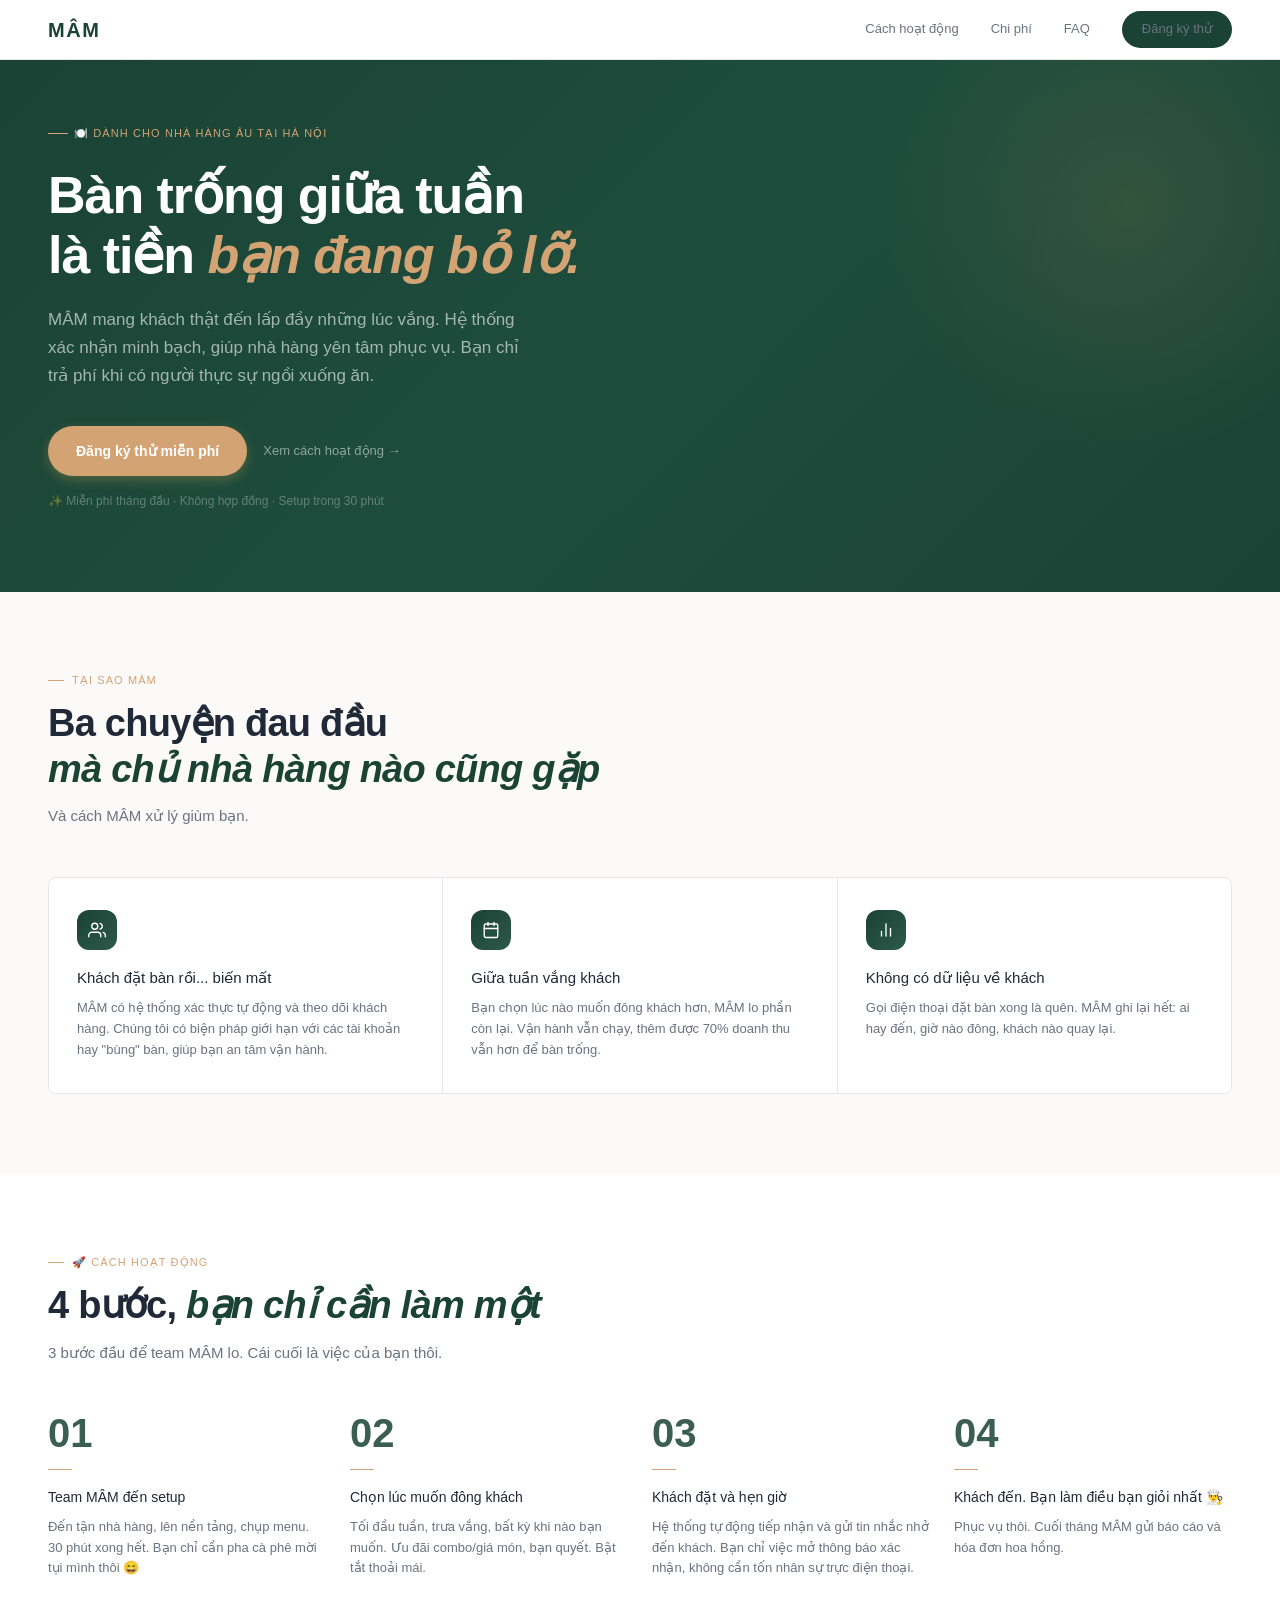
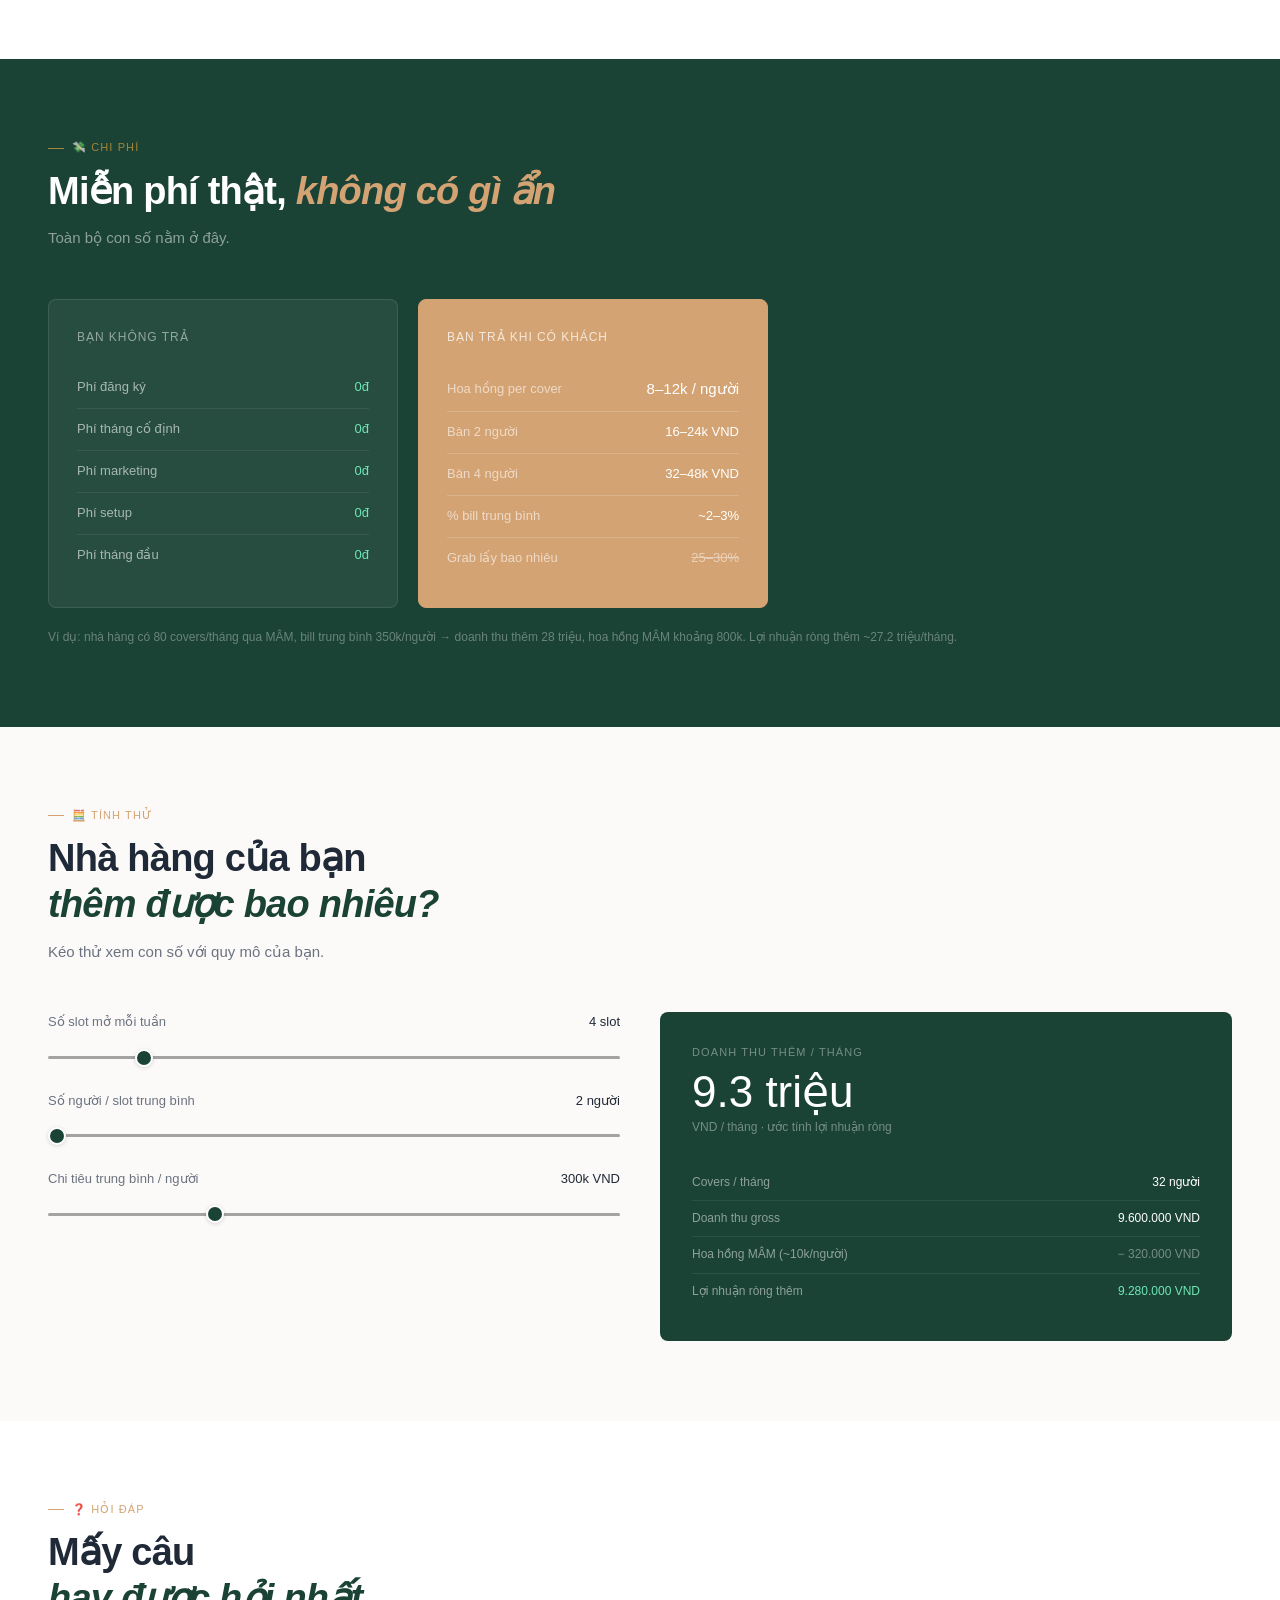
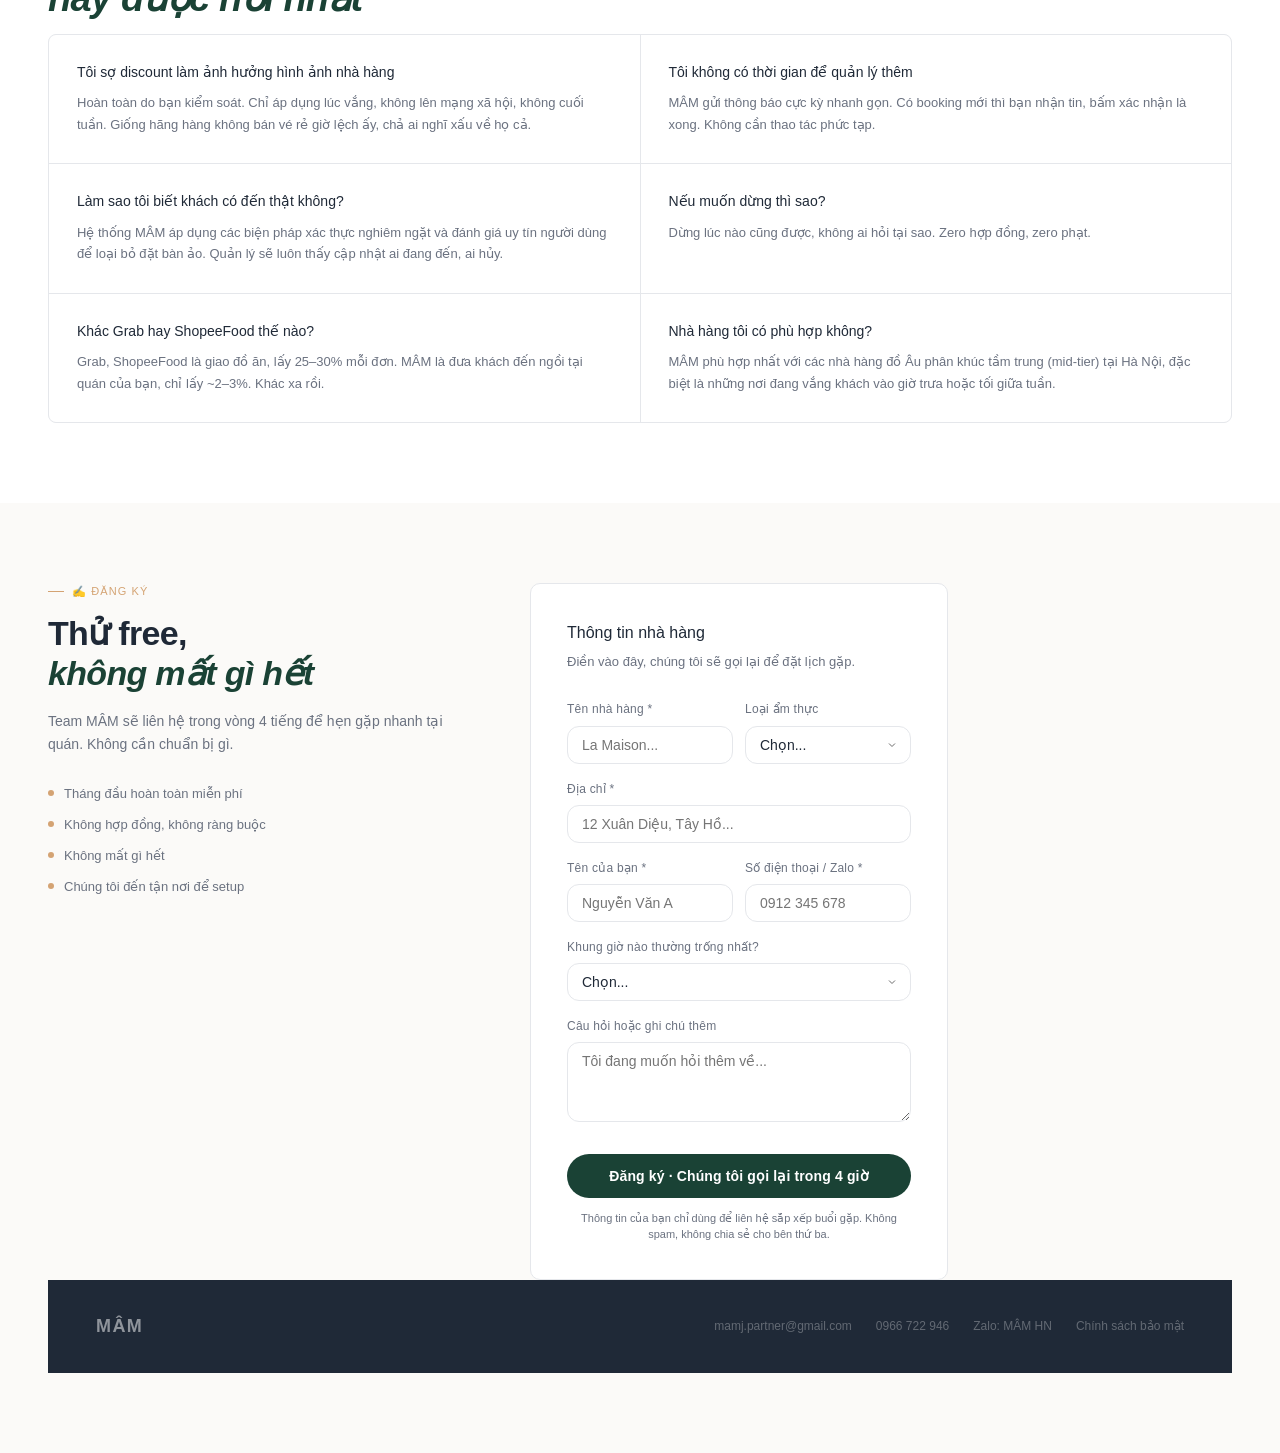
==== index.html @ 06247304 "Typo Fixed" ====
<!DOCTYPE html>
<html lang="vi">

<head>
    <meta charset="UTF-8">
    <meta name="viewport" content="width=device-width, initial-scale=1.0">
    <title>MÂM · Nền tảng đặt bàn cho nhà hàng Hà Nội</title>
    <meta name="description"
        content="MÂM giúp nhà hàng lấp đầy bàn trống giờ thấp điểm. Không phí cố định. Chỉ trả khi có khách thật đến.">
    <link rel="stylesheet" href="style.css">
</head>

<body>

    <!-- NAV -->
    <nav>
        <a href="#" class="nav-logo">MÂM</a>
        <div class="nav-links">
            <a href="#how">Cách hoạt động</a>
            <a href="#pricing">Chi phí</a>
            <a href="#faq">FAQ</a>
            <a href="#register" class="btn-nav">Đăng ký thử</a>
        </div>
    </nav>

    <!-- HERO -->
    <section class="hero">
        <div class="hero-inner">
            <div class="hero-tag">🍽️ Dành cho nhà hàng Âu tại Hà Nội</div>
            <h1>Bàn trống giữa tuần<br>là tiền <em>bạn đang bỏ lỡ.</em></h1>
            <p class="hero-sub">MÂM mang khách thật đến lấp đầy những lúc vắng. Hệ thống xác nhận minh bạch, giúp nhà
                hàng yên tâm phục vụ. Bạn chỉ trả phí khi có người thực sự ngồi xuống ăn.</p>
            <div class="hero-ctas">
                <a href="#register" class="btn-primary">Đăng ký thử miễn phí</a>
                <a href="#how" class="btn-ghost">Xem cách hoạt động →</a>
            </div>
            <p class="hero-note">✨ Miễn phí tháng đầu · Không hợp đồng · Setup trong 30 phút</p>
        </div>
    </section>

    <!-- VALUE PROPS -->
    <section class="value-bg fade-up">
        <div class="section-tag"> Tại sao MÂM</div>
        <h2>Ba chuyện đau đầu<br><em>mà chủ nhà hàng nào cũng gặp</em></h2>
        <p class="section-sub">Và cách MÂM xử lý giùm bạn.</p>

        <div class="value-grid">
            <div class="value-card">
                <div class="value-icon">
                    <svg viewBox="0 0 24 24">
                        <path d="M17 21v-2a4 4 0 0 0-4-4H5a4 4 0 0 0-4 4v2" />
                        <circle cx="9" cy="7" r="4" />
                        <path d="M23 21v-2a4 4 0 0 0-3-3.87" />
                        <path d="M16 3.13a4 4 0 0 1 0 7.75" />
                    </svg>
                </div>
                <h3>Khách đặt bàn rồi... biến mất</h3>
                <p>MÂM có hệ thống xác thực tự động và theo dõi khách hàng. Chúng tôi có biện pháp giới hạn với các tài khoản hay "bùng" bàn, giúp bạn an tâm vận hành.</p>
            </div>
            <div class="value-card">
                <div class="value-icon">
                    <svg viewBox="0 0 24 24">
                        <rect x="3" y="4" width="18" height="18" rx="2" ry="2" />
                        <line x1="16" y1="2" x2="16" y2="6" />
                        <line x1="8" y1="2" x2="8" y2="6" />
                        <line x1="3" y1="10" x2="21" y2="10" />
                    </svg>
                </div>
                <h3>Giữa tuần vắng khách</h3>
                <p>Bạn chọn lúc nào muốn đông khách hơn, MÂM lo phần còn lại. Vận hành vẫn chạy, thêm được 70% doanh thu vẫn hơn để bàn trống.</p>
            </div>
            <div class="value-card">
                <div class="value-icon">
                    <svg viewBox="0 0 24 24">
                        <line x1="18" y1="20" x2="18" y2="10" />
                        <line x1="12" y1="20" x2="12" y2="4" />
                        <line x1="6" y1="20" x2="6" y2="14" />
                    </svg>
                </div>
                <h3>Không có dữ liệu về khách</h3>
                <p>Gọi điện thoại đặt bàn xong là quên. MÂM ghi lại hết: ai hay đến, giờ nào đông, khách nào quay lại.</p>
            </div>
        </div>
    </section>



    <!-- HOW IT WORKS -->
    <section id="how" class="fade-up">
        <div class="section-tag">🚀 Cách hoạt động</div>
        <h2>4 bước, <em>bạn chỉ cần làm một</em></h2>
        <p class="section-sub">3 bước đầu để team MÂM lo. Cái cuối là việc của bạn thôi.</p>

        <div class="how-grid">
            <div class="how-item">
                <div class="how-n">01</div>
                <div class="how-divider"></div>
                <h3>Team MÂM đến setup</h3>
                <p>Đến tận nhà hàng, lên nền tảng, chụp menu. 30 phút xong hết. Bạn chỉ cần pha cà phê mời tụi mình thôi
                    😄</p>
            </div>
            <div class="how-item">
                <div class="how-n">02</div>
                <div class="how-divider"></div>
                <h3>Chọn lúc muốn đông khách</h3>
                <p>Tối đầu tuần, trưa vắng, bất kỳ khi nào bạn muốn. Ưu đãi combo/giá món, bạn quyết. Bật tắt thoải mái.
                </p>
            </div>
            <div class="how-item">
                <div class="how-n">03</div>
                <div class="how-divider"></div>
                <h3>Khách đặt và hẹn giờ</h3>
                <p>Hệ thống tự động tiếp nhận và gửi tin nhắc nhở đến khách. Bạn chỉ việc mở thông báo xác nhận, không
                    cần tốn nhân sự trực điện thoại.</p>
            </div>
            <div class="how-item">
                <div class="how-n">04</div>
                <div class="how-divider"></div>
                <h3>Khách đến. Bạn làm điều bạn giỏi nhất 👨‍🍳</h3>
                <p>Phục vụ thôi. Cuối tháng MÂM gửi báo cáo và hóa đơn hoa hồng.</p>
            </div>
        </div>
    </section>

    <!-- PRICING -->
    <section id="pricing" class="pricing-bg fade-up">
        <div class="section-tag">💸 Chi phí</div>
        <h2>Miễn phí thật, <em>không có gì ẩn</em></h2>
        <p class="section-sub">Toàn bộ con số nằm ở đây.</p>

        <div class="pricing-wrap">
            <div class="pricing-card">
                <h3>Bạn không trả</h3>
                <div class="price-rows">
                    <div class="price-row">
                        <span class="price-lbl">Phí đăng ký</span>
                        <span class="price-val free">0đ</span>
                    </div>
                    <div class="price-row">
                        <span class="price-lbl">Phí tháng cố định</span>
                        <span class="price-val free">0đ</span>
                    </div>
                    <div class="price-row">
                        <span class="price-lbl">Phí marketing</span>
                        <span class="price-val free">0đ</span>
                    </div>
                    <div class="price-row">
                        <span class="price-lbl">Phí setup</span>
                        <span class="price-val free">0đ</span>
                    </div>
                    <div class="price-row">
                        <span class="price-lbl">Phí tháng đầu</span>
                        <span class="price-val free">0đ</span>
                    </div>
                </div>
            </div>

            <div class="pricing-card highlight">
                <h3>Bạn trả khi có khách</h3>
                <div class="price-rows">
                    <div class="price-row">
                        <span class="price-lbl">Hoa hồng per cover</span>
                        <span class="price-val highlight-val">8–12k / người</span>
                    </div>
                    <div class="price-row">
                        <span class="price-lbl">Bàn 2 người</span>
                        <span class="price-val">16–24k VND</span>
                    </div>
                    <div class="price-row">
                        <span class="price-lbl">Bàn 4 người</span>
                        <span class="price-val">32–48k VND</span>
                    </div>
                    <div class="price-row">
                        <span class="price-lbl">% bill trung bình</span>
                        <span class="price-val">~2–3%</span>
                    </div>
                    <div class="price-row">
                        <span class="price-lbl">Grab lấy bao nhiêu</span>
                        <span class="price-val" style="text-decoration: line-through; opacity: 0.5;">25–30%</span>
                    </div>
                </div>
            </div>
        </div>

        <p class="vs-note">Ví dụ: nhà hàng có 80 covers/tháng qua MÂM, bill trung bình 350k/người → doanh thu thêm 28
            triệu, hoa hồng MÂM khoảng 800k. Lợi nhuận ròng thêm ~27.2 triệu/tháng.</p>
    </section>

    <!-- ROI CALCULATOR -->
    <section class="roi-section fade-up">
        <div class="section-tag">🧮 Tính thử</div>
        <h2>Nhà hàng của bạn<br><em>thêm được bao nhiêu?</em></h2>
        <p class="section-sub">Kéo thử xem con số với quy mô của bạn.</p>

        <div class="roi-wrap">
            <div class="roi-controls">
                <div class="slider-group">
                    <div class="slider-label">
                        <span>Số slot mở mỗi tuần</span>
                        <span class="slider-val" id="slots-val">4 slot</span>
                    </div>
                    <input type="range" min="1" max="20" value="4" step="1" id="slots">
                </div>
                <div class="slider-group">
                    <div class="slider-label">
                        <span>Số người / slot trung bình</span>
                        <span class="slider-val" id="pax-val">2 người</span>
                    </div>
                    <input type="range" min="2" max="8" value="2" step="1" id="pax">
                </div>
                <div class="slider-group">
                    <div class="slider-label">
                        <span>Chi tiêu trung bình / người</span>
                        <span class="slider-val" id="spend-val">300k VND</span>
                    </div>
                    <input type="range" min="100" max="800" value="300" step="50" id="spend">
                </div>
            </div>

            <div class="roi-result">
                <div class="roi-result-label">Doanh thu thêm / tháng</div>
                <div class="roi-result-num" id="roi-total">0</div>
                <div class="roi-result-sub" id="roi-sub">VND · ước tính</div>
                <div class="roi-breakdown">
                    <div class="roi-line">
                        <span class="roi-line-lbl">Covers / tháng</span>
                        <span class="roi-line-val" id="roi-covers">0 người</span>
                    </div>
                    <div class="roi-line">
                        <span class="roi-line-lbl">Doanh thu gross</span>
                        <span class="roi-line-val" id="roi-gross">0</span>
                    </div>
                    <div class="roi-line">
                        <span class="roi-line-lbl">Hoa hồng MÂM (~10k/người)</span>
                        <span class="roi-line-val deduct" id="roi-fee">− 0</span>
                    </div>
                    <div class="roi-line">
                        <span class="roi-line-lbl">Lợi nhuận ròng thêm</span>
                        <span class="roi-line-val" id="roi-net" style="color: #6ee7b7;">0</span>
                    </div>
                </div>
            </div>
        </div>
    </section>

    <!-- FAQ -->
    <section id="faq" class="fade-up">
        <div class="section-tag">❓ Hỏi đáp</div>
        <h2>Mấy câu<br><em>hay được hỏi nhất</em></h2>

        <div class="faq-grid">
            <div class="faq-item">
                <div class="faq-q">Tôi sợ discount làm ảnh hưởng hình ảnh nhà hàng</div>
                <div class="faq-a">Hoàn toàn do bạn kiểm soát. Chỉ áp dụng lúc vắng, không lên mạng xã hội, không cuối
                    tuần. Giống hãng hàng không bán vé rẻ giờ lệch ấy, chả ai nghĩ xấu về họ cả.</div>
            </div>
            <div class="faq-item">
                <div class="faq-q">Tôi không có thời gian để quản lý thêm</div>
                <div class="faq-a">MÂM gửi thông báo cực kỳ nhanh gọn. Có booking mới thì bạn nhận tin, bấm xác nhận là
                    xong. Không cần thao tác phức tạp.</div>
            </div>
            <div class="faq-item">
                <div class="faq-q">Làm sao tôi biết khách có đến thật không?</div>
                <div class="faq-a">Hệ thống MÂM áp dụng các biện pháp xác thực nghiêm ngặt và đánh giá uy tín người dùng
                    để loại bỏ đặt bàn ảo. Quản lý sẽ luôn thấy cập nhật ai đang đến, ai hủy.</div>
            </div>
            <div class="faq-item">
                <div class="faq-q">Nếu muốn dừng thì sao?</div>
                <div class="faq-a">Dừng lúc nào cũng được, không ai hỏi tại sao. Zero hợp đồng, zero phạt. </div>
            </div>
            <div class="faq-item">
                <div class="faq-q">Khác Grab hay ShopeeFood thế nào?</div>
                <div class="faq-a">Grab, ShopeeFood là giao đồ ăn, lấy 25–30% mỗi đơn. MÂM là đưa khách đến ngồi tại
                    quán của bạn, chỉ lấy ~2–3%. Khác xa rồi.</div>
            </div>
            <div class="faq-item">
                <div class="faq-q">Nhà hàng tôi có phù hợp không?</div>
                <div class="faq-a">MÂM phù hợp nhất với các nhà hàng đồ Âu phân khúc tầm trung (mid-tier) tại Hà Nội, đặc biệt là những nơi đang vắng khách vào giờ trưa hoặc tối giữa tuần.</div>
            </div>
        </div>
    </section>

    <!-- REGISTER FORM -->
    <div class="form-section" id="register">
        <div class="form-wrap">
            <div class="form-left">
                <div class="section-tag">✍️ Đăng ký</div>
                <h2>Thử free,<br><em>không mất gì hết</em></h2>
                <p>Team MÂM sẽ liên hệ trong vòng 4 tiếng để hẹn gặp nhanh tại quán. Không cần chuẩn bị gì.</p>
                <div class="form-guarantees">
                    <div class="guarantee">
                        <div class="guarantee-dot"></div>
                        <span>Tháng đầu hoàn toàn miễn phí</span>
                    </div>
                    <div class="guarantee">
                        <div class="guarantee-dot"></div>
                        <span>Không hợp đồng, không ràng buộc</span>
                    </div>
                    <div class="guarantee">
                        <div class="guarantee-dot"></div>
                        <span>Không mất gì hết</span>
                    </div>
                    <div class="guarantee">
                        <div class="guarantee-dot"></div>
                        <span>Chúng tôi đến tận nơi để setup</span>
                    </div>
                </div>
            </div>

            <div class="form-card">
                <div id="form-content">
                    <h3>Thông tin nhà hàng</h3>
                    <p class="form-sub">Điền vào đây, chúng tôi sẽ gọi lại để đặt lịch gặp.</p>

                    <div class="form-row">
                        <div class="form-field">
                            <label>Tên nhà hàng *</label>
                            <input type="text" id="f-name" placeholder="La Maison..." required>
                        </div>
                        <div class="form-field">
                            <label>Loại ẩm thực</label>
                            <select id="f-cuisine">
                                <option value="">Chọn...</option>
                                <option>Pháp / French</option>
                                <option>Ý / Italian</option>
                                <option>Âu khác / Western</option>
                                <option>Á / Asian</option>
                                <option>Fusion</option>
                                <option>Khác</option>
                            </select>
                        </div>
                    </div>

                    <div class="form-field">
                        <label>Địa chỉ *</label>
                        <input type="text" id="f-address" placeholder="12 Xuân Diệu, Tây Hồ...">
                    </div>

                    <div class="form-row">
                        <div class="form-field">
                            <label>Tên của bạn *</label>
                            <input type="text" id="f-contact" placeholder="Nguyễn Văn A">
                        </div>
                        <div class="form-field">
                            <label>Số điện thoại / Zalo *</label>
                            <input type="tel" id="f-phone" placeholder="0912 345 678">
                        </div>
                    </div>

                    <div class="form-field">
                        <label>Khung giờ nào thường trống nhất?</label>
                        <select id="f-slot">
                            <option value="">Chọn...</option>
                            <option>Thứ 2–3 tối</option>
                            <option>Thứ 3–4 tối</option>
                            <option>Thứ 4–5 tối</option>
                            <option>Buổi trưa các ngày thường</option>
                            <option>Nhiều khung giờ</option>
                        </select>
                    </div>

                    <div class="form-field">
                        <label>Câu hỏi hoặc ghi chú thêm</label>
                        <textarea id="f-note" placeholder="Tôi đang muốn hỏi thêm về..."></textarea>
                    </div>

                    <button class="btn-submit" onclick="submitForm()">Đăng ký · Chúng tôi gọi lại trong 4 giờ</button>
                    <p class="form-legal">Thông tin của bạn chỉ dùng để liên hệ sắp xếp buổi gặp. Không spam, không chia
                        sẻ cho bên thứ ba.</p>
                </div>

                <div class="form-success" id="form-success">
                    <div class="success-icon">
                        <svg viewBox="0 0 24 24">
                            <polyline points="20 6 9 17 4 12" />
                        </svg>
                    </div>
                    <h3>Đã nhận thông tin rồi!</h3>
                    <p>Chúng tôi sẽ gọi lại trong vòng 4 giờ để sắp xếp buổi gặp tại nhà hàng của bạn.<br><br>Trong lúc
                        đó nếu cần gì, nhắn Zalo: <strong>MÂM HN</strong></p>
                </div>
            </div>
        </div>

    <!-- FOOTER -->
    <footer>
        <span class="footer-logo">MÂM</span>
        <div class="footer-links">
            <a href="mailto:mamj.partner@gmail.com">mamj.partner@gmail.com</a>
            <a href="tel:0966722946">0966 722 946</a>
            <a href="#">Zalo: MÂM HN</a>
            <a href="#">Chính sách bảo mật</a>
        </div>
    </footer>

    <script src="script.js"></script>

</body>

</html>
---- style.css ----
*,
*::before,
*::after {
    box-sizing: border-box;
    margin: 0;
    padding: 0;
}

:root {
    --green: #1a4235;
    --green2: #25614f;
    --gold: #d4a373;
    --rust: #e07a5f;
    --cream: #fbfaf8;
    --stone: #a4a2a2;
    --white: #ffffff;
    --ink: #1f2937;
    --muted: #6b7280;
    --light: #f3f4f6;
    --border: #e5e7eb;
    --radius: 12px;
    --font-sans: 'Helvetica Neue', Helvetica, Arial, 'Liberation Sans', sans-serif;
}

html {
    scroll-behavior: smooth;
}

body {
    font-family: var(--font-sans);
    background: var(--white);
    color: var(--ink);
    font-size: 16px;
    line-height: 1.6;
    -webkit-font-smoothing: antialiased;
}

/* NAV */
nav {
    position: sticky;
    top: 0;
    z-index: 100;
    background: var(--white);
    border-bottom: 1px solid var(--border);
    padding: 0 48px;
    height: 60px;
    display: flex;
    align-items: center;
    justify-content: space-between;
}

.nav-logo {
    font-family: var(--font-sans);
    font-size: 20px;
    font-weight: 700;
    color: var(--green);
    letter-spacing: 0.08em;
    text-decoration: none;
    text-transform: uppercase;
}

.nav-links {
    display: flex;
    align-items: center;
    gap: 32px;
}

.nav-links a {
    font-size: 13px;
    color: var(--muted);
    text-decoration: none;
    font-weight: 400;
    transition: color 0.15s;
}

.nav-links a:hover {
    color: var(--ink);
}

.btn-nav {
    background: var(--green);
    color: var(--white);
    font-family: var(--font-sans);
    font-size: 13px;
    font-weight: 500;
    padding: 8px 20px;
    border: none;
    border-radius: 100px;
    cursor: pointer;
    text-decoration: none;
    transition: all 0.2s;
}

.btn-nav:hover {
    background: var(--green2);
    transform: translateY(-1px);
}

/* HERO */
.hero {
    background: linear-gradient(135deg, var(--green) 0%, #1e4d3d 50%, var(--green) 100%);
    padding: 56px 48px 80px;
    position: relative;
    overflow: hidden;
}

.hero::after {
    content: '';
    position: absolute;
    right: -100px;
    top: -100px;
    width: 500px;
    height: 500px;
    border-radius: 50%;
    background: radial-gradient(circle, rgba(212, 162, 78, 0.12) 0%, transparent 70%);
    pointer-events: none;
}

.hero-inner {
    max-width: 680px;
    position: relative;
    z-index: 1;
}

.hero-tag {
    display: inline-flex;
    align-items: center;
    gap: 6px;
    font-size: 11px;
    font-weight: 500;
    color: var(--gold);
    letter-spacing: 0.1em;
    text-transform: uppercase;
    margin-bottom: 24px;
}

.hero-tag::before {
    content: '';
    display: block;
    width: 20px;
    height: 1px;
    background: var(--gold);
}

.hero h1 {
    font-family: var(--font-sans);
    font-size: clamp(36px, 5vw, 52px);
    font-weight: 600;
    color: var(--white);
    line-height: 1.15;
    margin-bottom: 20px;
    letter-spacing: -0.02em;
}

.hero h1 em {
    font-style: italic;
    color: var(--gold);
}

.hero-sub {
    font-size: 17px;
    color: rgba(255, 255, 255, 0.6);
    line-height: 1.65;
    max-width: 480px;
    margin-bottom: 36px;
    font-weight: 300;
}

.hero-ctas {
    display: flex;
    align-items: center;
    gap: 16px;
    flex-wrap: wrap;
}

.btn-primary {
    background: var(--gold);
    color: var(--white);
    font-family: var(--font-sans);
    font-size: 14px;
    font-weight: 600;
    padding: 14px 28px;
    border: none;
    border-radius: 100px;
    cursor: pointer;
    text-decoration: none;
    display: inline-block;
    transition: all 0.2s;
    box-shadow: 0 4px 12px rgba(212, 162, 78, 0.3);
}

.btn-primary:hover {
    transform: translateY(-2px) scale(1.03);
    box-shadow: 0 6px 20px rgba(212, 162, 78, 0.4);
}

.btn-ghost {
    font-size: 13px;
    color: rgba(255, 255, 255, 0.5);
    text-decoration: none;
    display: flex;
    align-items: center;
    gap: 6px;
    transition: color 0.15s;
}

.btn-ghost:hover {
    color: rgba(255, 255, 255, 0.8);
}

.hero-note {
    margin-top: 16px;
    font-size: 12px;
    color: rgba(255, 255, 255, 0.3);
}

/* TICKER */
.ticker {
    background: var(--gold);
    padding: 10px 0;
    overflow: hidden;
    white-space: nowrap;
}

.ticker-inner {
    display: inline-flex;
    gap: 48px;
    animation: scroll 22s linear infinite;
    font-size: 12px;
    font-weight: 500;
    color: var(--white);
    letter-spacing: 0.06em;
}

.ticker-item {
    flex-shrink: 0;
}

@keyframes scroll {
    from {
        transform: translateX(0);
    }

    to {
        transform: translateX(-50%);
    }
}

/* STATS */
.stats {
    display: grid;
    grid-template-columns: repeat(4, 1fr);
    border-bottom: 1px solid var(--border);
    background: var(--white);
}

.stat {
    padding: 32px 32px;
    border-right: 1px solid var(--border);
}

.stat:last-child {
    border-right: none;
}

.stat-num {
    font-family: var(--font-sans);
    font-size: 36px;
    color: var(--green);
    line-height: 1;
    margin-bottom: 6px;
}

.stat-lbl {
    font-size: 12px;
    color: var(--muted);
    line-height: 1.5;
}

/* SECTION */
section {
    padding: 80px 48px;
}

.section-tag {
    font-size: 11px;
    font-weight: 500;
    color: var(--gold);
    letter-spacing: 0.1em;
    text-transform: uppercase;
    margin-bottom: 12px;
    display: flex;
    align-items: center;
    gap: 8px;
}

.section-tag::before {
    content: '';
    display: block;
    width: 16px;
    height: 1px;
    background: var(--gold);
}

section h2 {
    font-family: var(--font-sans);
    font-size: clamp(28px, 3.5vw, 38px);
    font-weight: 600;
    color: var(--ink);
    line-height: 1.2;
    margin-bottom: 12px;
    letter-spacing: -0.02em;
    max-width: 560px;
}

section h2 em {
    font-style: italic;
    color: var(--green);
}

.section-sub {
    font-size: 15px;
    color: var(--muted);
    line-height: 1.65;
    max-width: 480px;
    margin-bottom: 48px;
}

/* VALUE PROPS */
.value-bg {
    background: var(--cream);
}

.value-grid {
    display: grid;
    grid-template-columns: repeat(3, 1fr);
    gap: 1px;
    background: var(--border);
    border: 1px solid var(--border);
    border-radius: 8px;
    overflow: hidden;
}

.value-card {
    background: var(--white);
    padding: 32px 28px;
    transition: all 0.3s ease;
}

.value-card:hover {
    background: #fafaf8;
    transform: translateY(-4px);
    box-shadow: 0 12px 24px rgba(0, 0, 0, 0.06);
}

.value-card:hover .value-icon {
    transform: scale(1.05) rotate(-3deg);
}

.value-icon {
    width: 40px;
    height: 40px;
    background: linear-gradient(135deg, var(--green) 0%, #2D5A4A 100%);
    border-radius: 12px;
    display: flex;
    align-items: center;
    justify-content: center;
    margin-bottom: 16px;
    transition: transform 0.4s cubic-bezier(0.175, 0.885, 0.32, 1.275);
}

.value-icon svg {
    width: 18px;
    height: 18px;
    stroke: var(--white);
    fill: none;
    stroke-width: 1.8;
    stroke-linecap: round;
    stroke-linejoin: round;
}

.value-card h3 {
    font-size: 15px;
    font-weight: 500;
    color: var(--ink);
    margin-bottom: 8px;
}

.value-card p {
    font-size: 13px;
    color: var(--muted);
    line-height: 1.6;
}

/* HOW IT WORKS */
.how-grid {
    display: grid;
    grid-template-columns: repeat(4, 1fr);
    gap: 24px;
    counter-reset: steps;
}

.how-item {
    counter-increment: steps;
    transition: transform 0.3s ease;
}

.how-item:hover {
    transform: translateY(-4px);
}

.how-n {
    font-family: var(--font-sans);
    font-size: 40px;
    font-weight: 700;
    color: var(--green);
    line-height: 1;
    margin-bottom: 16px;
    opacity: 0.85;
}

.how-item h3 {
    font-size: 14px;
    font-weight: 500;
    color: var(--ink);
    margin-bottom: 8px;
}

.how-item p {
    font-size: 13px;
    color: var(--muted);
    line-height: 1.6;
}

.how-divider {
    width: 24px;
    height: 1px;
    background: var(--gold);
    margin-bottom: 16px;
}

/* PRICING */
.pricing-bg {
    background: var(--green);
}

.pricing-bg .section-sub {
    color: rgba(255, 255, 255, 0.5);
}

.pricing-bg h2 {
    color: var(--white);
}

.pricing-bg h2 em {
    color: var(--gold);
}

.pricing-bg .section-tag {
    color: rgba(201, 150, 58, 0.8);
}

.pricing-bg .section-tag::before {
    background: rgba(201, 150, 58, 0.8);
}

.pricing-wrap {
    display: grid;
    grid-template-columns: 1fr 1fr;
    gap: 20px;
    max-width: 720px;
}

.pricing-card {
    background: rgba(255, 255, 255, 0.06);
    border: 1px solid rgba(255, 255, 255, 0.1);
    border-radius: 8px;
    padding: 28px;
}

.pricing-card.highlight {
    background: var(--gold);
    border-color: var(--gold);
}

.pricing-card h3 {
    font-size: 12px;
    font-weight: 500;
    color: rgba(255, 255, 255, 0.5);
    letter-spacing: 0.08em;
    text-transform: uppercase;
    margin-bottom: 20px;
}

.pricing-card.highlight h3 {
    color: rgba(255, 255, 255, 0.75);
}

.price-rows {}

.price-row {
    display: flex;
    justify-content: space-between;
    align-items: center;
    padding: 10px 0;
    border-bottom: 1px solid rgba(255, 255, 255, 0.08);
    font-size: 13px;
}

.price-row:last-child {
    border-bottom: none;
}

.pricing-card.highlight .price-row {
    border-bottom-color: rgba(255, 255, 255, 0.15);
}

.price-lbl {
    color: rgba(255, 255, 255, 0.6);
}

.price-val {
    color: var(--white);
    font-weight: 500;
}

.price-val.free {
    color: #6ee7b7;
}

.price-val.highlight-val {
    color: var(--white);
    font-size: 15px;
}

.vs-note {
    margin-top: 20px;
    font-size: 12px;
    color: rgba(255, 255, 255, 0.35);
    line-height: 1.6;
}

/* ROI CALC */
.roi-section {
    background: var(--cream);
}

.roi-wrap {
    display: grid;
    grid-template-columns: 1fr 1fr;
    gap: 40px;
    align-items: start;
}

.roi-controls {}

.slider-group {
    margin-bottom: 24px;
}

.slider-label {
    display: flex;
    justify-content: space-between;
    font-size: 13px;
    color: var(--muted);
    margin-bottom: 8px;
}

.slider-val {
    font-weight: 500;
    color: var(--ink);
}

input[type=range] {
    width: 100%;
    height: 3px;
    -webkit-appearance: none;
    appearance: none;
    background: var(--stone);
    border-radius: 2px;
    outline: none;
    cursor: pointer;
}

input[type=range]::-webkit-slider-thumb {
    -webkit-appearance: none;
    appearance: none;
    width: 18px;
    height: 18px;
    border-radius: 50%;
    background: var(--green);
    cursor: pointer;
    border: 2px solid var(--white);
    box-shadow: 0 1px 4px rgba(0, 0, 0, 0.15);
}

.roi-result {
    background: var(--green);
    border-radius: 8px;
    padding: 32px;
}

.roi-result-label {
    font-size: 11px;
    font-weight: 500;
    color: rgba(255, 255, 255, 0.4);
    letter-spacing: 0.1em;
    text-transform: uppercase;
    margin-bottom: 8px;
}

.roi-result-num {
    font-family: var(--font-sans);
    font-size: 44px;
    color: var(--white);
    line-height: 1;
    margin-bottom: 4px;
}

.roi-result-sub {
    font-size: 12px;
    color: rgba(255, 255, 255, 0.4);
    margin-bottom: 28px;
}

.roi-breakdown {}

.roi-line {
    display: flex;
    justify-content: space-between;
    font-size: 12px;
    padding: 8px 0;
    border-bottom: 1px solid rgba(255, 255, 255, 0.08);
}

.roi-line:last-child {
    border-bottom: none;
}

.roi-line-lbl {
    color: rgba(255, 255, 255, 0.5);
}

.roi-line-val {
    color: var(--white);
    font-weight: 500;
}

.roi-line-val.deduct {
    color: rgba(255, 255, 255, 0.4);
}

/* FAQ */
.faq-grid {
    display: grid;
    grid-template-columns: 1fr 1fr;
    gap: 1px;
    background: var(--border);
    border: 1px solid var(--border);
    border-radius: 8px;
    overflow: hidden;
}

.faq-item {
    background: var(--white);
    padding: 28px;
}

.faq-q {
    font-size: 14px;
    font-weight: 500;
    color: var(--ink);
    margin-bottom: 10px;
    line-height: 1.4;
}

.faq-a {
    font-size: 13px;
    color: var(--muted);
    line-height: 1.65;
}

/* FORM SECTION */
.form-section {
    background: var(--cream);
    padding: 80px 48px;
}

.form-wrap {
    display: grid;
    grid-template-columns: 1fr 1fr;
    gap: 64px;
    align-items: start;
    max-width: 900px;
}

.form-left h2 {
    font-family: var(--font-sans);
    font-size: 34px;
    font-weight: 600;
    color: var(--ink);
    line-height: 1.2;
    margin-bottom: 16px;
    letter-spacing: -0.02em;
}

.form-left h2 em {
    font-style: italic;
    color: var(--green);
}

.form-left p {
    font-size: 14px;
    color: var(--muted);
    line-height: 1.65;
    margin-bottom: 28px;
}

.form-guarantees {
    display: flex;
    flex-direction: column;
    gap: 10px;
}

.guarantee {
    display: flex;
    align-items: flex-start;
    gap: 10px;
    font-size: 13px;
    color: var(--muted);
}

.guarantee-dot {
    width: 6px;
    height: 6px;
    border-radius: 50%;
    background: var(--gold);
    margin-top: 6px;
    flex-shrink: 0;
}

.form-card {
    background: var(--white);
    border: 1px solid var(--border);
    border-radius: 10px;
    padding: 36px;
}

.form-card h3 {
    font-size: 16px;
    font-weight: 500;
    color: var(--ink);
    margin-bottom: 6px;
}

.form-card .form-sub {
    font-size: 13px;
    color: var(--muted);
    margin-bottom: 28px;
}

.form-field {
    margin-bottom: 16px;
}

.form-field label {
    display: block;
    font-size: 12px;
    font-weight: 500;
    color: var(--muted);
    margin-bottom: 6px;
    letter-spacing: 0.02em;
}

.form-field input,
.form-field select,
.form-field textarea {
    width: 100%;
    font-family: var(--font-sans);
    font-size: 14px;
    color: var(--ink);
    background: var(--white);
    border: 1px solid var(--border);
    border-radius: var(--radius);
    padding: 10px 14px;
    outline: none;
    transition: border-color 0.15s;
    -webkit-appearance: none;
    appearance: none;
}

.form-field input:focus,
.form-field select:focus,
.form-field textarea:focus {
    border-color: var(--green);
}

.form-field textarea {
    resize: vertical;
    min-height: 80px;
}

.form-field select {
    background-image: url("data:image/svg+xml,%3Csvg xmlns='http://www.w3.org/2000/svg' width='12' height='12' viewBox='0 0 24 24' fill='none' stroke='%236B6B6B' stroke-width='2'%3E%3Cpath d='M6 9l6 6 6-6'/%3E%3C/svg%3E");
    background-repeat: no-repeat;
    background-position: right 12px center;
    padding-right: 36px;
}

.form-row {
    display: grid;
    grid-template-columns: 1fr 1fr;
    gap: 12px;
}

.btn-submit {
    width: 100%;
    background: var(--green);
    color: var(--white);
    font-family: var(--font-sans);
    font-size: 14px;
    font-weight: 600;
    padding: 14px;
    border: none;
    border-radius: 100px;
    cursor: pointer;
    margin-top: 8px;
    transition: all 0.2s;
    letter-spacing: 0.01em;
}

.btn-submit:hover {
    background: var(--green2);
    transform: translateY(-1px);
    box-shadow: 0 4px 12px rgba(26, 60, 52, 0.3);
}

.form-legal {
    font-size: 11px;
    color: var(--muted);
    text-align: center;
    margin-top: 12px;
    line-height: 1.5;
}

/* SUCCESS STATE */
.form-success {
    display: none;
    text-align: center;
    padding: 32px 0;
}

.success-icon {
    width: 48px;
    height: 48px;
    background: #d1fae5;
    border-radius: 50%;
    display: flex;
    align-items: center;
    justify-content: center;
    margin: 0 auto 16px;
}

.success-icon svg {
    width: 22px;
    height: 22px;
    stroke: #065f46;
    fill: none;
    stroke-width: 2;
    stroke-linecap: round;
    stroke-linejoin: round;
}

.form-success h3 {
    font-size: 16px;
    font-weight: 500;
    color: var(--ink);
    margin-bottom: 8px;
}

.form-success p {
    font-size: 13px;
    color: var(--muted);
}

/* FOOTER */
footer {
    background: var(--ink);
    padding: 32px 48px;
    display: flex;
    justify-content: space-between;
    align-items: center;
    flex-wrap: wrap;
    gap: 16px;
}

.footer-logo {
    font-family: var(--font-sans);
    font-size: 18px;
    font-weight: 700;
    color: rgba(255, 255, 255, 0.5);
    letter-spacing: 0.08em;
    text-transform: uppercase;
}

.footer-links {
    display: flex;
    gap: 24px;
    flex-wrap: wrap;
}

.footer-links a {
    font-size: 12px;
    color: rgba(255, 255, 255, 0.3);
    text-decoration: none;
}

.footer-links a:hover {
    color: rgba(255, 255, 255, 0.6);
}

/* ANIMATIONS */
.fade-up {
    opacity: 0;
    transform: translateY(20px);
    transition: opacity 0.5s ease, transform 0.5s ease;
}

.fade-up.visible {
    opacity: 1;
    transform: translateY(0);
}


@media (max-width: 768px) {
    nav {
        padding: 0 20px;
    }

    .hero,
    section,
    .form-section {
        padding: 56px 20px;
    }



    .stats {
        grid-template-columns: repeat(2, 1fr);
    }

    .stat {
        border-right: none;
        border-bottom: 1px solid var(--border);
    }

    .value-grid,
    .how-grid,
    .pricing-wrap,
    .roi-wrap,
    .faq-grid,
    .form-wrap {
        grid-template-columns: 1fr;
    }

    .form-row {
        grid-template-columns: 1fr;
    }
}
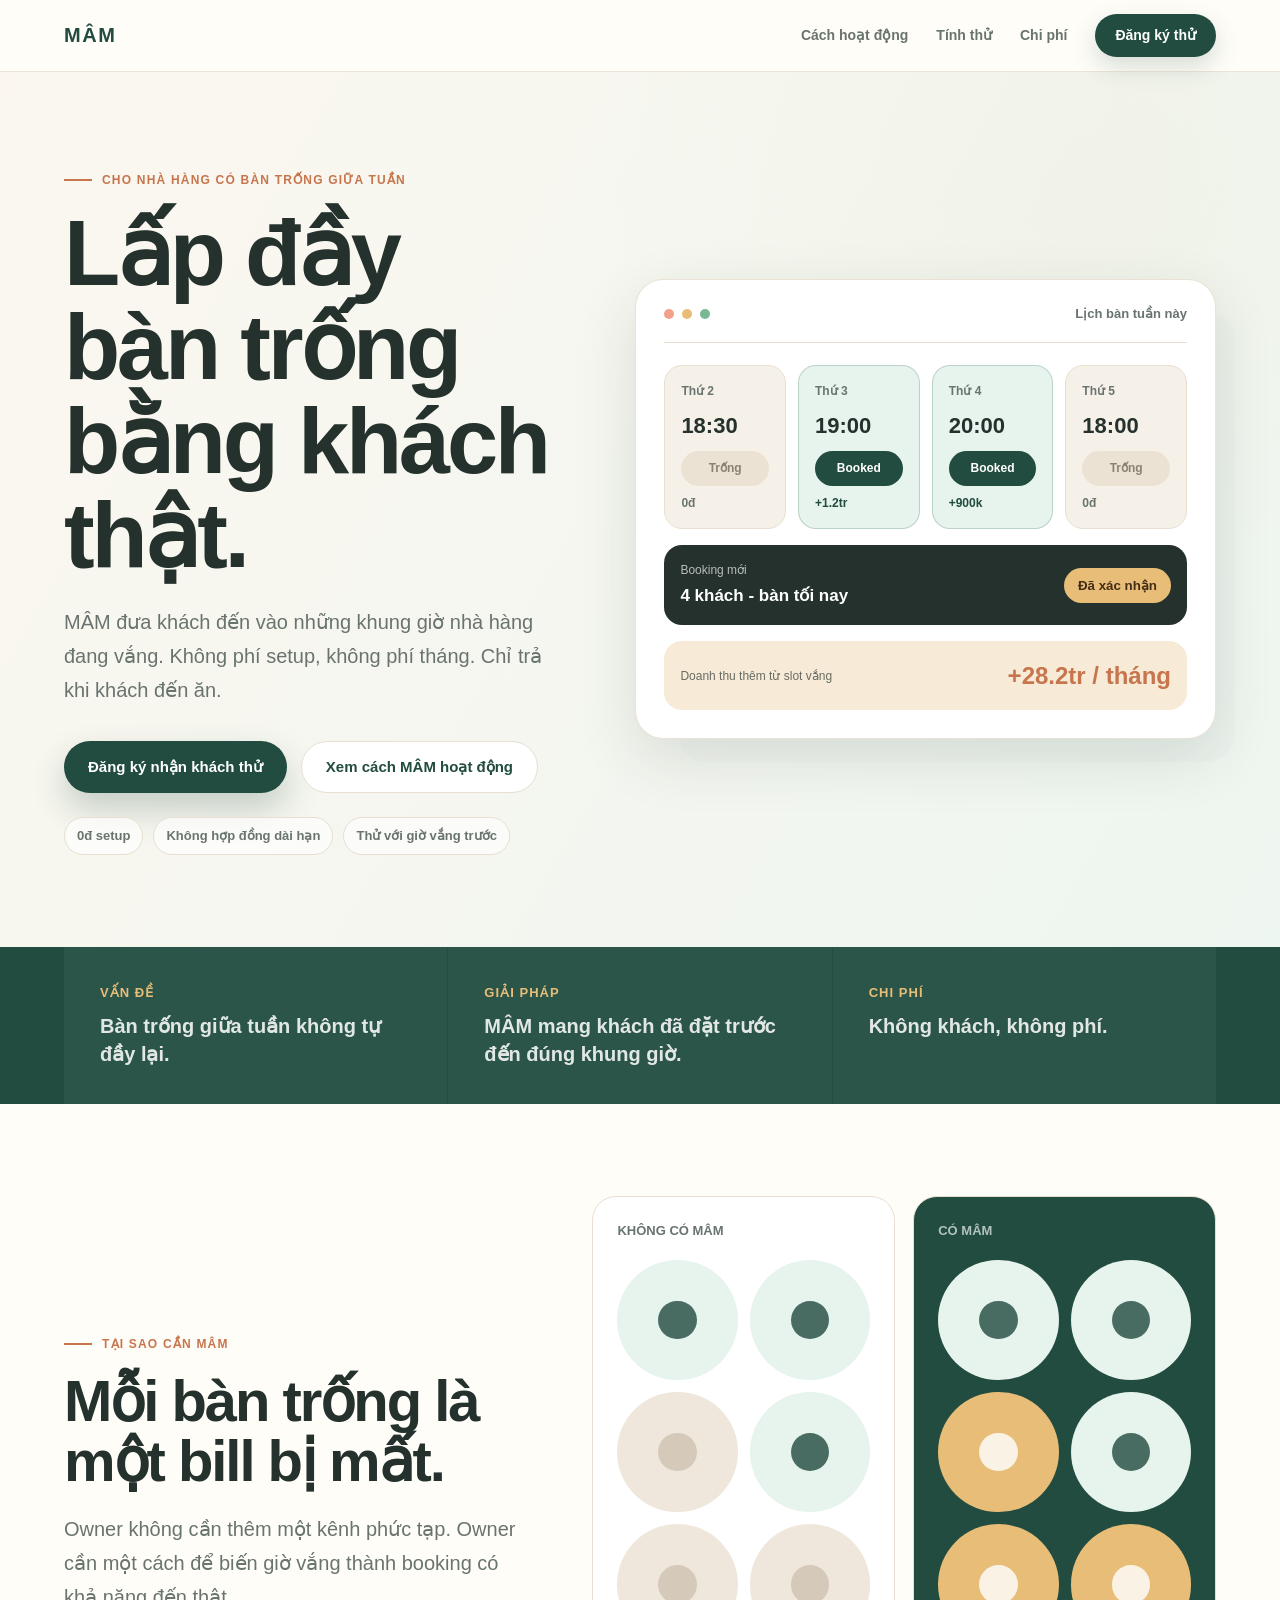
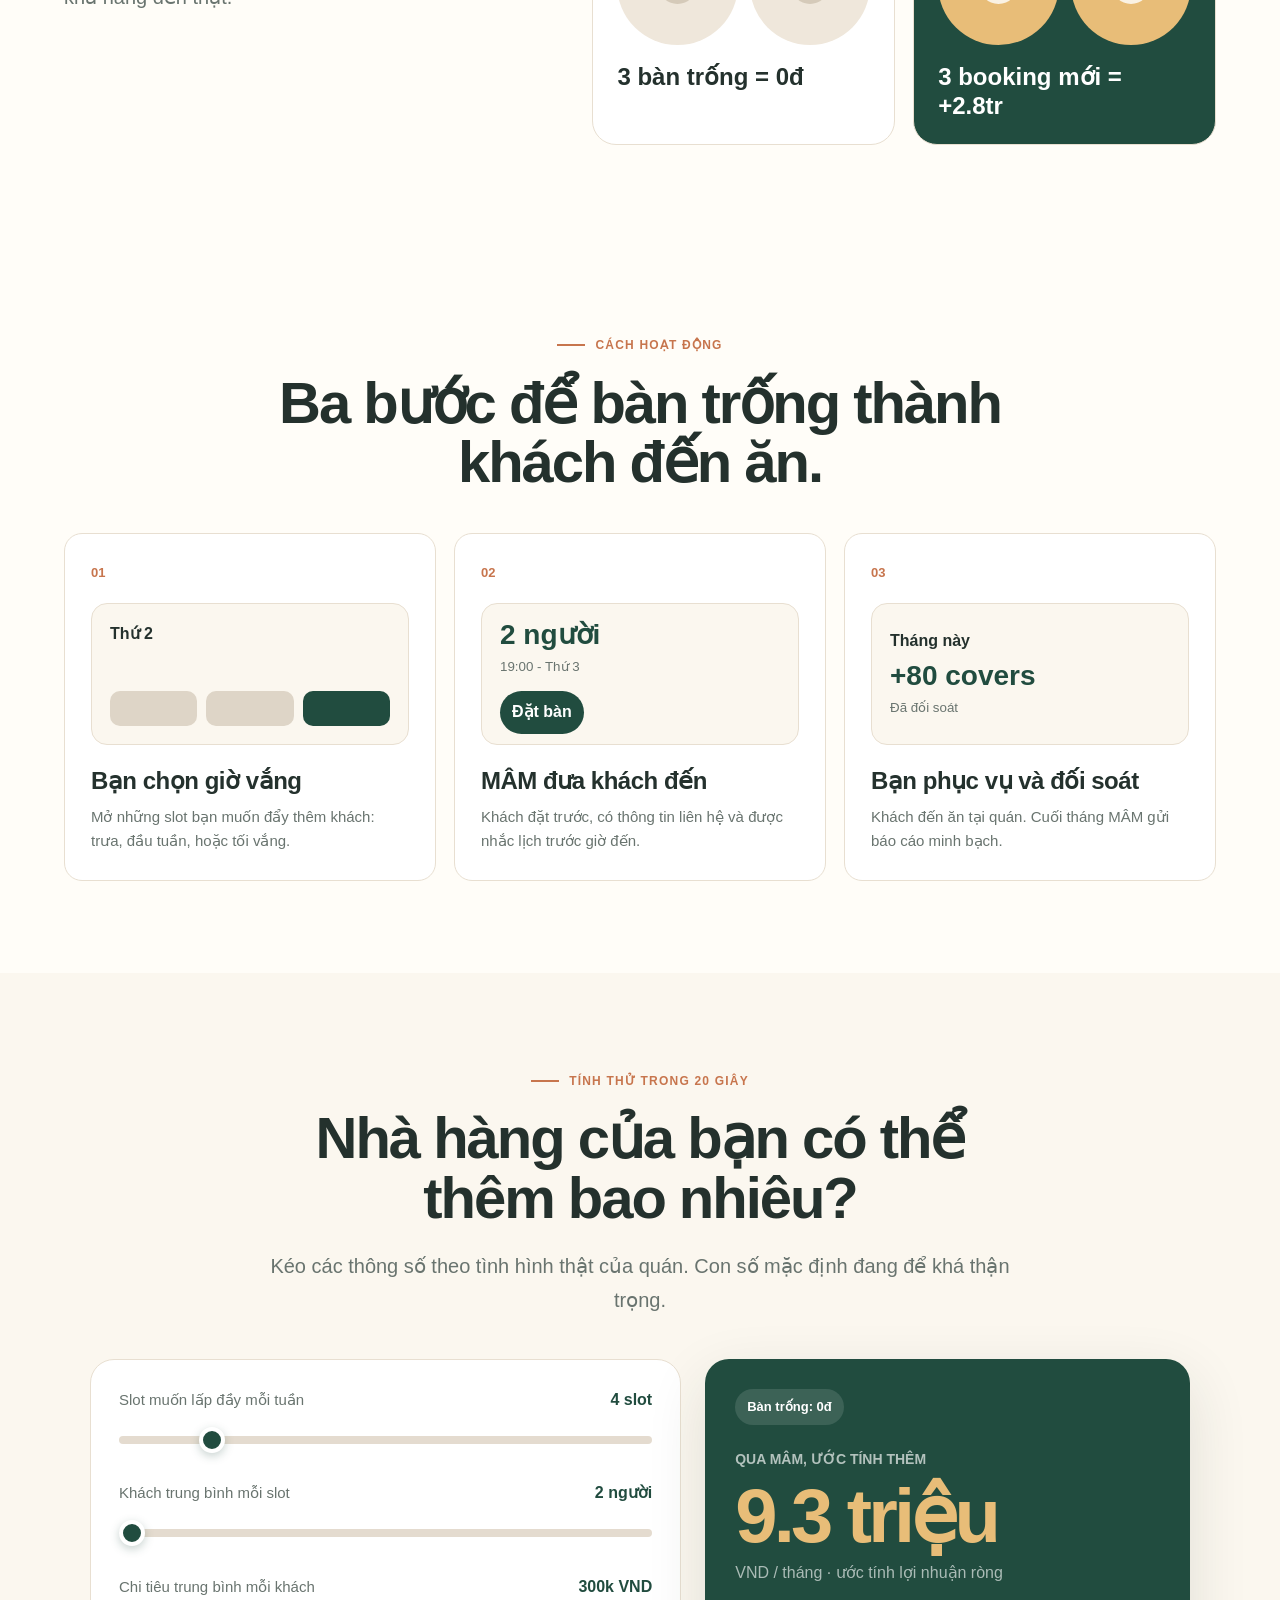
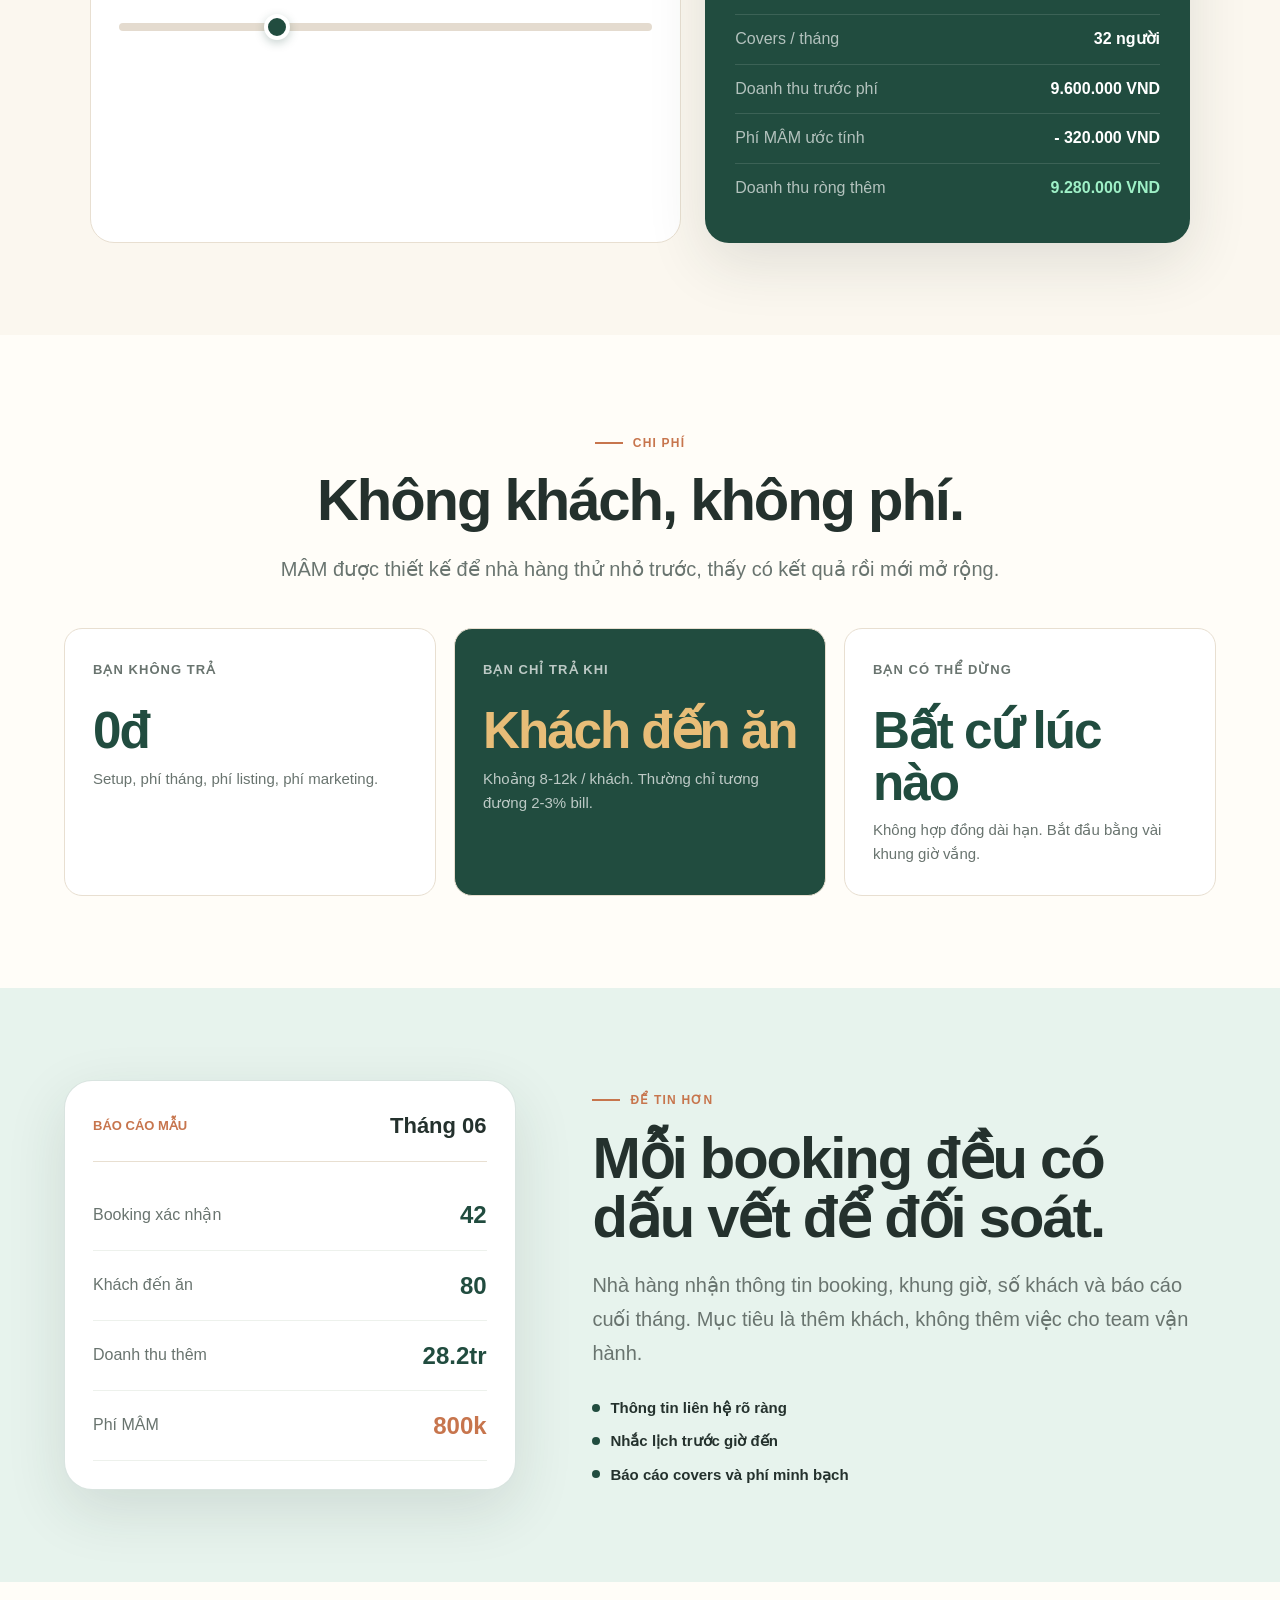
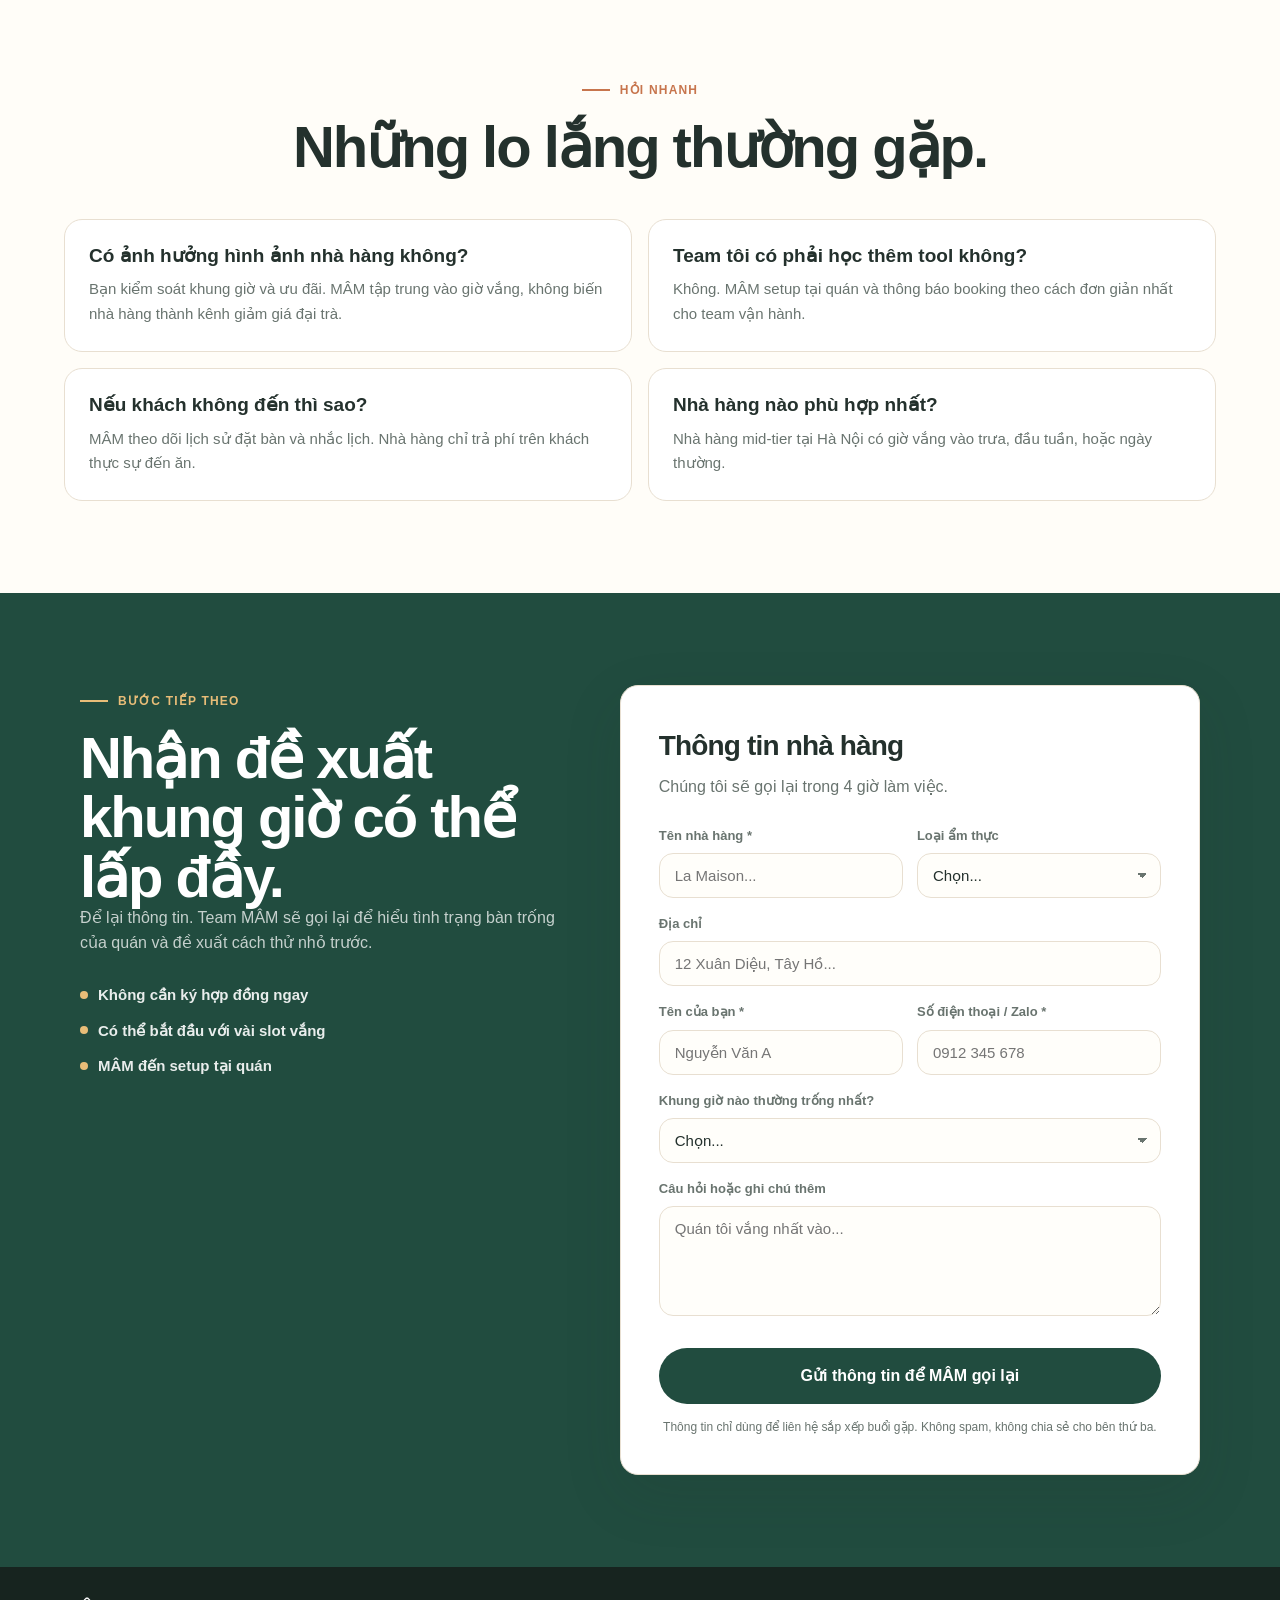
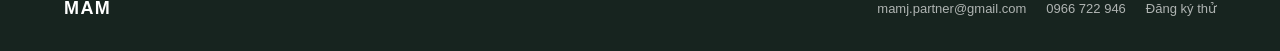
==== commit ebe2b6c1: "Redesign partner landing page for conversion" ====
--- a/index.html
+++ b/index.html
@@ -4,397 +4,396 @@
 <head>
     <meta charset="UTF-8">
     <meta name="viewport" content="width=device-width, initial-scale=1.0">
-    <title>MÂM · Nền tảng đặt bàn cho nhà hàng Hà Nội</title>
+    <title>MÂM - Lấp đầy bàn trống cho nhà hàng Hà Nội</title>
     <meta name="description"
-        content="MÂM giúp nhà hàng lấp đầy bàn trống giờ thấp điểm. Không phí cố định. Chỉ trả khi có khách thật đến.">
+        content="MÂM giúp nhà hàng lấp đầy bàn trống giờ thấp điểm. Không phí cố định. Chỉ trả khi có khách thật đến ăn.">
     <link rel="stylesheet" href="style.css">
 </head>
 
 <body>
-
-    <!-- NAV -->
     <nav>
         <a href="#" class="nav-logo">MÂM</a>
         <div class="nav-links">
             <a href="#how">Cách hoạt động</a>
+            <a href="#roi">Tính thử</a>
             <a href="#pricing">Chi phí</a>
-            <a href="#faq">FAQ</a>
-            <a href="#register" class="btn-nav">Đăng ký thử</a>
+            <a href="#register" class="btn-nav" data-track="nav_cta_click">Đăng ký thử</a>
         </div>
     </nav>
 
-    <!-- HERO -->
-    <section class="hero">
-        <div class="hero-inner">
-            <div class="hero-tag">🍽️ Dành cho nhà hàng Âu tại Hà Nội</div>
-            <h1>Bàn trống giữa tuần<br>là tiền <em>bạn đang bỏ lỡ.</em></h1>
-            <p class="hero-sub">MÂM mang khách thật đến lấp đầy những lúc vắng. Hệ thống xác nhận minh bạch, giúp nhà
-                hàng yên tâm phục vụ. Bạn chỉ trả phí khi có người thực sự ngồi xuống ăn.</p>
-            <div class="hero-ctas">
-                <a href="#register" class="btn-primary">Đăng ký thử miễn phí</a>
-                <a href="#how" class="btn-ghost">Xem cách hoạt động →</a>
-            </div>
-            <p class="hero-note">✨ Miễn phí tháng đầu · Không hợp đồng · Setup trong 30 phút</p>
-        </div>
-    </section>
-
-    <!-- VALUE PROPS -->
-    <section class="value-bg fade-up">
-        <div class="section-tag"> Tại sao MÂM</div>
-        <h2>Ba chuyện đau đầu<br><em>mà chủ nhà hàng nào cũng gặp</em></h2>
-        <p class="section-sub">Và cách MÂM xử lý giùm bạn.</p>
-
-        <div class="value-grid">
-            <div class="value-card">
-                <div class="value-icon">
-                    <svg viewBox="0 0 24 24">
-                        <path d="M17 21v-2a4 4 0 0 0-4-4H5a4 4 0 0 0-4 4v2" />
-                        <circle cx="9" cy="7" r="4" />
-                        <path d="M23 21v-2a4 4 0 0 0-3-3.87" />
-                        <path d="M16 3.13a4 4 0 0 1 0 7.75" />
-                    </svg>
-                </div>
-                <h3>Khách đặt bàn rồi... biến mất</h3>
-                <p>MÂM có hệ thống xác thực tự động và theo dõi khách hàng. Chúng tôi có biện pháp giới hạn với các tài khoản hay "bùng" bàn, giúp bạn an tâm vận hành.</p>
-            </div>
-            <div class="value-card">
-                <div class="value-icon">
-                    <svg viewBox="0 0 24 24">
-                        <rect x="3" y="4" width="18" height="18" rx="2" ry="2" />
-                        <line x1="16" y1="2" x2="16" y2="6" />
-                        <line x1="8" y1="2" x2="8" y2="6" />
-                        <line x1="3" y1="10" x2="21" y2="10" />
-                    </svg>
-                </div>
-                <h3>Giữa tuần vắng khách</h3>
-                <p>Bạn chọn lúc nào muốn đông khách hơn, MÂM lo phần còn lại. Vận hành vẫn chạy, thêm được 70% doanh thu vẫn hơn để bàn trống.</p>
-            </div>
-            <div class="value-card">
-                <div class="value-icon">
-                    <svg viewBox="0 0 24 24">
-                        <line x1="18" y1="20" x2="18" y2="10" />
-                        <line x1="12" y1="20" x2="12" y2="4" />
-                        <line x1="6" y1="20" x2="6" y2="14" />
-                    </svg>
-                </div>
-                <h3>Không có dữ liệu về khách</h3>
-                <p>Gọi điện thoại đặt bàn xong là quên. MÂM ghi lại hết: ai hay đến, giờ nào đông, khách nào quay lại.</p>
-            </div>
-        </div>
-    </section>
-
-
-
-    <!-- HOW IT WORKS -->
-    <section id="how" class="fade-up">
-        <div class="section-tag">🚀 Cách hoạt động</div>
-        <h2>4 bước, <em>bạn chỉ cần làm một</em></h2>
-        <p class="section-sub">3 bước đầu để team MÂM lo. Cái cuối là việc của bạn thôi.</p>
-
-        <div class="how-grid">
-            <div class="how-item">
-                <div class="how-n">01</div>
-                <div class="how-divider"></div>
-                <h3>Team MÂM đến setup</h3>
-                <p>Đến tận nhà hàng, lên nền tảng, chụp menu. 30 phút xong hết. Bạn chỉ cần pha cà phê mời tụi mình thôi
-                    😄</p>
-            </div>
-            <div class="how-item">
-                <div class="how-n">02</div>
-                <div class="how-divider"></div>
-                <h3>Chọn lúc muốn đông khách</h3>
-                <p>Tối đầu tuần, trưa vắng, bất kỳ khi nào bạn muốn. Ưu đãi combo/giá món, bạn quyết. Bật tắt thoải mái.
-                </p>
-            </div>
-            <div class="how-item">
-                <div class="how-n">03</div>
-                <div class="how-divider"></div>
-                <h3>Khách đặt và hẹn giờ</h3>
-                <p>Hệ thống tự động tiếp nhận và gửi tin nhắc nhở đến khách. Bạn chỉ việc mở thông báo xác nhận, không
-                    cần tốn nhân sự trực điện thoại.</p>
-            </div>
-            <div class="how-item">
-                <div class="how-n">04</div>
-                <div class="how-divider"></div>
-                <h3>Khách đến. Bạn làm điều bạn giỏi nhất 👨‍🍳</h3>
-                <p>Phục vụ thôi. Cuối tháng MÂM gửi báo cáo và hóa đơn hoa hồng.</p>
-            </div>
-        </div>
-    </section>
-
-    <!-- PRICING -->
-    <section id="pricing" class="pricing-bg fade-up">
-        <div class="section-tag">💸 Chi phí</div>
-        <h2>Miễn phí thật, <em>không có gì ẩn</em></h2>
-        <p class="section-sub">Toàn bộ con số nằm ở đây.</p>
-
-        <div class="pricing-wrap">
-            <div class="pricing-card">
-                <h3>Bạn không trả</h3>
-                <div class="price-rows">
-                    <div class="price-row">
-                        <span class="price-lbl">Phí đăng ký</span>
-                        <span class="price-val free">0đ</span>
-                    </div>
-                    <div class="price-row">
-                        <span class="price-lbl">Phí tháng cố định</span>
-                        <span class="price-val free">0đ</span>
-                    </div>
-                    <div class="price-row">
-                        <span class="price-lbl">Phí marketing</span>
-                        <span class="price-val free">0đ</span>
-                    </div>
-                    <div class="price-row">
-                        <span class="price-lbl">Phí setup</span>
-                        <span class="price-val free">0đ</span>
-                    </div>
-                    <div class="price-row">
-                        <span class="price-lbl">Phí tháng đầu</span>
-                        <span class="price-val free">0đ</span>
-                    </div>
-                </div>
-            </div>
-
-            <div class="pricing-card highlight">
-                <h3>Bạn trả khi có khách</h3>
-                <div class="price-rows">
-                    <div class="price-row">
-                        <span class="price-lbl">Hoa hồng per cover</span>
-                        <span class="price-val highlight-val">8–12k / người</span>
-                    </div>
-                    <div class="price-row">
-                        <span class="price-lbl">Bàn 2 người</span>
-                        <span class="price-val">16–24k VND</span>
-                    </div>
-                    <div class="price-row">
-                        <span class="price-lbl">Bàn 4 người</span>
-                        <span class="price-val">32–48k VND</span>
-                    </div>
-                    <div class="price-row">
-                        <span class="price-lbl">% bill trung bình</span>
-                        <span class="price-val">~2–3%</span>
-                    </div>
-                    <div class="price-row">
-                        <span class="price-lbl">Grab lấy bao nhiêu</span>
-                        <span class="price-val" style="text-decoration: line-through; opacity: 0.5;">25–30%</span>
-                    </div>
-                </div>
-            </div>
-        </div>
-
-        <p class="vs-note">Ví dụ: nhà hàng có 80 covers/tháng qua MÂM, bill trung bình 350k/người → doanh thu thêm 28
-            triệu, hoa hồng MÂM khoảng 800k. Lợi nhuận ròng thêm ~27.2 triệu/tháng.</p>
-    </section>
-
-    <!-- ROI CALCULATOR -->
-    <section class="roi-section fade-up">
-        <div class="section-tag">🧮 Tính thử</div>
-        <h2>Nhà hàng của bạn<br><em>thêm được bao nhiêu?</em></h2>
-        <p class="section-sub">Kéo thử xem con số với quy mô của bạn.</p>
-
-        <div class="roi-wrap">
-            <div class="roi-controls">
-                <div class="slider-group">
-                    <div class="slider-label">
-                        <span>Số slot mở mỗi tuần</span>
-                        <span class="slider-val" id="slots-val">4 slot</span>
-                    </div>
-                    <input type="range" min="1" max="20" value="4" step="1" id="slots">
-                </div>
-                <div class="slider-group">
-                    <div class="slider-label">
-                        <span>Số người / slot trung bình</span>
-                        <span class="slider-val" id="pax-val">2 người</span>
-                    </div>
-                    <input type="range" min="2" max="8" value="2" step="1" id="pax">
-                </div>
-                <div class="slider-group">
-                    <div class="slider-label">
-                        <span>Chi tiêu trung bình / người</span>
-                        <span class="slider-val" id="spend-val">300k VND</span>
-                    </div>
-                    <input type="range" min="100" max="800" value="300" step="50" id="spend">
-                </div>
-            </div>
-
-            <div class="roi-result">
-                <div class="roi-result-label">Doanh thu thêm / tháng</div>
-                <div class="roi-result-num" id="roi-total">0</div>
-                <div class="roi-result-sub" id="roi-sub">VND · ước tính</div>
-                <div class="roi-breakdown">
-                    <div class="roi-line">
-                        <span class="roi-line-lbl">Covers / tháng</span>
-                        <span class="roi-line-val" id="roi-covers">0 người</span>
-                    </div>
-                    <div class="roi-line">
-                        <span class="roi-line-lbl">Doanh thu gross</span>
-                        <span class="roi-line-val" id="roi-gross">0</span>
-                    </div>
-                    <div class="roi-line">
-                        <span class="roi-line-lbl">Hoa hồng MÂM (~10k/người)</span>
-                        <span class="roi-line-val deduct" id="roi-fee">− 0</span>
-                    </div>
-                    <div class="roi-line">
-                        <span class="roi-line-lbl">Lợi nhuận ròng thêm</span>
-                        <span class="roi-line-val" id="roi-net" style="color: #6ee7b7;">0</span>
-                    </div>
-                </div>
-            </div>
-        </div>
-    </section>
-
-    <!-- FAQ -->
-    <section id="faq" class="fade-up">
-        <div class="section-tag">❓ Hỏi đáp</div>
-        <h2>Mấy câu<br><em>hay được hỏi nhất</em></h2>
-
-        <div class="faq-grid">
-            <div class="faq-item">
-                <div class="faq-q">Tôi sợ discount làm ảnh hưởng hình ảnh nhà hàng</div>
-                <div class="faq-a">Hoàn toàn do bạn kiểm soát. Chỉ áp dụng lúc vắng, không lên mạng xã hội, không cuối
-                    tuần. Giống hãng hàng không bán vé rẻ giờ lệch ấy, chả ai nghĩ xấu về họ cả.</div>
-            </div>
-            <div class="faq-item">
-                <div class="faq-q">Tôi không có thời gian để quản lý thêm</div>
-                <div class="faq-a">MÂM gửi thông báo cực kỳ nhanh gọn. Có booking mới thì bạn nhận tin, bấm xác nhận là
-                    xong. Không cần thao tác phức tạp.</div>
-            </div>
-            <div class="faq-item">
-                <div class="faq-q">Làm sao tôi biết khách có đến thật không?</div>
-                <div class="faq-a">Hệ thống MÂM áp dụng các biện pháp xác thực nghiêm ngặt và đánh giá uy tín người dùng
-                    để loại bỏ đặt bàn ảo. Quản lý sẽ luôn thấy cập nhật ai đang đến, ai hủy.</div>
-            </div>
-            <div class="faq-item">
-                <div class="faq-q">Nếu muốn dừng thì sao?</div>
-                <div class="faq-a">Dừng lúc nào cũng được, không ai hỏi tại sao. Zero hợp đồng, zero phạt. </div>
-            </div>
-            <div class="faq-item">
-                <div class="faq-q">Khác Grab hay ShopeeFood thế nào?</div>
-                <div class="faq-a">Grab, ShopeeFood là giao đồ ăn, lấy 25–30% mỗi đơn. MÂM là đưa khách đến ngồi tại
-                    quán của bạn, chỉ lấy ~2–3%. Khác xa rồi.</div>
-            </div>
-            <div class="faq-item">
-                <div class="faq-q">Nhà hàng tôi có phù hợp không?</div>
-                <div class="faq-a">MÂM phù hợp nhất với các nhà hàng đồ Âu phân khúc tầm trung (mid-tier) tại Hà Nội, đặc biệt là những nơi đang vắng khách vào giờ trưa hoặc tối giữa tuần.</div>
-            </div>
-        </div>
-    </section>
-
-    <!-- REGISTER FORM -->
-    <div class="form-section" id="register">
-        <div class="form-wrap">
-            <div class="form-left">
-                <div class="section-tag">✍️ Đăng ký</div>
-                <h2>Thử free,<br><em>không mất gì hết</em></h2>
-                <p>Team MÂM sẽ liên hệ trong vòng 4 tiếng để hẹn gặp nhanh tại quán. Không cần chuẩn bị gì.</p>
-                <div class="form-guarantees">
-                    <div class="guarantee">
-                        <div class="guarantee-dot"></div>
-                        <span>Tháng đầu hoàn toàn miễn phí</span>
-                    </div>
-                    <div class="guarantee">
-                        <div class="guarantee-dot"></div>
-                        <span>Không hợp đồng, không ràng buộc</span>
-                    </div>
-                    <div class="guarantee">
-                        <div class="guarantee-dot"></div>
-                        <span>Không mất gì hết</span>
-                    </div>
-                    <div class="guarantee">
-                        <div class="guarantee-dot"></div>
-                        <span>Chúng tôi đến tận nơi để setup</span>
-                    </div>
-                </div>
-            </div>
-
-            <div class="form-card">
-                <div id="form-content">
-                    <h3>Thông tin nhà hàng</h3>
-                    <p class="form-sub">Điền vào đây, chúng tôi sẽ gọi lại để đặt lịch gặp.</p>
-
-                    <div class="form-row">
+    <main>
+        <section class="hero">
+            <div class="hero-copy">
+                <div class="eyebrow">Cho nhà hàng có bàn trống giữa tuần</div>
+                <h1>Lấp đầy bàn trống bằng khách thật.</h1>
+                <p>MÂM đưa khách đến vào những khung giờ nhà hàng đang vắng. Không phí setup, không phí tháng. Chỉ trả khi khách đến ăn.</p>
+                <div class="hero-actions">
+                    <a href="#register" class="btn-primary" data-track="hero_cta_click">Đăng ký nhận khách thử</a>
+                    <a href="#how" class="btn-secondary">Xem cách MÂM hoạt động</a>
+                </div>
+                <div class="risk-row">
+                    <span>0đ setup</span>
+                    <span>Không hợp đồng dài hạn</span>
+                    <span>Thử với giờ vắng trước</span>
+                </div>
+            </div>
+
+            <div class="hero-visual" aria-label="Minh họa lịch đặt bàn MÂM">
+                <div class="mock-browser">
+                    <div class="browser-top">
+                        <span></span>
+                        <span></span>
+                        <span></span>
+                        <strong>Lịch bàn tuần này</strong>
+                    </div>
+                    <div class="schedule-grid">
+                        <div class="day muted">
+                            <span>Thứ 2</span>
+                            <strong>18:30</strong>
+                            <em>Trống</em>
+                            <small>0đ</small>
+                        </div>
+                        <div class="day active">
+                            <span>Thứ 3</span>
+                            <strong>19:00</strong>
+                            <em>Booked</em>
+                            <small>+1.2tr</small>
+                        </div>
+                        <div class="day active">
+                            <span>Thứ 4</span>
+                            <strong>20:00</strong>
+                            <em>Booked</em>
+                            <small>+900k</small>
+                        </div>
+                        <div class="day muted">
+                            <span>Thứ 5</span>
+                            <strong>18:00</strong>
+                            <em>Trống</em>
+                            <small>0đ</small>
+                        </div>
+                    </div>
+                    <div class="booking-card">
+                        <div>
+                            <span>Booking mới</span>
+                            <strong>4 khách - bàn tối nay</strong>
+                        </div>
+                        <button>Đã xác nhận</button>
+                    </div>
+                    <div class="revenue-bar">
+                        <span>Doanh thu thêm từ slot vắng</span>
+                        <strong>+28.2tr / tháng</strong>
+                    </div>
+                </div>
+            </div>
+        </section>
+
+        <section class="signal-strip fade-up">
+            <div>
+                <strong>Vấn đề</strong>
+                <span>Bàn trống giữa tuần không tự đầy lại.</span>
+            </div>
+            <div>
+                <strong>Giải pháp</strong>
+                <span>MÂM mang khách đã đặt trước đến đúng khung giờ.</span>
+            </div>
+            <div>
+                <strong>Chi phí</strong>
+                <span>Không khách, không phí.</span>
+            </div>
+        </section>
+
+        <section class="problem-section fade-up">
+            <div class="section-copy">
+                <div class="eyebrow">Tại sao cần MÂM</div>
+                <h2>Mỗi bàn trống là một bill bị mất.</h2>
+                <p>Owner không cần thêm một kênh phức tạp. Owner cần một cách để biến giờ vắng thành booking có khả năng đến thật.</p>
+            </div>
+            <div class="before-after">
+                <div class="capacity-column">
+                    <span>Không có MÂM</span>
+                    <div class="table-map">
+                        <i></i><i></i><i class="empty"></i><i></i><i class="empty"></i><i class="empty"></i>
+                    </div>
+                    <strong>3 bàn trống = 0đ</strong>
+                </div>
+                <div class="capacity-column filled">
+                    <span>Có MÂM</span>
+                    <div class="table-map">
+                        <i></i><i></i><i class="booked"></i><i></i><i class="booked"></i><i class="booked"></i>
+                    </div>
+                    <strong>3 booking mới = +2.8tr</strong>
+                </div>
+            </div>
+        </section>
+
+        <section id="how" class="how-section fade-up">
+            <div class="section-copy center">
+                <div class="eyebrow">Cách hoạt động</div>
+                <h2>Ba bước để bàn trống thành khách đến ăn.</h2>
+            </div>
+            <div class="flow-grid">
+                <div class="flow-step">
+                    <span>01</span>
+                    <div class="mini-screen slots">
+                        <b>Thứ 2</b><i></i><i></i><i class="on"></i>
+                    </div>
+                    <h3>Bạn chọn giờ vắng</h3>
+                    <p>Mở những slot bạn muốn đẩy thêm khách: trưa, đầu tuần, hoặc tối vắng.</p>
+                </div>
+                <div class="flow-step">
+                    <span>02</span>
+                    <div class="mini-screen guest">
+                        <b>2 người</b>
+                        <small>19:00 - Thứ 3</small>
+                        <em>Đặt bàn</em>
+                    </div>
+                    <h3>MÂM đưa khách đến</h3>
+                    <p>Khách đặt trước, có thông tin liên hệ và được nhắc lịch trước giờ đến.</p>
+                </div>
+                <div class="flow-step">
+                    <span>03</span>
+                    <div class="mini-screen report">
+                        <b>Tháng này</b>
+                        <strong>+80 covers</strong>
+                        <small>Đã đối soát</small>
+                    </div>
+                    <h3>Bạn phục vụ và đối soát</h3>
+                    <p>Khách đến ăn tại quán. Cuối tháng MÂM gửi báo cáo minh bạch.</p>
+                </div>
+            </div>
+        </section>
+
+        <section id="roi" class="roi-section fade-up">
+            <div class="roi-copy">
+                <div class="eyebrow">Tính thử trong 20 giây</div>
+                <h2>Nhà hàng của bạn có thể thêm bao nhiêu?</h2>
+                <p>Kéo các thông số theo tình hình thật của quán. Con số mặc định đang để khá thận trọng.</p>
+            </div>
+            <div class="roi-wrap">
+                <div class="roi-controls">
+                    <div class="slider-group">
+                        <div class="slider-label">
+                            <span>Slot muốn lấp đầy mỗi tuần</span>
+                            <strong id="slots-val">4 slot</strong>
+                        </div>
+                        <input type="range" min="1" max="20" value="4" step="1" id="slots">
+                    </div>
+                    <div class="slider-group">
+                        <div class="slider-label">
+                            <span>Khách trung bình mỗi slot</span>
+                            <strong id="pax-val">2 người</strong>
+                        </div>
+                        <input type="range" min="2" max="8" value="2" step="1" id="pax">
+                    </div>
+                    <div class="slider-group">
+                        <div class="slider-label">
+                            <span>Chi tiêu trung bình mỗi khách</span>
+                            <strong id="spend-val">300k VND</strong>
+                        </div>
+                        <input type="range" min="100" max="800" value="300" step="50" id="spend">
+                    </div>
+                </div>
+
+                <div class="roi-result">
+                    <span>Bàn trống: 0đ</span>
+                    <div class="roi-result-label">Qua MÂM, ước tính thêm</div>
+                    <div class="roi-result-num" id="roi-total">0</div>
+                    <div class="roi-result-sub" id="roi-sub">VND / tháng</div>
+                    <div class="roi-breakdown">
+                        <div class="roi-line">
+                            <span>Covers / tháng</span>
+                            <strong id="roi-covers">0 người</strong>
+                        </div>
+                        <div class="roi-line">
+                            <span>Doanh thu trước phí</span>
+                            <strong id="roi-gross">0</strong>
+                        </div>
+                        <div class="roi-line">
+                            <span>Phí MÂM ước tính</span>
+                            <strong id="roi-fee">- 0</strong>
+                        </div>
+                        <div class="roi-line highlight-line">
+                            <span>Doanh thu ròng thêm</span>
+                            <strong id="roi-net">0</strong>
+                        </div>
+                    </div>
+                </div>
+            </div>
+        </section>
+
+        <section id="pricing" class="pricing-section fade-up">
+            <div class="section-copy center">
+                <div class="eyebrow">Chi phí</div>
+                <h2>Không khách, không phí.</h2>
+                <p>MÂM được thiết kế để nhà hàng thử nhỏ trước, thấy có kết quả rồi mới mở rộng.</p>
+            </div>
+            <div class="pricing-grid">
+                <div class="price-panel quiet">
+                    <span>Bạn không trả</span>
+                    <strong>0đ</strong>
+                    <p>Setup, phí tháng, phí listing, phí marketing.</p>
+                </div>
+                <div class="price-panel active">
+                    <span>Bạn chỉ trả khi</span>
+                    <strong>Khách đến ăn</strong>
+                    <p>Khoảng 8-12k / khách. Thường chỉ tương đương 2-3% bill.</p>
+                </div>
+                <div class="price-panel quiet">
+                    <span>Bạn có thể dừng</span>
+                    <strong>Bất cứ lúc nào</strong>
+                    <p>Không hợp đồng dài hạn. Bắt đầu bằng vài khung giờ vắng.</p>
+                </div>
+            </div>
+        </section>
+
+        <section class="proof-section fade-up">
+            <div class="proof-visual">
+                <div class="report-card">
+                    <div class="report-head">
+                        <span>Báo cáo mẫu</span>
+                        <strong>Tháng 06</strong>
+                    </div>
+                    <div class="report-row"><span>Booking xác nhận</span><strong>42</strong></div>
+                    <div class="report-row"><span>Khách đến ăn</span><strong>80</strong></div>
+                    <div class="report-row"><span>Doanh thu thêm</span><strong>28.2tr</strong></div>
+                    <div class="report-row soft"><span>Phí MÂM</span><strong>800k</strong></div>
+                </div>
+            </div>
+            <div class="section-copy">
+                <div class="eyebrow">Để tin hơn</div>
+                <h2>Mỗi booking đều có dấu vết để đối soát.</h2>
+                <p>Nhà hàng nhận thông tin booking, khung giờ, số khách và báo cáo cuối tháng. Mục tiêu là thêm khách, không thêm việc cho team vận hành.</p>
+                <div class="proof-list">
+                    <span>Thông tin liên hệ rõ ràng</span>
+                    <span>Nhắc lịch trước giờ đến</span>
+                    <span>Báo cáo covers và phí minh bạch</span>
+                </div>
+            </div>
+        </section>
+
+        <section id="faq" class="faq-section fade-up">
+            <div class="section-copy center">
+                <div class="eyebrow">Hỏi nhanh</div>
+                <h2>Những lo lắng thường gặp.</h2>
+            </div>
+            <div class="faq-grid">
+                <div class="faq-item">
+                    <strong>Có ảnh hưởng hình ảnh nhà hàng không?</strong>
+                    <p>Bạn kiểm soát khung giờ và ưu đãi. MÂM tập trung vào giờ vắng, không biến nhà hàng thành kênh giảm giá đại trà.</p>
+                </div>
+                <div class="faq-item">
+                    <strong>Team tôi có phải học thêm tool không?</strong>
+                    <p>Không. MÂM setup tại quán và thông báo booking theo cách đơn giản nhất cho team vận hành.</p>
+                </div>
+                <div class="faq-item">
+                    <strong>Nếu khách không đến thì sao?</strong>
+                    <p>MÂM theo dõi lịch sử đặt bàn và nhắc lịch. Nhà hàng chỉ trả phí trên khách thực sự đến ăn.</p>
+                </div>
+                <div class="faq-item">
+                    <strong>Nhà hàng nào phù hợp nhất?</strong>
+                    <p>Nhà hàng mid-tier tại Hà Nội có giờ vắng vào trưa, đầu tuần, hoặc ngày thường.</p>
+                </div>
+            </div>
+        </section>
+
+        <section class="form-section" id="register">
+            <div class="form-wrap">
+                <div class="form-left">
+                    <div class="eyebrow">Bước tiếp theo</div>
+                    <h2>Nhận đề xuất khung giờ có thể lấp đầy.</h2>
+                    <p>Để lại thông tin. Team MÂM sẽ gọi lại để hiểu tình trạng bàn trống của quán và đề xuất cách thử nhỏ trước.</p>
+                    <div class="form-guarantees">
+                        <div class="guarantee"><span></span>Không cần ký hợp đồng ngay</div>
+                        <div class="guarantee"><span></span>Có thể bắt đầu với vài slot vắng</div>
+                        <div class="guarantee"><span></span>MÂM đến setup tại quán</div>
+                    </div>
+                </div>
+
+                <div class="form-card">
+                    <div id="form-content">
+                        <h3>Thông tin nhà hàng</h3>
+                        <p class="form-sub">Chúng tôi sẽ gọi lại trong 4 giờ làm việc.</p>
+
+                        <div class="form-row">
+                            <div class="form-field">
+                                <label>Tên nhà hàng *</label>
+                                <input type="text" id="f-name" placeholder="La Maison..." required>
+                            </div>
+                            <div class="form-field">
+                                <label>Loại ẩm thực</label>
+                                <select id="f-cuisine">
+                                    <option value="">Chọn...</option>
+                                    <option>Pháp / French</option>
+                                    <option>Ý / Italian</option>
+                                    <option>Âu khác / Western</option>
+                                    <option>Á / Asian</option>
+                                    <option>Fusion</option>
+                                    <option>Khác</option>
+                                </select>
+                            </div>
+                        </div>
+
                         <div class="form-field">
-                            <label>Tên nhà hàng *</label>
-                            <input type="text" id="f-name" placeholder="La Maison..." required>
-                        </div>
+                            <label>Địa chỉ</label>
+                            <input type="text" id="f-address" placeholder="12 Xuân Diệu, Tây Hồ...">
+                        </div>
+
+                        <div class="form-row">
+                            <div class="form-field">
+                                <label>Tên của bạn *</label>
+                                <input type="text" id="f-contact" placeholder="Nguyễn Văn A">
+                            </div>
+                            <div class="form-field">
+                                <label>Số điện thoại / Zalo *</label>
+                                <input type="tel" id="f-phone" placeholder="0912 345 678">
+                            </div>
+                        </div>
+
                         <div class="form-field">
-                            <label>Loại ẩm thực</label>
-                            <select id="f-cuisine">
+                            <label>Khung giờ nào thường trống nhất?</label>
+                            <select id="f-slot">
                                 <option value="">Chọn...</option>
-                                <option>Pháp / French</option>
-                                <option>Ý / Italian</option>
-                                <option>Âu khác / Western</option>
-                                <option>Á / Asian</option>
-                                <option>Fusion</option>
-                                <option>Khác</option>
+                                <option>Thứ 2-3 tối</option>
+                                <option>Thứ 3-4 tối</option>
+                                <option>Thứ 4-5 tối</option>
+                                <option>Buổi trưa các ngày thường</option>
+                                <option>Nhiều khung giờ</option>
                             </select>
                         </div>
-                    </div>
-
-                    <div class="form-field">
-                        <label>Địa chỉ *</label>
-                        <input type="text" id="f-address" placeholder="12 Xuân Diệu, Tây Hồ...">
-                    </div>
-
-                    <div class="form-row">
+
                         <div class="form-field">
-                            <label>Tên của bạn *</label>
-                            <input type="text" id="f-contact" placeholder="Nguyễn Văn A">
-                        </div>
-                        <div class="form-field">
-                            <label>Số điện thoại / Zalo *</label>
-                            <input type="tel" id="f-phone" placeholder="0912 345 678">
-                        </div>
-                    </div>
-
-                    <div class="form-field">
-                        <label>Khung giờ nào thường trống nhất?</label>
-                        <select id="f-slot">
-                            <option value="">Chọn...</option>
-                            <option>Thứ 2–3 tối</option>
-                            <option>Thứ 3–4 tối</option>
-                            <option>Thứ 4–5 tối</option>
-                            <option>Buổi trưa các ngày thường</option>
-                            <option>Nhiều khung giờ</option>
-                        </select>
-                    </div>
-
-                    <div class="form-field">
-                        <label>Câu hỏi hoặc ghi chú thêm</label>
-                        <textarea id="f-note" placeholder="Tôi đang muốn hỏi thêm về..."></textarea>
-                    </div>
-
-                    <button class="btn-submit" onclick="submitForm()">Đăng ký · Chúng tôi gọi lại trong 4 giờ</button>
-                    <p class="form-legal">Thông tin của bạn chỉ dùng để liên hệ sắp xếp buổi gặp. Không spam, không chia
-                        sẻ cho bên thứ ba.</p>
-                </div>
-
-                <div class="form-success" id="form-success">
-                    <div class="success-icon">
-                        <svg viewBox="0 0 24 24">
-                            <polyline points="20 6 9 17 4 12" />
-                        </svg>
-                    </div>
-                    <h3>Đã nhận thông tin rồi!</h3>
-                    <p>Chúng tôi sẽ gọi lại trong vòng 4 giờ để sắp xếp buổi gặp tại nhà hàng của bạn.<br><br>Trong lúc
-                        đó nếu cần gì, nhắn Zalo: <strong>MÂM HN</strong></p>
-                </div>
-            </div>
-        </div>
-
-    <!-- FOOTER -->
+                            <label>Câu hỏi hoặc ghi chú thêm</label>
+                            <textarea id="f-note" placeholder="Quán tôi vắng nhất vào..."></textarea>
+                        </div>
+
+                        <button class="btn-submit" onclick="submitForm()">Gửi thông tin để MÂM gọi lại</button>
+                        <p class="form-legal">Thông tin chỉ dùng để liên hệ sắp xếp buổi gặp. Không spam, không chia sẻ cho bên thứ ba.</p>
+                    </div>
+
+                    <div class="form-success" id="form-success">
+                        <div class="success-icon">
+                            <svg viewBox="0 0 24 24">
+                                <polyline points="20 6 9 17 4 12" />
+                            </svg>
+                        </div>
+                        <h3>Đã nhận thông tin.</h3>
+                        <p>Team MÂM sẽ gọi lại trong vòng 4 giờ để sắp xếp buổi gặp nhanh tại nhà hàng của bạn.</p>
+                    </div>
+                </div>
+            </div>
+        </section>
+    </main>
+
     <footer>
         <span class="footer-logo">MÂM</span>
         <div class="footer-links">
-            <a href="mailto:mamj.partner@gmail.com">mamj.partner@gmail.com</a>
-            <a href="tel:0966722946">0966 722 946</a>
-            <a href="#">Zalo: MÂM HN</a>
-            <a href="#">Chính sách bảo mật</a>
+            <a href="mailto:mamj.partner@gmail.com" data-track="email_click">mamj.partner@gmail.com</a>
+            <a href="tel:0966722946" data-track="phone_click">0966 722 946</a>
+            <a href="#register">Đăng ký thử</a>
         </div>
     </footer>
 
     <script src="script.js"></script>
-
 </body>
 
-</html>+</html>
--- a/style.css
+++ b/style.css
@@ -7,19 +7,21 @@
 }
 
 :root {
-    --green: #1a4235;
-    --green2: #25614f;
-    --gold: #d4a373;
-    --rust: #e07a5f;
-    --cream: #fbfaf8;
-    --stone: #a4a2a2;
+    --leaf: #214c3f;
+    --leaf-2: #2f6b57;
+    --mint: #e7f3ed;
+    --rice: #fbf7ef;
+    --linen: #fffdf8;
+    --terracotta: #c7754d;
+    --honey: #e8bd78;
+    --ink: #24312d;
+    --muted: #69746f;
+    --soft: #f4efe5;
+    --line: #e8dfd1;
     --white: #ffffff;
-    --ink: #1f2937;
-    --muted: #6b7280;
-    --light: #f3f4f6;
-    --border: #e5e7eb;
-    --radius: 12px;
-    --font-sans: 'Helvetica Neue', Helvetica, Arial, 'Liberation Sans', sans-serif;
+    --shadow: 0 20px 60px rgba(36, 49, 45, 0.12);
+    --radius: 18px;
+    --font-sans: -apple-system, BlinkMacSystemFont, "Segoe UI", "Helvetica Neue", Arial, sans-serif;
 }
 
 html {
@@ -28,735 +30,912 @@
 
 body {
     font-family: var(--font-sans);
-    background: var(--white);
+    background: var(--linen);
     color: var(--ink);
     font-size: 16px;
-    line-height: 1.6;
+    line-height: 1.55;
     -webkit-font-smoothing: antialiased;
 }
 
-/* NAV */
+a {
+    color: inherit;
+}
+
 nav {
     position: sticky;
     top: 0;
-    z-index: 100;
-    background: var(--white);
-    border-bottom: 1px solid var(--border);
-    padding: 0 48px;
-    height: 60px;
+    z-index: 20;
+    height: 72px;
+    padding: 0 clamp(20px, 5vw, 72px);
     display: flex;
     align-items: center;
     justify-content: space-between;
+    background: rgba(255, 253, 248, 0.9);
+    border-bottom: 1px solid rgba(232, 223, 209, 0.8);
+    backdrop-filter: blur(14px);
 }
 
 .nav-logo {
-    font-family: var(--font-sans);
+    color: var(--leaf);
     font-size: 20px;
-    font-weight: 700;
-    color: var(--green);
+    font-weight: 800;
     letter-spacing: 0.08em;
     text-decoration: none;
-    text-transform: uppercase;
 }
 
 .nav-links {
     display: flex;
     align-items: center;
-    gap: 32px;
+    gap: 28px;
 }
 
 .nav-links a {
-    font-size: 13px;
-    color: var(--muted);
+    color: var(--muted);
+    font-size: 14px;
+    font-weight: 600;
     text-decoration: none;
-    font-weight: 400;
-    transition: color 0.15s;
 }
 
 .nav-links a:hover {
-    color: var(--ink);
-}
-
+    color: var(--leaf);
+}
+
+.nav-links .btn-nav,
 .btn-nav {
-    background: var(--green);
+    background: var(--leaf);
+    border-radius: 999px;
     color: var(--white);
-    font-family: var(--font-sans);
-    font-size: 13px;
-    font-weight: 500;
-    padding: 8px 20px;
-    border: none;
-    border-radius: 100px;
-    cursor: pointer;
-    text-decoration: none;
-    transition: all 0.2s;
-}
-
-.btn-nav:hover {
-    background: var(--green2);
-    transform: translateY(-1px);
-}
-
-/* HERO */
+    padding: 11px 20px;
+    box-shadow: 0 10px 24px rgba(33, 76, 63, 0.18);
+}
+
+main {
+    overflow: hidden;
+}
+
+section,
+.signal-strip {
+    padding: 92px clamp(20px, 5vw, 72px);
+}
+
 .hero {
-    background: linear-gradient(135deg, var(--green) 0%, #1e4d3d 50%, var(--green) 100%);
-    padding: 56px 48px 80px;
-    position: relative;
-    overflow: hidden;
-}
-
-.hero::after {
-    content: '';
-    position: absolute;
-    right: -100px;
-    top: -100px;
-    width: 500px;
-    height: 500px;
-    border-radius: 50%;
-    background: radial-gradient(circle, rgba(212, 162, 78, 0.12) 0%, transparent 70%);
-    pointer-events: none;
-}
-
-.hero-inner {
-    max-width: 680px;
-    position: relative;
-    z-index: 1;
-}
-
-.hero-tag {
+    min-height: calc(100vh - 72px);
+    display: grid;
+    grid-template-columns: minmax(0, 0.92fr) minmax(420px, 1.08fr);
+    gap: clamp(36px, 6vw, 88px);
+    align-items: center;
+    background:
+        linear-gradient(120deg, rgba(251, 247, 239, 0.98), rgba(231, 243, 237, 0.72)),
+        radial-gradient(circle at 82% 12%, rgba(232, 189, 120, 0.32), transparent 34%);
+}
+
+.hero-copy {
+    max-width: 620px;
+}
+
+.eyebrow {
     display: inline-flex;
     align-items: center;
-    gap: 6px;
-    font-size: 11px;
-    font-weight: 500;
-    color: var(--gold);
+    gap: 10px;
+    color: var(--terracotta);
+    font-size: 12px;
+    font-weight: 800;
     letter-spacing: 0.1em;
+    margin-bottom: 18px;
     text-transform: uppercase;
+}
+
+.eyebrow::before {
+    background: currentColor;
+    content: "";
+    display: block;
+    height: 2px;
+    width: 28px;
+}
+
+h1,
+h2 {
+    color: var(--ink);
+    font-weight: 780;
+    letter-spacing: -0.035em;
+    line-height: 1.02;
+}
+
+h1 {
+    font-size: clamp(48px, 8vw, 92px);
+    max-width: 760px;
+}
+
+h2 {
+    font-size: clamp(34px, 5vw, 58px);
+}
+
+.hero-copy p,
+.section-copy p,
+.roi-copy p {
+    color: var(--muted);
+    font-size: clamp(17px, 2vw, 20px);
+    line-height: 1.7;
+    margin-top: 22px;
+}
+
+.hero-actions {
+    display: flex;
+    flex-wrap: wrap;
+    gap: 14px;
+    margin-top: 34px;
+}
+
+.btn-primary,
+.btn-secondary {
+    align-items: center;
+    border-radius: 999px;
+    display: inline-flex;
+    font-size: 15px;
+    font-weight: 750;
+    justify-content: center;
+    min-height: 52px;
+    padding: 0 24px;
+    text-decoration: none;
+    transition: transform 0.18s ease, box-shadow 0.18s ease, background 0.18s ease;
+}
+
+.btn-primary {
+    background: var(--leaf);
+    color: var(--white);
+    box-shadow: 0 16px 34px rgba(33, 76, 63, 0.24);
+}
+
+.btn-primary:hover,
+.btn-secondary:hover {
+    transform: translateY(-2px);
+}
+
+.btn-secondary {
+    background: var(--white);
+    border: 1px solid var(--line);
+    color: var(--leaf);
+}
+
+.risk-row {
+    display: flex;
+    flex-wrap: wrap;
+    gap: 10px;
+    margin-top: 24px;
+}
+
+.risk-row span {
+    background: rgba(255, 255, 255, 0.68);
+    border: 1px solid var(--line);
+    border-radius: 999px;
+    color: var(--muted);
+    font-size: 13px;
+    font-weight: 700;
+    padding: 8px 12px;
+}
+
+.hero-visual {
+    position: relative;
+}
+
+.mock-browser {
+    background: var(--white);
+    border: 1px solid rgba(232, 223, 209, 0.9);
+    border-radius: 28px;
+    box-shadow: var(--shadow);
+    padding: clamp(18px, 3vw, 28px);
+    position: relative;
+}
+
+.mock-browser::before {
+    background: var(--leaf);
+    border-radius: 28px;
+    content: "";
+    inset: 32px -20px -24px 42px;
+    opacity: 0.08;
+    position: absolute;
+    z-index: -1;
+}
+
+.browser-top {
+    align-items: center;
+    border-bottom: 1px solid var(--line);
+    display: flex;
+    gap: 8px;
+    margin: -4px 0 22px;
+    padding-bottom: 18px;
+}
+
+.browser-top span {
+    border-radius: 50%;
+    display: block;
+    height: 10px;
+    width: 10px;
+}
+
+.browser-top span:nth-child(1) {
+    background: #f2a08a;
+}
+
+.browser-top span:nth-child(2) {
+    background: #e8bd78;
+}
+
+.browser-top span:nth-child(3) {
+    background: #78b894;
+}
+
+.browser-top strong {
+    color: var(--muted);
+    font-size: 13px;
+    margin-left: auto;
+}
+
+.schedule-grid {
+    display: grid;
+    gap: 12px;
+    grid-template-columns: repeat(4, minmax(0, 1fr));
+}
+
+.day {
+    border: 1px solid var(--line);
+    border-radius: 18px;
+    display: grid;
+    gap: 8px;
+    min-height: 150px;
+    padding: 16px;
+}
+
+.day span,
+.day small {
+    color: var(--muted);
+    font-size: 12px;
+    font-weight: 700;
+}
+
+.day strong {
+    font-size: 22px;
+}
+
+.day em {
+    align-self: end;
+    border-radius: 999px;
+    font-size: 12px;
+    font-style: normal;
+    font-weight: 800;
+    padding: 8px 10px;
+    text-align: center;
+}
+
+.day.muted {
+    background: #f6f1e8;
+}
+
+.day.muted em {
+    background: #ebe2d4;
+    color: #8b8172;
+}
+
+.day.active {
+    background: var(--mint);
+    border-color: rgba(47, 107, 87, 0.24);
+}
+
+.day.active em {
+    background: var(--leaf);
+    color: var(--white);
+}
+
+.day.active small {
+    color: var(--leaf);
+}
+
+.booking-card,
+.revenue-bar {
+    align-items: center;
+    border-radius: 18px;
+    display: flex;
+    justify-content: space-between;
+    margin-top: 16px;
+    padding: 16px;
+}
+
+.booking-card {
+    background: var(--ink);
+    color: var(--white);
+}
+
+.booking-card span,
+.revenue-bar span {
+    display: block;
+    font-size: 12px;
+    opacity: 0.68;
+}
+
+.booking-card strong {
+    display: block;
+    font-size: 17px;
+    margin-top: 3px;
+}
+
+.booking-card button {
+    background: var(--honey);
+    border: 0;
+    border-radius: 999px;
+    color: #442d16;
+    font-weight: 800;
+    padding: 10px 14px;
+}
+
+.revenue-bar {
+    background: #f7ead6;
+}
+
+.revenue-bar strong {
+    color: var(--terracotta);
+    font-size: 24px;
+}
+
+.signal-strip {
+    background: var(--leaf);
+    display: grid;
+    gap: 1px;
+    grid-template-columns: repeat(3, 1fr);
+    padding-top: 0;
+    padding-bottom: 0;
+}
+
+.signal-strip div {
+    background: rgba(255, 255, 255, 0.05);
+    min-height: 148px;
+    padding: 36px;
+}
+
+.signal-strip strong {
+    color: var(--honey);
+    display: block;
+    font-size: 13px;
+    letter-spacing: 0.08em;
+    margin-bottom: 10px;
+    text-transform: uppercase;
+}
+
+.signal-strip span {
+    color: rgba(255, 255, 255, 0.86);
+    font-size: 20px;
+    font-weight: 720;
+    line-height: 1.3;
+}
+
+.problem-section,
+.proof-section {
+    align-items: center;
+    display: grid;
+    gap: clamp(32px, 6vw, 82px);
+    grid-template-columns: minmax(0, 0.84fr) minmax(420px, 1.16fr);
+}
+
+.section-copy {
+    max-width: 680px;
+}
+
+.section-copy.center,
+.roi-copy {
+    margin: 0 auto 42px;
+    max-width: 760px;
+    text-align: center;
+}
+
+.section-copy.center .eyebrow,
+.roi-copy .eyebrow {
+    justify-content: center;
+}
+
+.before-after {
+    display: grid;
+    gap: 18px;
+    grid-template-columns: repeat(2, 1fr);
+}
+
+.capacity-column {
+    background: var(--white);
+    border: 1px solid var(--line);
+    border-radius: 24px;
+    padding: 24px;
+}
+
+.capacity-column span {
+    color: var(--muted);
+    display: block;
+    font-size: 13px;
+    font-weight: 800;
+    margin-bottom: 18px;
+    text-transform: uppercase;
+}
+
+.capacity-column strong {
+    display: block;
+    font-size: 24px;
+    line-height: 1.2;
+    margin-top: 18px;
+}
+
+.capacity-column.filled {
+    background: var(--leaf);
+    color: var(--white);
+}
+
+.capacity-column.filled span {
+    color: rgba(255, 255, 255, 0.66);
+}
+
+.table-map {
+    display: grid;
+    gap: 12px;
+    grid-template-columns: repeat(2, 1fr);
+}
+
+.table-map i {
+    aspect-ratio: 1;
+    background: var(--mint);
+    border-radius: 999px;
+    display: block;
+    position: relative;
+}
+
+.table-map i::after {
+    background: var(--leaf);
+    border-radius: 999px;
+    content: "";
+    height: 32%;
+    left: 34%;
+    opacity: 0.8;
+    position: absolute;
+    top: 34%;
+    width: 32%;
+}
+
+.table-map .empty {
+    background: #efe7db;
+}
+
+.table-map .empty::after {
+    background: #cfc3b1;
+}
+
+.table-map .booked {
+    background: var(--honey);
+}
+
+.table-map .booked::after {
+    background: var(--white);
+}
+
+.flow-grid {
+    display: grid;
+    gap: 18px;
+    grid-template-columns: repeat(3, 1fr);
+}
+
+.flow-step,
+.faq-item,
+.form-card,
+.price-panel {
+    background: var(--white);
+    border: 1px solid var(--line);
+    border-radius: var(--radius);
+}
+
+.flow-step {
+    padding: 26px;
+}
+
+.flow-step > span {
+    color: var(--terracotta);
+    font-size: 13px;
+    font-weight: 850;
+}
+
+.flow-step h3 {
+    font-size: 24px;
+    letter-spacing: -0.02em;
+    line-height: 1.16;
+    margin-top: 22px;
+}
+
+.flow-step p,
+.faq-item p,
+.price-panel p {
+    color: var(--muted);
+    font-size: 15px;
+    line-height: 1.65;
+    margin-top: 10px;
+}
+
+.mini-screen {
+    background: var(--rice);
+    border: 1px solid var(--line);
+    border-radius: 16px;
+    height: 142px;
+    margin-top: 18px;
+    padding: 18px;
+}
+
+.mini-screen.slots {
+    display: grid;
+    gap: 9px;
+    grid-template-columns: repeat(3, 1fr);
+}
+
+.mini-screen.slots b {
+    grid-column: 1 / -1;
+}
+
+.mini-screen.slots i {
+    background: #ded5c7;
+    border-radius: 10px;
+}
+
+.mini-screen.slots i.on {
+    background: var(--leaf);
+}
+
+.mini-screen.guest,
+.mini-screen.report {
+    display: flex;
+    flex-direction: column;
+    justify-content: center;
+}
+
+.mini-screen.guest b,
+.mini-screen.report strong {
+    color: var(--leaf);
+    font-size: 28px;
+}
+
+.mini-screen.guest small,
+.mini-screen.report small {
+    color: var(--muted);
+}
+
+.mini-screen.guest em {
+    background: var(--leaf);
+    border-radius: 999px;
+    color: var(--white);
+    display: inline-flex;
+    font-style: normal;
+    font-weight: 800;
+    justify-content: center;
+    margin-top: 14px;
+    padding: 9px 12px;
+    width: max-content;
+}
+
+.roi-section {
+    background: var(--rice);
+}
+
+.roi-wrap {
+    display: grid;
+    gap: 24px;
+    grid-template-columns: minmax(0, 1fr) minmax(360px, 0.82fr);
+    margin: 0 auto;
+    max-width: 1100px;
+}
+
+.roi-controls {
+    background: var(--white);
+    border: 1px solid var(--line);
+    border-radius: 24px;
+    padding: 28px;
+}
+
+.slider-group + .slider-group {
+    margin-top: 30px;
+}
+
+.slider-label {
+    display: flex;
+    gap: 18px;
+    justify-content: space-between;
+    margin-bottom: 14px;
+}
+
+.slider-label span {
+    color: var(--muted);
+    font-size: 15px;
+}
+
+.slider-label strong {
+    color: var(--leaf);
+    font-size: 16px;
+}
+
+input[type=range] {
+    appearance: none;
+    background: #e4dbcf;
+    border-radius: 999px;
+    height: 8px;
+    outline: none;
+    width: 100%;
+}
+
+input[type=range]::-webkit-slider-thumb {
+    appearance: none;
+    background: var(--leaf);
+    border: 4px solid var(--white);
+    border-radius: 50%;
+    box-shadow: 0 3px 10px rgba(33, 76, 63, 0.25);
+    cursor: pointer;
+    height: 26px;
+    width: 26px;
+}
+
+.roi-result {
+    background: var(--leaf);
+    border-radius: 24px;
+    box-shadow: var(--shadow);
+    color: var(--white);
+    padding: 30px;
+}
+
+.roi-result > span {
+    background: rgba(255, 255, 255, 0.12);
+    border-radius: 999px;
+    display: inline-flex;
+    font-size: 13px;
+    font-weight: 800;
     margin-bottom: 24px;
-}
-
-.hero-tag::before {
-    content: '';
-    display: block;
-    width: 20px;
-    height: 1px;
-    background: var(--gold);
-}
-
-.hero h1 {
-    font-family: var(--font-sans);
-    font-size: clamp(36px, 5vw, 52px);
-    font-weight: 600;
-    color: var(--white);
-    line-height: 1.15;
-    margin-bottom: 20px;
-    letter-spacing: -0.02em;
-}
-
-.hero h1 em {
-    font-style: italic;
-    color: var(--gold);
-}
-
-.hero-sub {
-    font-size: 17px;
-    color: rgba(255, 255, 255, 0.6);
-    line-height: 1.65;
-    max-width: 480px;
-    margin-bottom: 36px;
-    font-weight: 300;
-}
-
-.hero-ctas {
-    display: flex;
-    align-items: center;
+    padding: 8px 12px;
+}
+
+.roi-result-label {
+    color: rgba(255, 255, 255, 0.66);
+    font-size: 14px;
+    font-weight: 800;
+    text-transform: uppercase;
+}
+
+.roi-result-num {
+    color: var(--honey);
+    font-size: clamp(46px, 7vw, 76px);
+    font-weight: 850;
+    letter-spacing: -0.05em;
+    line-height: 0.98;
+    margin-top: 8px;
+}
+
+.roi-result-sub {
+    color: rgba(255, 255, 255, 0.62);
+    margin-top: 8px;
+}
+
+.roi-breakdown {
+    margin-top: 28px;
+}
+
+.roi-line {
+    border-top: 1px solid rgba(255, 255, 255, 0.12);
+    display: flex;
     gap: 16px;
-    flex-wrap: wrap;
-}
-
-.btn-primary {
-    background: var(--gold);
-    color: var(--white);
-    font-family: var(--font-sans);
-    font-size: 14px;
-    font-weight: 600;
-    padding: 14px 28px;
-    border: none;
-    border-radius: 100px;
-    cursor: pointer;
-    text-decoration: none;
-    display: inline-block;
-    transition: all 0.2s;
-    box-shadow: 0 4px 12px rgba(212, 162, 78, 0.3);
-}
-
-.btn-primary:hover {
-    transform: translateY(-2px) scale(1.03);
-    box-shadow: 0 6px 20px rgba(212, 162, 78, 0.4);
-}
-
-.btn-ghost {
+    justify-content: space-between;
+    padding: 12px 0;
+}
+
+.roi-line span {
+    color: rgba(255, 255, 255, 0.66);
+}
+
+.roi-line strong {
+    text-align: right;
+}
+
+.highlight-line strong {
+    color: #9ff0c7;
+}
+
+.pricing-grid {
+    display: grid;
+    gap: 18px;
+    grid-template-columns: repeat(3, 1fr);
+}
+
+.price-panel {
+    min-height: 240px;
+    padding: 28px;
+}
+
+.price-panel span {
+    color: var(--muted);
     font-size: 13px;
-    color: rgba(255, 255, 255, 0.5);
-    text-decoration: none;
-    display: flex;
-    align-items: center;
-    gap: 6px;
-    transition: color 0.15s;
-}
-
-.btn-ghost:hover {
-    color: rgba(255, 255, 255, 0.8);
-}
-
-.hero-note {
-    margin-top: 16px;
-    font-size: 12px;
-    color: rgba(255, 255, 255, 0.3);
-}
-
-/* TICKER */
-.ticker {
-    background: var(--gold);
-    padding: 10px 0;
-    overflow: hidden;
-    white-space: nowrap;
-}
-
-.ticker-inner {
-    display: inline-flex;
-    gap: 48px;
-    animation: scroll 22s linear infinite;
-    font-size: 12px;
-    font-weight: 500;
-    color: var(--white);
-    letter-spacing: 0.06em;
-}
-
-.ticker-item {
-    flex-shrink: 0;
-}
-
-@keyframes scroll {
-    from {
-        transform: translateX(0);
-    }
-
-    to {
-        transform: translateX(-50%);
-    }
-}
-
-/* STATS */
-.stats {
-    display: grid;
-    grid-template-columns: repeat(4, 1fr);
-    border-bottom: 1px solid var(--border);
-    background: var(--white);
-}
-
-.stat {
-    padding: 32px 32px;
-    border-right: 1px solid var(--border);
-}
-
-.stat:last-child {
-    border-right: none;
-}
-
-.stat-num {
-    font-family: var(--font-sans);
-    font-size: 36px;
-    color: var(--green);
-    line-height: 1;
-    margin-bottom: 6px;
-}
-
-.stat-lbl {
-    font-size: 12px;
-    color: var(--muted);
-    line-height: 1.5;
-}
-
-/* SECTION */
-section {
-    padding: 80px 48px;
-}
-
-.section-tag {
-    font-size: 11px;
-    font-weight: 500;
-    color: var(--gold);
-    letter-spacing: 0.1em;
-    text-transform: uppercase;
-    margin-bottom: 12px;
-    display: flex;
-    align-items: center;
-    gap: 8px;
-}
-
-.section-tag::before {
-    content: '';
-    display: block;
-    width: 16px;
-    height: 1px;
-    background: var(--gold);
-}
-
-section h2 {
-    font-family: var(--font-sans);
-    font-size: clamp(28px, 3.5vw, 38px);
-    font-weight: 600;
-    color: var(--ink);
-    line-height: 1.2;
-    margin-bottom: 12px;
-    letter-spacing: -0.02em;
-    max-width: 560px;
-}
-
-section h2 em {
-    font-style: italic;
-    color: var(--green);
-}
-
-.section-sub {
-    font-size: 15px;
-    color: var(--muted);
-    line-height: 1.65;
-    max-width: 480px;
-    margin-bottom: 48px;
-}
-
-/* VALUE PROPS */
-.value-bg {
-    background: var(--cream);
-}
-
-.value-grid {
-    display: grid;
-    grid-template-columns: repeat(3, 1fr);
-    gap: 1px;
-    background: var(--border);
-    border: 1px solid var(--border);
-    border-radius: 8px;
-    overflow: hidden;
-}
-
-.value-card {
-    background: var(--white);
-    padding: 32px 28px;
-    transition: all 0.3s ease;
-}
-
-.value-card:hover {
-    background: #fafaf8;
-    transform: translateY(-4px);
-    box-shadow: 0 12px 24px rgba(0, 0, 0, 0.06);
-}
-
-.value-card:hover .value-icon {
-    transform: scale(1.05) rotate(-3deg);
-}
-
-.value-icon {
-    width: 40px;
-    height: 40px;
-    background: linear-gradient(135deg, var(--green) 0%, #2D5A4A 100%);
-    border-radius: 12px;
-    display: flex;
-    align-items: center;
-    justify-content: center;
-    margin-bottom: 16px;
-    transition: transform 0.4s cubic-bezier(0.175, 0.885, 0.32, 1.275);
-}
-
-.value-icon svg {
-    width: 18px;
-    height: 18px;
-    stroke: var(--white);
-    fill: none;
-    stroke-width: 1.8;
-    stroke-linecap: round;
-    stroke-linejoin: round;
-}
-
-.value-card h3 {
-    font-size: 15px;
-    font-weight: 500;
-    color: var(--ink);
-    margin-bottom: 8px;
-}
-
-.value-card p {
-    font-size: 13px;
-    color: var(--muted);
-    line-height: 1.6;
-}
-
-/* HOW IT WORKS */
-.how-grid {
-    display: grid;
-    grid-template-columns: repeat(4, 1fr);
-    gap: 24px;
-    counter-reset: steps;
-}
-
-.how-item {
-    counter-increment: steps;
-    transition: transform 0.3s ease;
-}
-
-.how-item:hover {
-    transform: translateY(-4px);
-}
-
-.how-n {
-    font-family: var(--font-sans);
-    font-size: 40px;
-    font-weight: 700;
-    color: var(--green);
-    line-height: 1;
-    margin-bottom: 16px;
-    opacity: 0.85;
-}
-
-.how-item h3 {
-    font-size: 14px;
-    font-weight: 500;
-    color: var(--ink);
-    margin-bottom: 8px;
-}
-
-.how-item p {
-    font-size: 13px;
-    color: var(--muted);
-    line-height: 1.6;
-}
-
-.how-divider {
-    width: 24px;
-    height: 1px;
-    background: var(--gold);
-    margin-bottom: 16px;
-}
-
-/* PRICING */
-.pricing-bg {
-    background: var(--green);
-}
-
-.pricing-bg .section-sub {
-    color: rgba(255, 255, 255, 0.5);
-}
-
-.pricing-bg h2 {
-    color: var(--white);
-}
-
-.pricing-bg h2 em {
-    color: var(--gold);
-}
-
-.pricing-bg .section-tag {
-    color: rgba(201, 150, 58, 0.8);
-}
-
-.pricing-bg .section-tag::before {
-    background: rgba(201, 150, 58, 0.8);
-}
-
-.pricing-wrap {
-    display: grid;
-    grid-template-columns: 1fr 1fr;
-    gap: 20px;
-    max-width: 720px;
-}
-
-.pricing-card {
-    background: rgba(255, 255, 255, 0.06);
-    border: 1px solid rgba(255, 255, 255, 0.1);
-    border-radius: 8px;
-    padding: 28px;
-}
-
-.pricing-card.highlight {
-    background: var(--gold);
-    border-color: var(--gold);
-}
-
-.pricing-card h3 {
-    font-size: 12px;
-    font-weight: 500;
-    color: rgba(255, 255, 255, 0.5);
+    font-weight: 850;
     letter-spacing: 0.08em;
     text-transform: uppercase;
-    margin-bottom: 20px;
-}
-
-.pricing-card.highlight h3 {
-    color: rgba(255, 255, 255, 0.75);
-}
-
-.price-rows {}
-
-.price-row {
+}
+
+.price-panel strong {
+    color: var(--leaf);
+    display: block;
+    font-size: clamp(34px, 4vw, 52px);
+    letter-spacing: -0.04em;
+    line-height: 1;
+    margin-top: 24px;
+}
+
+.price-panel.active {
+    background: var(--leaf);
+}
+
+.price-panel.active span,
+.price-panel.active p {
+    color: rgba(255, 255, 255, 0.7);
+}
+
+.price-panel.active strong {
+    color: var(--honey);
+}
+
+.proof-section {
+    background: var(--mint);
+}
+
+.report-card {
+    background: var(--white);
+    border: 1px solid rgba(47, 107, 87, 0.18);
+    border-radius: 28px;
+    box-shadow: var(--shadow);
+    margin: 0 auto;
+    max-width: 520px;
+    padding: 28px;
+}
+
+.report-head,
+.report-row {
+    align-items: center;
     display: flex;
     justify-content: space-between;
+}
+
+.report-head {
+    border-bottom: 1px solid var(--line);
+    margin-bottom: 18px;
+    padding-bottom: 18px;
+}
+
+.report-head span {
+    color: var(--terracotta);
+    font-size: 13px;
+    font-weight: 850;
+    text-transform: uppercase;
+}
+
+.report-head strong {
+    font-size: 22px;
+}
+
+.report-row {
+    border-bottom: 1px solid #edf1ec;
+    padding: 16px 0;
+}
+
+.report-row span {
+    color: var(--muted);
+}
+
+.report-row strong {
+    color: var(--leaf);
+    font-size: 24px;
+}
+
+.report-row.soft strong {
+    color: var(--terracotta);
+}
+
+.proof-list {
+    display: grid;
+    gap: 10px;
+    margin-top: 26px;
+}
+
+.proof-list span,
+.guarantee {
     align-items: center;
-    padding: 10px 0;
-    border-bottom: 1px solid rgba(255, 255, 255, 0.08);
-    font-size: 13px;
-}
-
-.price-row:last-child {
-    border-bottom: none;
-}
-
-.pricing-card.highlight .price-row {
-    border-bottom-color: rgba(255, 255, 255, 0.15);
-}
-
-.price-lbl {
-    color: rgba(255, 255, 255, 0.6);
-}
-
-.price-val {
+    color: var(--ink);
+    display: flex;
+    font-size: 15px;
+    font-weight: 720;
+    gap: 10px;
+}
+
+.proof-list span::before,
+.guarantee span {
+    background: var(--leaf);
+    border-radius: 50%;
+    content: "";
+    flex: 0 0 auto;
+    height: 8px;
+    width: 8px;
+}
+
+.faq-grid {
+    display: grid;
+    gap: 16px;
+    grid-template-columns: repeat(2, 1fr);
+}
+
+.faq-item {
+    padding: 24px;
+}
+
+.faq-item strong {
+    display: block;
+    font-size: 19px;
+    line-height: 1.25;
+}
+
+.form-section {
+    background: var(--leaf);
+}
+
+.form-wrap {
+    align-items: start;
+    display: grid;
+    gap: clamp(28px, 5vw, 72px);
+    grid-template-columns: minmax(0, 0.82fr) minmax(430px, 1fr);
+    margin: 0 auto;
+    max-width: 1120px;
+}
+
+.form-left h2,
+.form-left p {
     color: var(--white);
-    font-weight: 500;
-}
-
-.price-val.free {
-    color: #6ee7b7;
-}
-
-.price-val.highlight-val {
-    color: var(--white);
-    font-size: 15px;
-}
-
-.vs-note {
-    margin-top: 20px;
-    font-size: 12px;
-    color: rgba(255, 255, 255, 0.35);
-    line-height: 1.6;
-}
-
-/* ROI CALC */
-.roi-section {
-    background: var(--cream);
-}
-
-.roi-wrap {
-    display: grid;
-    grid-template-columns: 1fr 1fr;
-    gap: 40px;
-    align-items: start;
-}
-
-.roi-controls {}
-
-.slider-group {
-    margin-bottom: 24px;
-}
-
-.slider-label {
-    display: flex;
-    justify-content: space-between;
-    font-size: 13px;
-    color: var(--muted);
-    margin-bottom: 8px;
-}
-
-.slider-val {
-    font-weight: 500;
-    color: var(--ink);
-}
-
-input[type=range] {
-    width: 100%;
-    height: 3px;
-    -webkit-appearance: none;
-    appearance: none;
-    background: var(--stone);
-    border-radius: 2px;
-    outline: none;
-    cursor: pointer;
-}
-
-input[type=range]::-webkit-slider-thumb {
-    -webkit-appearance: none;
-    appearance: none;
-    width: 18px;
-    height: 18px;
-    border-radius: 50%;
-    background: var(--green);
-    cursor: pointer;
-    border: 2px solid var(--white);
-    box-shadow: 0 1px 4px rgba(0, 0, 0, 0.15);
-}
-
-.roi-result {
-    background: var(--green);
-    border-radius: 8px;
-    padding: 32px;
-}
-
-.roi-result-label {
-    font-size: 11px;
-    font-weight: 500;
-    color: rgba(255, 255, 255, 0.4);
-    letter-spacing: 0.1em;
-    text-transform: uppercase;
-    margin-bottom: 8px;
-}
-
-.roi-result-num {
-    font-family: var(--font-sans);
-    font-size: 44px;
-    color: var(--white);
-    line-height: 1;
-    margin-bottom: 4px;
-}
-
-.roi-result-sub {
-    font-size: 12px;
-    color: rgba(255, 255, 255, 0.4);
-    margin-bottom: 28px;
-}
-
-.roi-breakdown {}
-
-.roi-line {
-    display: flex;
-    justify-content: space-between;
-    font-size: 12px;
-    padding: 8px 0;
-    border-bottom: 1px solid rgba(255, 255, 255, 0.08);
-}
-
-.roi-line:last-child {
-    border-bottom: none;
-}
-
-.roi-line-lbl {
-    color: rgba(255, 255, 255, 0.5);
-}
-
-.roi-line-val {
-    color: var(--white);
-    font-weight: 500;
-}
-
-.roi-line-val.deduct {
-    color: rgba(255, 255, 255, 0.4);
-}
-
-/* FAQ */
-.faq-grid {
-    display: grid;
-    grid-template-columns: 1fr 1fr;
-    gap: 1px;
-    background: var(--border);
-    border: 1px solid var(--border);
-    border-radius: 8px;
-    overflow: hidden;
-}
-
-.faq-item {
-    background: var(--white);
-    padding: 28px;
-}
-
-.faq-q {
-    font-size: 14px;
-    font-weight: 500;
-    color: var(--ink);
-    margin-bottom: 10px;
-    line-height: 1.4;
-}
-
-.faq-a {
-    font-size: 13px;
-    color: var(--muted);
-    line-height: 1.65;
-}
-
-/* FORM SECTION */
-.form-section {
-    background: var(--cream);
-    padding: 80px 48px;
-}
-
-.form-wrap {
-    display: grid;
-    grid-template-columns: 1fr 1fr;
-    gap: 64px;
-    align-items: start;
-    max-width: 900px;
-}
-
-.form-left h2 {
-    font-family: var(--font-sans);
-    font-size: 34px;
-    font-weight: 600;
-    color: var(--ink);
-    line-height: 1.2;
-    margin-bottom: 16px;
-    letter-spacing: -0.02em;
-}
-
-.form-left h2 em {
-    font-style: italic;
-    color: var(--green);
+}
+
+.form-left .eyebrow {
+    color: var(--honey);
 }
 
 .form-left p {
-    font-size: 14px;
-    color: var(--muted);
-    line-height: 1.65;
-    margin-bottom: 28px;
+    color: rgba(255, 255, 255, 0.74);
 }
 
 .form-guarantees {
-    display: flex;
-    flex-direction: column;
-    gap: 10px;
+    display: grid;
+    gap: 12px;
+    margin-top: 28px;
 }
 
 .guarantee {
-    display: flex;
-    align-items: flex-start;
-    gap: 10px;
-    font-size: 13px;
-    color: var(--muted);
-}
-
-.guarantee-dot {
-    width: 6px;
-    height: 6px;
-    border-radius: 50%;
-    background: var(--gold);
-    margin-top: 6px;
-    flex-shrink: 0;
+    color: rgba(255, 255, 255, 0.9);
+}
+
+.guarantee span {
+    background: var(--honey);
 }
 
 .form-card {
-    background: var(--white);
-    border: 1px solid var(--border);
-    border-radius: 10px;
-    padding: 36px;
+    box-shadow: var(--shadow);
+    padding: clamp(24px, 4vw, 38px);
 }
 
 .form-card h3 {
-    font-size: 16px;
-    font-weight: 500;
-    color: var(--ink);
-    margin-bottom: 6px;
-}
-
-.form-card .form-sub {
-    font-size: 13px;
-    color: var(--muted);
-    margin-bottom: 28px;
+    font-size: 28px;
+    letter-spacing: -0.03em;
+}
+
+.form-sub,
+.form-legal {
+    color: var(--muted);
+}
+
+.form-sub {
+    margin: 8px 0 26px;
+}
+
+.form-row {
+    display: grid;
+    gap: 14px;
+    grid-template-columns: repeat(2, 1fr);
 }
 
 .form-field {
@@ -764,166 +943,155 @@
 }
 
 .form-field label {
+    color: var(--muted);
     display: block;
-    font-size: 12px;
-    font-weight: 500;
-    color: var(--muted);
-    margin-bottom: 6px;
-    letter-spacing: 0.02em;
+    font-size: 13px;
+    font-weight: 780;
+    margin-bottom: 7px;
 }
 
 .form-field input,
 .form-field select,
 .form-field textarea {
+    appearance: none;
+    background: #fffefa;
+    border: 1px solid var(--line);
+    border-radius: 14px;
+    color: var(--ink);
+    font-family: var(--font-sans);
+    font-size: 15px;
+    outline: none;
+    padding: 13px 15px;
+    transition: border-color 0.18s ease, box-shadow 0.18s ease;
     width: 100%;
-    font-family: var(--font-sans);
-    font-size: 14px;
-    color: var(--ink);
-    background: var(--white);
-    border: 1px solid var(--border);
-    border-radius: var(--radius);
-    padding: 10px 14px;
-    outline: none;
-    transition: border-color 0.15s;
-    -webkit-appearance: none;
-    appearance: none;
+}
+
+.form-field select {
+    background-image: linear-gradient(45deg, transparent 50%, var(--muted) 50%), linear-gradient(135deg, var(--muted) 50%, transparent 50%);
+    background-position: calc(100% - 18px) 50%, calc(100% - 13px) 50%;
+    background-repeat: no-repeat;
+    background-size: 5px 5px, 5px 5px;
+    padding-right: 38px;
+}
+
+.form-field textarea {
+    min-height: 110px;
+    resize: vertical;
 }
 
 .form-field input:focus,
 .form-field select:focus,
 .form-field textarea:focus {
-    border-color: var(--green);
-}
-
-.form-field textarea {
-    resize: vertical;
-    min-height: 80px;
-}
-
-.form-field select {
-    background-image: url("data:image/svg+xml,%3Csvg xmlns='http://www.w3.org/2000/svg' width='12' height='12' viewBox='0 0 24 24' fill='none' stroke='%236B6B6B' stroke-width='2'%3E%3Cpath d='M6 9l6 6 6-6'/%3E%3C/svg%3E");
-    background-repeat: no-repeat;
-    background-position: right 12px center;
-    padding-right: 36px;
-}
-
-.form-row {
-    display: grid;
-    grid-template-columns: 1fr 1fr;
-    gap: 12px;
+    border-color: var(--leaf-2);
+    box-shadow: 0 0 0 4px rgba(47, 107, 87, 0.12);
 }
 
 .btn-submit {
+    background: var(--leaf);
+    border: 0;
+    border-radius: 999px;
+    color: var(--white);
+    cursor: pointer;
+    font-family: var(--font-sans);
+    font-size: 16px;
+    font-weight: 850;
+    margin-top: 8px;
+    min-height: 56px;
+    transition: transform 0.18s ease, background 0.18s ease;
     width: 100%;
-    background: var(--green);
-    color: var(--white);
-    font-family: var(--font-sans);
-    font-size: 14px;
-    font-weight: 600;
-    padding: 14px;
-    border: none;
-    border-radius: 100px;
-    cursor: pointer;
-    margin-top: 8px;
-    transition: all 0.2s;
-    letter-spacing: 0.01em;
 }
 
 .btn-submit:hover {
-    background: var(--green2);
-    transform: translateY(-1px);
-    box-shadow: 0 4px 12px rgba(26, 60, 52, 0.3);
+    background: var(--leaf-2);
+    transform: translateY(-2px);
+}
+
+.btn-submit:disabled {
+    cursor: wait;
+    opacity: 0.72;
 }
 
 .form-legal {
-    font-size: 11px;
-    color: var(--muted);
+    font-size: 12px;
+    line-height: 1.5;
+    margin-top: 14px;
     text-align: center;
-    margin-top: 12px;
-    line-height: 1.5;
-}
-
-/* SUCCESS STATE */
+}
+
 .form-success {
     display: none;
+    padding: 40px 0;
     text-align: center;
-    padding: 32px 0;
 }
 
 .success-icon {
-    width: 48px;
-    height: 48px;
-    background: #d1fae5;
+    align-items: center;
+    background: var(--mint);
     border-radius: 50%;
     display: flex;
-    align-items: center;
+    height: 58px;
     justify-content: center;
-    margin: 0 auto 16px;
+    margin: 0 auto 18px;
+    width: 58px;
 }
 
 .success-icon svg {
-    width: 22px;
-    height: 22px;
-    stroke: #065f46;
     fill: none;
-    stroke-width: 2;
+    height: 26px;
+    stroke: var(--leaf);
     stroke-linecap: round;
     stroke-linejoin: round;
+    stroke-width: 2.4;
+    width: 26px;
 }
 
 .form-success h3 {
-    font-size: 16px;
-    font-weight: 500;
-    color: var(--ink);
-    margin-bottom: 8px;
+    font-size: 28px;
 }
 
 .form-success p {
+    color: var(--muted);
+    margin-top: 10px;
+}
+
+footer {
+    align-items: center;
+    background: #17241f;
+    color: rgba(255, 255, 255, 0.66);
+    display: flex;
+    flex-wrap: wrap;
+    gap: 18px;
+    justify-content: space-between;
+    padding: 28px clamp(20px, 5vw, 72px);
+}
+
+.footer-logo {
+    color: var(--white);
+    font-size: 18px;
+    font-weight: 850;
+    letter-spacing: 0.08em;
+}
+
+.footer-links {
+    display: flex;
+    flex-wrap: wrap;
+    gap: 20px;
+}
+
+.footer-links a {
+    color: rgba(255, 255, 255, 0.66);
     font-size: 13px;
-    color: var(--muted);
-}
-
-/* FOOTER */
-footer {
-    background: var(--ink);
-    padding: 32px 48px;
-    display: flex;
-    justify-content: space-between;
-    align-items: center;
-    flex-wrap: wrap;
-    gap: 16px;
-}
-
-.footer-logo {
-    font-family: var(--font-sans);
-    font-size: 18px;
-    font-weight: 700;
-    color: rgba(255, 255, 255, 0.5);
-    letter-spacing: 0.08em;
-    text-transform: uppercase;
-}
-
-.footer-links {
-    display: flex;
-    gap: 24px;
-    flex-wrap: wrap;
-}
-
-.footer-links a {
-    font-size: 12px;
-    color: rgba(255, 255, 255, 0.3);
     text-decoration: none;
 }
 
 .footer-links a:hover {
-    color: rgba(255, 255, 255, 0.6);
-}
-
-/* ANIMATIONS */
+    color: var(--white);
+}
+
 .fade-up {
     opacity: 0;
-    transform: translateY(20px);
-    transition: opacity 0.5s ease, transform 0.5s ease;
+    transform: translateY(22px);
+    transition: opacity 0.55s ease, transform 0.55s ease;
 }
 
 .fade-up.visible {
@@ -931,39 +1099,81 @@
     transform: translateY(0);
 }
 
-
-@media (max-width: 768px) {
-    nav {
-        padding: 0 20px;
-    }
-
+@media (max-width: 980px) {
     .hero,
-    section,
-    .form-section {
-        padding: 56px 20px;
-    }
-
-
-
-    .stats {
-        grid-template-columns: repeat(2, 1fr);
-    }
-
-    .stat {
-        border-right: none;
-        border-bottom: 1px solid var(--border);
-    }
-
-    .value-grid,
-    .how-grid,
-    .pricing-wrap,
+    .problem-section,
+    .proof-section,
     .roi-wrap,
-    .faq-grid,
     .form-wrap {
         grid-template-columns: 1fr;
     }
 
+    .hero {
+        min-height: auto;
+        padding-top: 72px;
+    }
+
+    .hero-visual,
+    .form-wrap {
+        min-width: 0;
+    }
+
+    .flow-grid,
+    .pricing-grid,
+    .signal-strip {
+        grid-template-columns: 1fr;
+    }
+
+    .signal-strip div {
+        min-height: 0;
+    }
+}
+
+@media (max-width: 720px) {
+    nav {
+        height: auto;
+        min-height: 68px;
+        padding: 14px 18px;
+    }
+
+    .nav-links {
+        gap: 12px;
+    }
+
+    .nav-links a:not(.btn-nav) {
+        display: none;
+    }
+
+    section,
+    .signal-strip {
+        padding: 68px 18px;
+    }
+
+    h1 {
+        font-size: clamp(42px, 15vw, 64px);
+    }
+
+    .schedule-grid,
+    .before-after,
+    .faq-grid,
     .form-row {
         grid-template-columns: 1fr;
     }
-}+
+    .booking-card,
+    .revenue-bar,
+    .slider-label,
+    .roi-line {
+        align-items: flex-start;
+        flex-direction: column;
+    }
+
+    .day {
+        min-height: 122px;
+    }
+
+    .form-wrap,
+    .roi-wrap {
+        gap: 18px;
+    }
+}
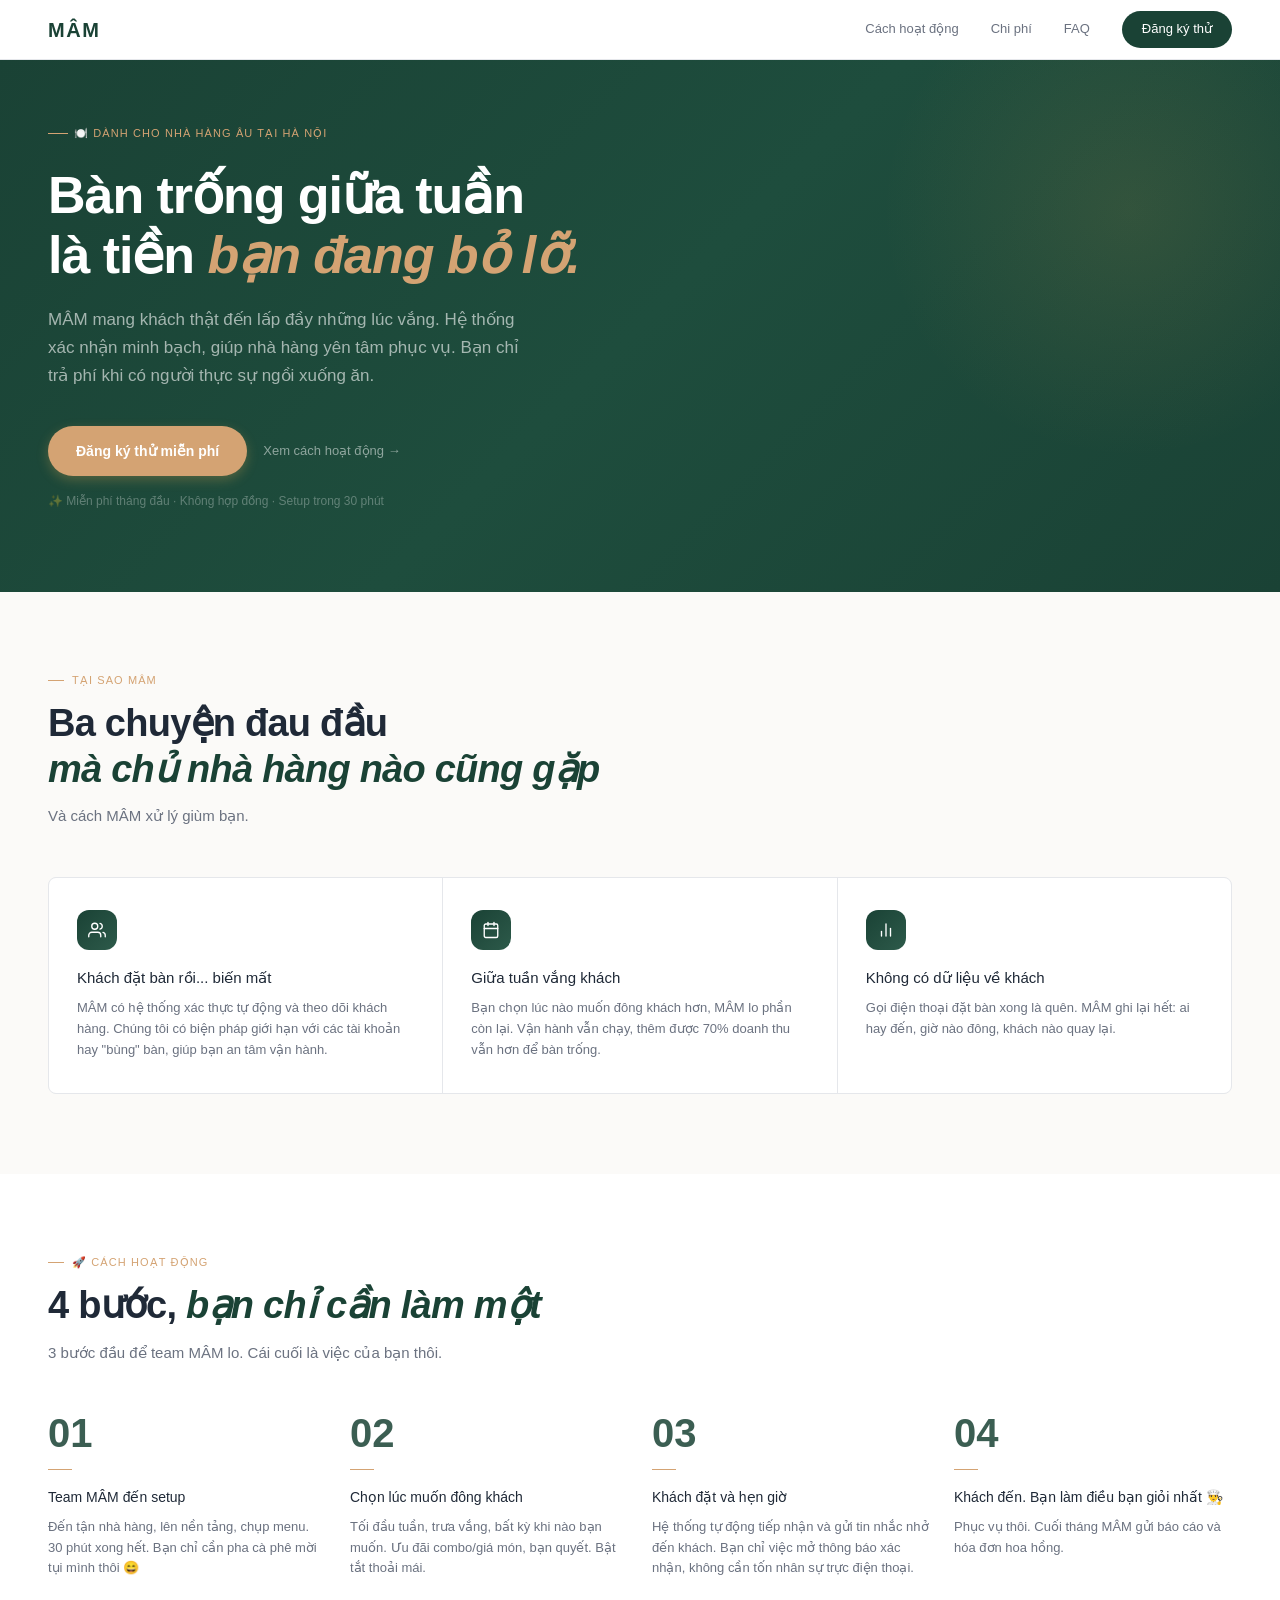
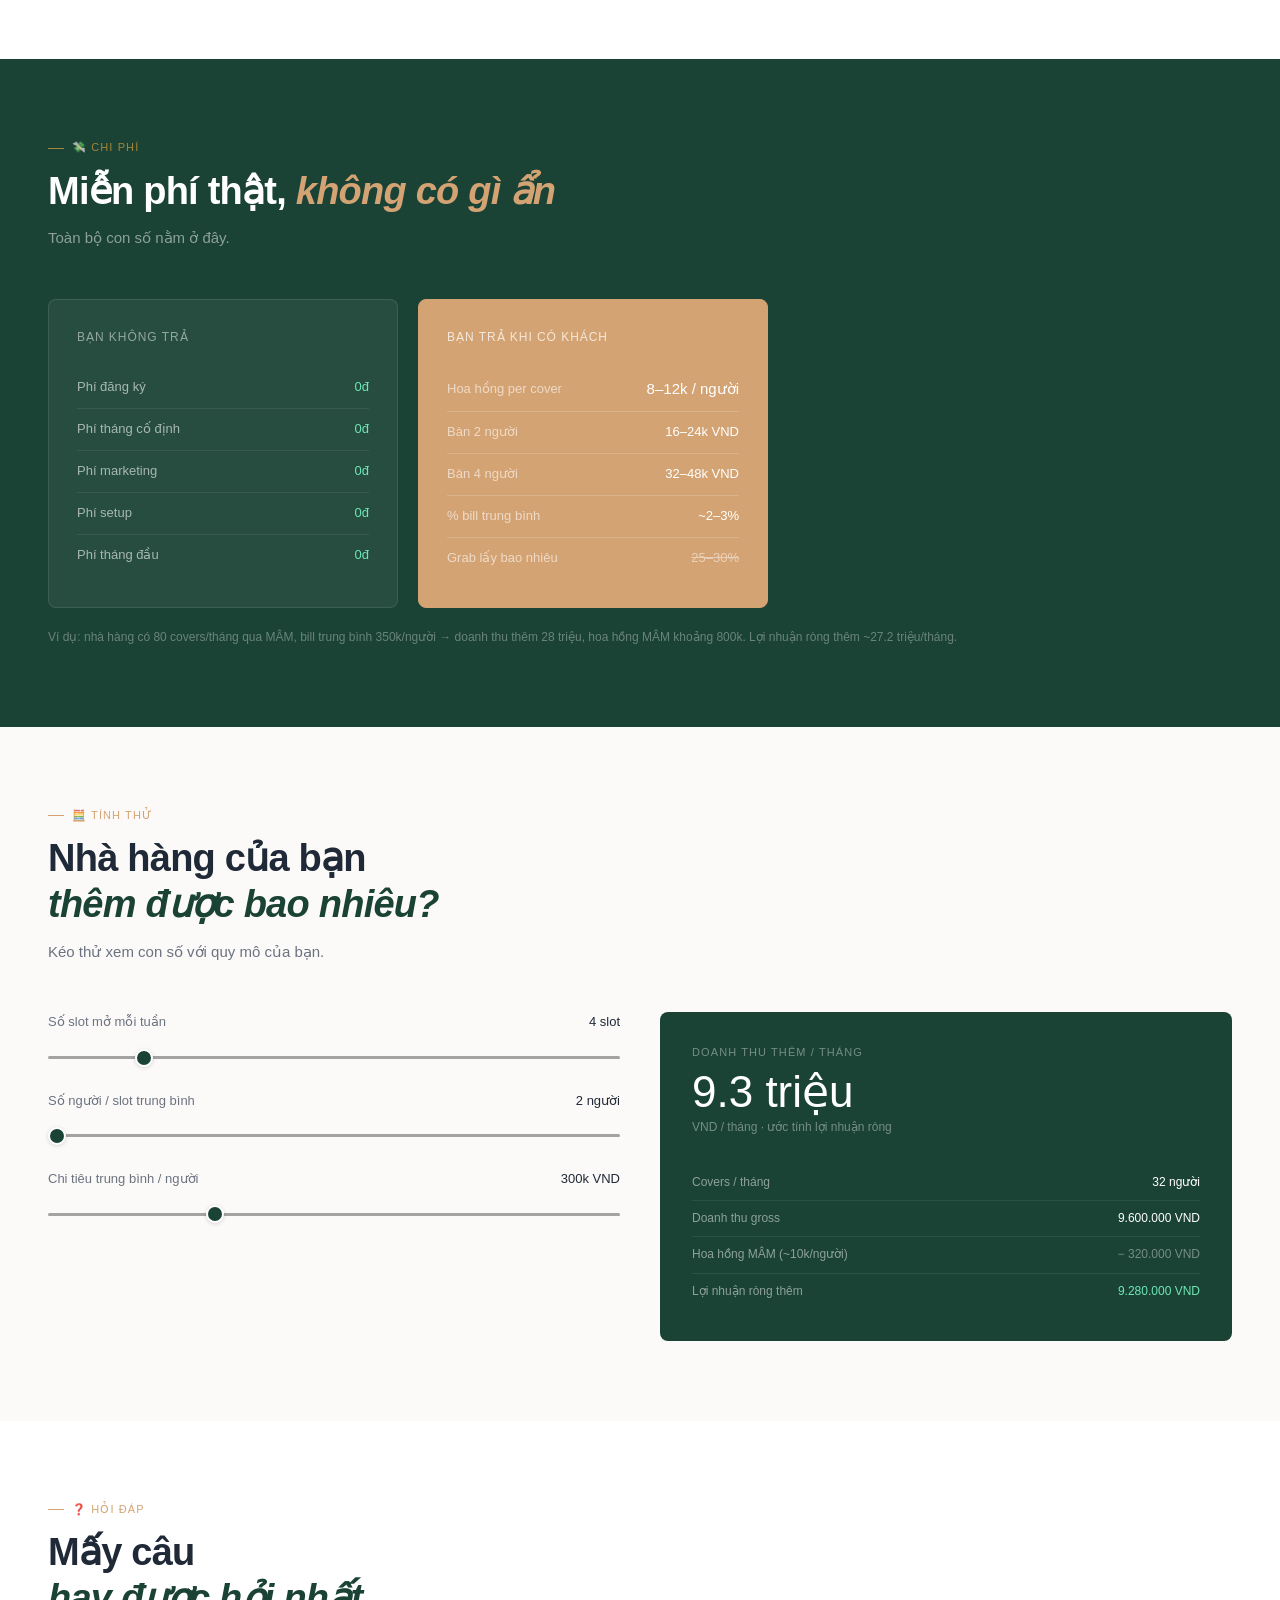
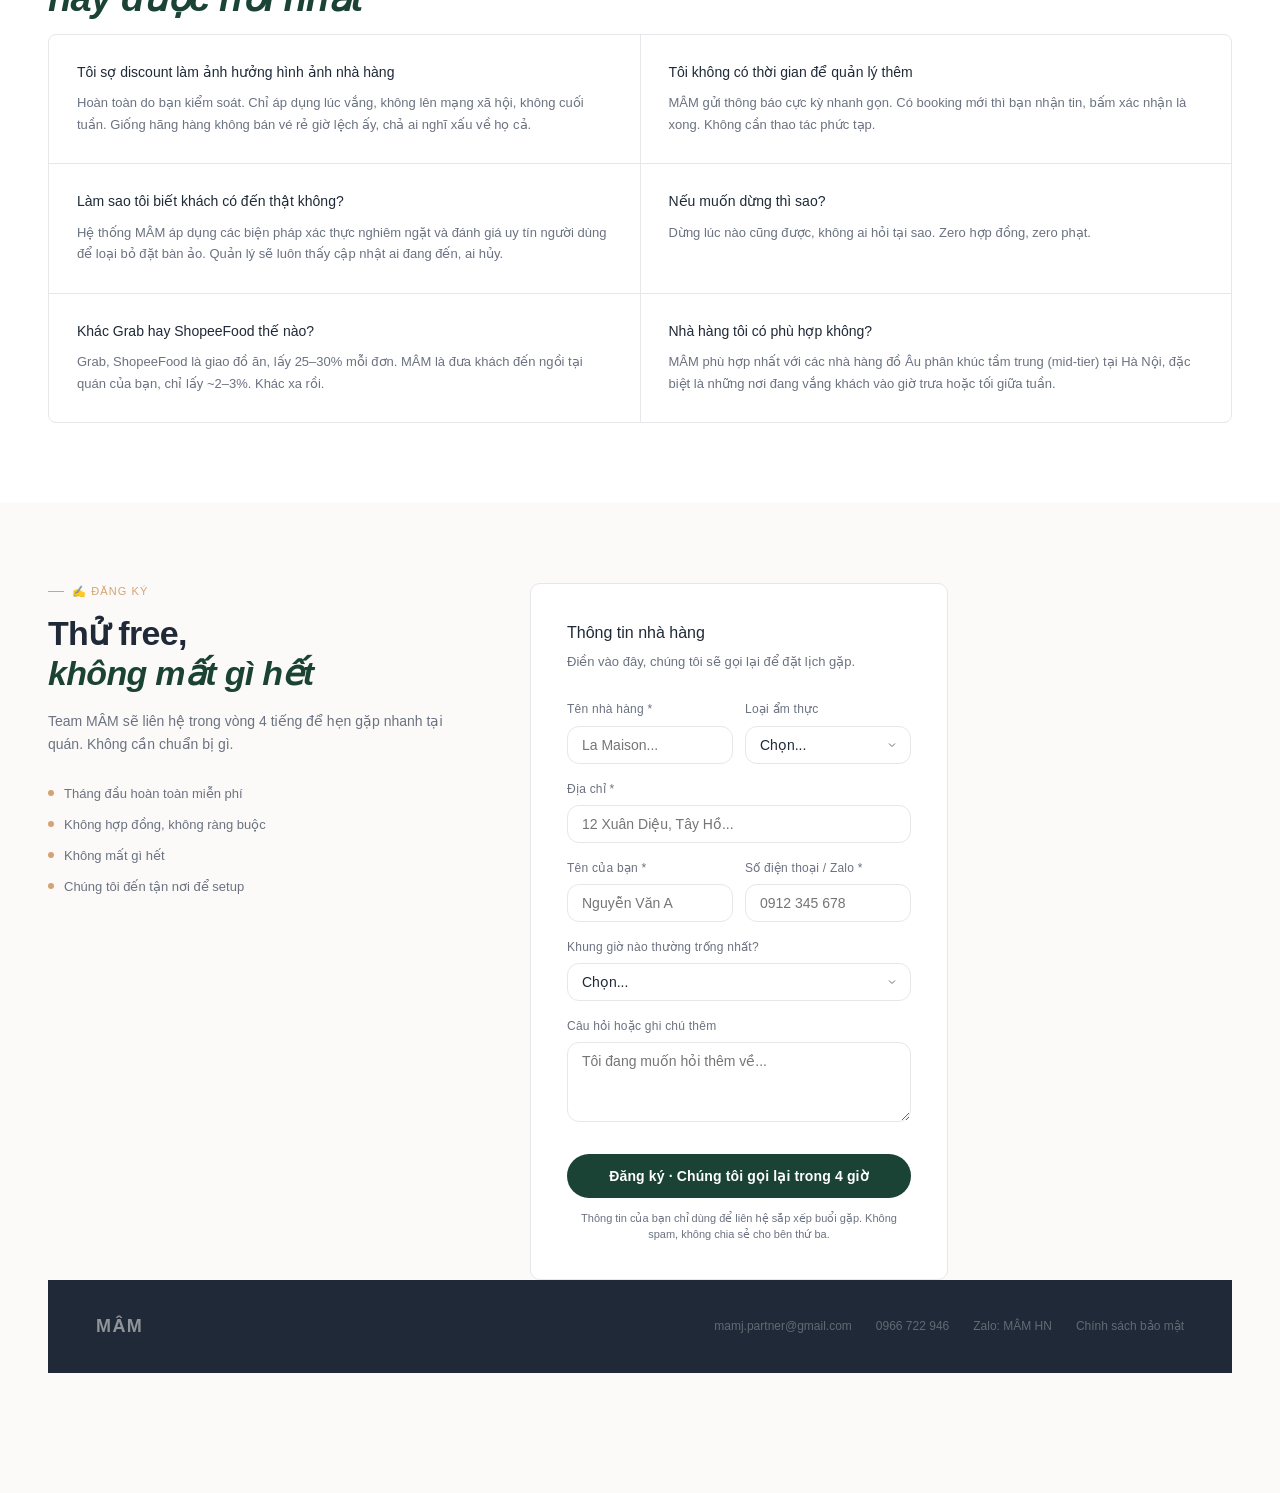
==== commit d34a9689: "Revert "Redesign partner landing page for conversion" This reverts commit ebe2b6c1165de91cef42a515b3" ====
--- a/index.html
+++ b/index.html
@@ -4,396 +4,397 @@
 <head>
     <meta charset="UTF-8">
     <meta name="viewport" content="width=device-width, initial-scale=1.0">
-    <title>MÂM - Lấp đầy bàn trống cho nhà hàng Hà Nội</title>
+    <title>MÂM · Nền tảng đặt bàn cho nhà hàng Hà Nội</title>
     <meta name="description"
-        content="MÂM giúp nhà hàng lấp đầy bàn trống giờ thấp điểm. Không phí cố định. Chỉ trả khi có khách thật đến ăn.">
+        content="MÂM giúp nhà hàng lấp đầy bàn trống giờ thấp điểm. Không phí cố định. Chỉ trả khi có khách thật đến.">
     <link rel="stylesheet" href="style.css">
 </head>
 
 <body>
+
+    <!-- NAV -->
     <nav>
         <a href="#" class="nav-logo">MÂM</a>
         <div class="nav-links">
             <a href="#how">Cách hoạt động</a>
-            <a href="#roi">Tính thử</a>
             <a href="#pricing">Chi phí</a>
-            <a href="#register" class="btn-nav" data-track="nav_cta_click">Đăng ký thử</a>
+            <a href="#faq">FAQ</a>
+            <a href="#register" class="btn-nav">Đăng ký thử</a>
         </div>
     </nav>
 
-    <main>
-        <section class="hero">
-            <div class="hero-copy">
-                <div class="eyebrow">Cho nhà hàng có bàn trống giữa tuần</div>
-                <h1>Lấp đầy bàn trống bằng khách thật.</h1>
-                <p>MÂM đưa khách đến vào những khung giờ nhà hàng đang vắng. Không phí setup, không phí tháng. Chỉ trả khi khách đến ăn.</p>
-                <div class="hero-actions">
-                    <a href="#register" class="btn-primary" data-track="hero_cta_click">Đăng ký nhận khách thử</a>
-                    <a href="#how" class="btn-secondary">Xem cách MÂM hoạt động</a>
-                </div>
-                <div class="risk-row">
-                    <span>0đ setup</span>
-                    <span>Không hợp đồng dài hạn</span>
-                    <span>Thử với giờ vắng trước</span>
-                </div>
-            </div>
-
-            <div class="hero-visual" aria-label="Minh họa lịch đặt bàn MÂM">
-                <div class="mock-browser">
-                    <div class="browser-top">
-                        <span></span>
-                        <span></span>
-                        <span></span>
-                        <strong>Lịch bàn tuần này</strong>
-                    </div>
-                    <div class="schedule-grid">
-                        <div class="day muted">
-                            <span>Thứ 2</span>
-                            <strong>18:30</strong>
-                            <em>Trống</em>
-                            <small>0đ</small>
+    <!-- HERO -->
+    <section class="hero">
+        <div class="hero-inner">
+            <div class="hero-tag">🍽️ Dành cho nhà hàng Âu tại Hà Nội</div>
+            <h1>Bàn trống giữa tuần<br>là tiền <em>bạn đang bỏ lỡ.</em></h1>
+            <p class="hero-sub">MÂM mang khách thật đến lấp đầy những lúc vắng. Hệ thống xác nhận minh bạch, giúp nhà
+                hàng yên tâm phục vụ. Bạn chỉ trả phí khi có người thực sự ngồi xuống ăn.</p>
+            <div class="hero-ctas">
+                <a href="#register" class="btn-primary">Đăng ký thử miễn phí</a>
+                <a href="#how" class="btn-ghost">Xem cách hoạt động →</a>
+            </div>
+            <p class="hero-note">✨ Miễn phí tháng đầu · Không hợp đồng · Setup trong 30 phút</p>
+        </div>
+    </section>
+
+    <!-- VALUE PROPS -->
+    <section class="value-bg fade-up">
+        <div class="section-tag"> Tại sao MÂM</div>
+        <h2>Ba chuyện đau đầu<br><em>mà chủ nhà hàng nào cũng gặp</em></h2>
+        <p class="section-sub">Và cách MÂM xử lý giùm bạn.</p>
+
+        <div class="value-grid">
+            <div class="value-card">
+                <div class="value-icon">
+                    <svg viewBox="0 0 24 24">
+                        <path d="M17 21v-2a4 4 0 0 0-4-4H5a4 4 0 0 0-4 4v2" />
+                        <circle cx="9" cy="7" r="4" />
+                        <path d="M23 21v-2a4 4 0 0 0-3-3.87" />
+                        <path d="M16 3.13a4 4 0 0 1 0 7.75" />
+                    </svg>
+                </div>
+                <h3>Khách đặt bàn rồi... biến mất</h3>
+                <p>MÂM có hệ thống xác thực tự động và theo dõi khách hàng. Chúng tôi có biện pháp giới hạn với các tài khoản hay "bùng" bàn, giúp bạn an tâm vận hành.</p>
+            </div>
+            <div class="value-card">
+                <div class="value-icon">
+                    <svg viewBox="0 0 24 24">
+                        <rect x="3" y="4" width="18" height="18" rx="2" ry="2" />
+                        <line x1="16" y1="2" x2="16" y2="6" />
+                        <line x1="8" y1="2" x2="8" y2="6" />
+                        <line x1="3" y1="10" x2="21" y2="10" />
+                    </svg>
+                </div>
+                <h3>Giữa tuần vắng khách</h3>
+                <p>Bạn chọn lúc nào muốn đông khách hơn, MÂM lo phần còn lại. Vận hành vẫn chạy, thêm được 70% doanh thu vẫn hơn để bàn trống.</p>
+            </div>
+            <div class="value-card">
+                <div class="value-icon">
+                    <svg viewBox="0 0 24 24">
+                        <line x1="18" y1="20" x2="18" y2="10" />
+                        <line x1="12" y1="20" x2="12" y2="4" />
+                        <line x1="6" y1="20" x2="6" y2="14" />
+                    </svg>
+                </div>
+                <h3>Không có dữ liệu về khách</h3>
+                <p>Gọi điện thoại đặt bàn xong là quên. MÂM ghi lại hết: ai hay đến, giờ nào đông, khách nào quay lại.</p>
+            </div>
+        </div>
+    </section>
+
+
+
+    <!-- HOW IT WORKS -->
+    <section id="how" class="fade-up">
+        <div class="section-tag">🚀 Cách hoạt động</div>
+        <h2>4 bước, <em>bạn chỉ cần làm một</em></h2>
+        <p class="section-sub">3 bước đầu để team MÂM lo. Cái cuối là việc của bạn thôi.</p>
+
+        <div class="how-grid">
+            <div class="how-item">
+                <div class="how-n">01</div>
+                <div class="how-divider"></div>
+                <h3>Team MÂM đến setup</h3>
+                <p>Đến tận nhà hàng, lên nền tảng, chụp menu. 30 phút xong hết. Bạn chỉ cần pha cà phê mời tụi mình thôi
+                    😄</p>
+            </div>
+            <div class="how-item">
+                <div class="how-n">02</div>
+                <div class="how-divider"></div>
+                <h3>Chọn lúc muốn đông khách</h3>
+                <p>Tối đầu tuần, trưa vắng, bất kỳ khi nào bạn muốn. Ưu đãi combo/giá món, bạn quyết. Bật tắt thoải mái.
+                </p>
+            </div>
+            <div class="how-item">
+                <div class="how-n">03</div>
+                <div class="how-divider"></div>
+                <h3>Khách đặt và hẹn giờ</h3>
+                <p>Hệ thống tự động tiếp nhận và gửi tin nhắc nhở đến khách. Bạn chỉ việc mở thông báo xác nhận, không
+                    cần tốn nhân sự trực điện thoại.</p>
+            </div>
+            <div class="how-item">
+                <div class="how-n">04</div>
+                <div class="how-divider"></div>
+                <h3>Khách đến. Bạn làm điều bạn giỏi nhất 👨‍🍳</h3>
+                <p>Phục vụ thôi. Cuối tháng MÂM gửi báo cáo và hóa đơn hoa hồng.</p>
+            </div>
+        </div>
+    </section>
+
+    <!-- PRICING -->
+    <section id="pricing" class="pricing-bg fade-up">
+        <div class="section-tag">💸 Chi phí</div>
+        <h2>Miễn phí thật, <em>không có gì ẩn</em></h2>
+        <p class="section-sub">Toàn bộ con số nằm ở đây.</p>
+
+        <div class="pricing-wrap">
+            <div class="pricing-card">
+                <h3>Bạn không trả</h3>
+                <div class="price-rows">
+                    <div class="price-row">
+                        <span class="price-lbl">Phí đăng ký</span>
+                        <span class="price-val free">0đ</span>
+                    </div>
+                    <div class="price-row">
+                        <span class="price-lbl">Phí tháng cố định</span>
+                        <span class="price-val free">0đ</span>
+                    </div>
+                    <div class="price-row">
+                        <span class="price-lbl">Phí marketing</span>
+                        <span class="price-val free">0đ</span>
+                    </div>
+                    <div class="price-row">
+                        <span class="price-lbl">Phí setup</span>
+                        <span class="price-val free">0đ</span>
+                    </div>
+                    <div class="price-row">
+                        <span class="price-lbl">Phí tháng đầu</span>
+                        <span class="price-val free">0đ</span>
+                    </div>
+                </div>
+            </div>
+
+            <div class="pricing-card highlight">
+                <h3>Bạn trả khi có khách</h3>
+                <div class="price-rows">
+                    <div class="price-row">
+                        <span class="price-lbl">Hoa hồng per cover</span>
+                        <span class="price-val highlight-val">8–12k / người</span>
+                    </div>
+                    <div class="price-row">
+                        <span class="price-lbl">Bàn 2 người</span>
+                        <span class="price-val">16–24k VND</span>
+                    </div>
+                    <div class="price-row">
+                        <span class="price-lbl">Bàn 4 người</span>
+                        <span class="price-val">32–48k VND</span>
+                    </div>
+                    <div class="price-row">
+                        <span class="price-lbl">% bill trung bình</span>
+                        <span class="price-val">~2–3%</span>
+                    </div>
+                    <div class="price-row">
+                        <span class="price-lbl">Grab lấy bao nhiêu</span>
+                        <span class="price-val" style="text-decoration: line-through; opacity: 0.5;">25–30%</span>
+                    </div>
+                </div>
+            </div>
+        </div>
+
+        <p class="vs-note">Ví dụ: nhà hàng có 80 covers/tháng qua MÂM, bill trung bình 350k/người → doanh thu thêm 28
+            triệu, hoa hồng MÂM khoảng 800k. Lợi nhuận ròng thêm ~27.2 triệu/tháng.</p>
+    </section>
+
+    <!-- ROI CALCULATOR -->
+    <section class="roi-section fade-up">
+        <div class="section-tag">🧮 Tính thử</div>
+        <h2>Nhà hàng của bạn<br><em>thêm được bao nhiêu?</em></h2>
+        <p class="section-sub">Kéo thử xem con số với quy mô của bạn.</p>
+
+        <div class="roi-wrap">
+            <div class="roi-controls">
+                <div class="slider-group">
+                    <div class="slider-label">
+                        <span>Số slot mở mỗi tuần</span>
+                        <span class="slider-val" id="slots-val">4 slot</span>
+                    </div>
+                    <input type="range" min="1" max="20" value="4" step="1" id="slots">
+                </div>
+                <div class="slider-group">
+                    <div class="slider-label">
+                        <span>Số người / slot trung bình</span>
+                        <span class="slider-val" id="pax-val">2 người</span>
+                    </div>
+                    <input type="range" min="2" max="8" value="2" step="1" id="pax">
+                </div>
+                <div class="slider-group">
+                    <div class="slider-label">
+                        <span>Chi tiêu trung bình / người</span>
+                        <span class="slider-val" id="spend-val">300k VND</span>
+                    </div>
+                    <input type="range" min="100" max="800" value="300" step="50" id="spend">
+                </div>
+            </div>
+
+            <div class="roi-result">
+                <div class="roi-result-label">Doanh thu thêm / tháng</div>
+                <div class="roi-result-num" id="roi-total">0</div>
+                <div class="roi-result-sub" id="roi-sub">VND · ước tính</div>
+                <div class="roi-breakdown">
+                    <div class="roi-line">
+                        <span class="roi-line-lbl">Covers / tháng</span>
+                        <span class="roi-line-val" id="roi-covers">0 người</span>
+                    </div>
+                    <div class="roi-line">
+                        <span class="roi-line-lbl">Doanh thu gross</span>
+                        <span class="roi-line-val" id="roi-gross">0</span>
+                    </div>
+                    <div class="roi-line">
+                        <span class="roi-line-lbl">Hoa hồng MÂM (~10k/người)</span>
+                        <span class="roi-line-val deduct" id="roi-fee">− 0</span>
+                    </div>
+                    <div class="roi-line">
+                        <span class="roi-line-lbl">Lợi nhuận ròng thêm</span>
+                        <span class="roi-line-val" id="roi-net" style="color: #6ee7b7;">0</span>
+                    </div>
+                </div>
+            </div>
+        </div>
+    </section>
+
+    <!-- FAQ -->
+    <section id="faq" class="fade-up">
+        <div class="section-tag">❓ Hỏi đáp</div>
+        <h2>Mấy câu<br><em>hay được hỏi nhất</em></h2>
+
+        <div class="faq-grid">
+            <div class="faq-item">
+                <div class="faq-q">Tôi sợ discount làm ảnh hưởng hình ảnh nhà hàng</div>
+                <div class="faq-a">Hoàn toàn do bạn kiểm soát. Chỉ áp dụng lúc vắng, không lên mạng xã hội, không cuối
+                    tuần. Giống hãng hàng không bán vé rẻ giờ lệch ấy, chả ai nghĩ xấu về họ cả.</div>
+            </div>
+            <div class="faq-item">
+                <div class="faq-q">Tôi không có thời gian để quản lý thêm</div>
+                <div class="faq-a">MÂM gửi thông báo cực kỳ nhanh gọn. Có booking mới thì bạn nhận tin, bấm xác nhận là
+                    xong. Không cần thao tác phức tạp.</div>
+            </div>
+            <div class="faq-item">
+                <div class="faq-q">Làm sao tôi biết khách có đến thật không?</div>
+                <div class="faq-a">Hệ thống MÂM áp dụng các biện pháp xác thực nghiêm ngặt và đánh giá uy tín người dùng
+                    để loại bỏ đặt bàn ảo. Quản lý sẽ luôn thấy cập nhật ai đang đến, ai hủy.</div>
+            </div>
+            <div class="faq-item">
+                <div class="faq-q">Nếu muốn dừng thì sao?</div>
+                <div class="faq-a">Dừng lúc nào cũng được, không ai hỏi tại sao. Zero hợp đồng, zero phạt. </div>
+            </div>
+            <div class="faq-item">
+                <div class="faq-q">Khác Grab hay ShopeeFood thế nào?</div>
+                <div class="faq-a">Grab, ShopeeFood là giao đồ ăn, lấy 25–30% mỗi đơn. MÂM là đưa khách đến ngồi tại
+                    quán của bạn, chỉ lấy ~2–3%. Khác xa rồi.</div>
+            </div>
+            <div class="faq-item">
+                <div class="faq-q">Nhà hàng tôi có phù hợp không?</div>
+                <div class="faq-a">MÂM phù hợp nhất với các nhà hàng đồ Âu phân khúc tầm trung (mid-tier) tại Hà Nội, đặc biệt là những nơi đang vắng khách vào giờ trưa hoặc tối giữa tuần.</div>
+            </div>
+        </div>
+    </section>
+
+    <!-- REGISTER FORM -->
+    <div class="form-section" id="register">
+        <div class="form-wrap">
+            <div class="form-left">
+                <div class="section-tag">✍️ Đăng ký</div>
+                <h2>Thử free,<br><em>không mất gì hết</em></h2>
+                <p>Team MÂM sẽ liên hệ trong vòng 4 tiếng để hẹn gặp nhanh tại quán. Không cần chuẩn bị gì.</p>
+                <div class="form-guarantees">
+                    <div class="guarantee">
+                        <div class="guarantee-dot"></div>
+                        <span>Tháng đầu hoàn toàn miễn phí</span>
+                    </div>
+                    <div class="guarantee">
+                        <div class="guarantee-dot"></div>
+                        <span>Không hợp đồng, không ràng buộc</span>
+                    </div>
+                    <div class="guarantee">
+                        <div class="guarantee-dot"></div>
+                        <span>Không mất gì hết</span>
+                    </div>
+                    <div class="guarantee">
+                        <div class="guarantee-dot"></div>
+                        <span>Chúng tôi đến tận nơi để setup</span>
+                    </div>
+                </div>
+            </div>
+
+            <div class="form-card">
+                <div id="form-content">
+                    <h3>Thông tin nhà hàng</h3>
+                    <p class="form-sub">Điền vào đây, chúng tôi sẽ gọi lại để đặt lịch gặp.</p>
+
+                    <div class="form-row">
+                        <div class="form-field">
+                            <label>Tên nhà hàng *</label>
+                            <input type="text" id="f-name" placeholder="La Maison..." required>
                         </div>
-                        <div class="day active">
-                            <span>Thứ 3</span>
-                            <strong>19:00</strong>
-                            <em>Booked</em>
-                            <small>+1.2tr</small>
-                        </div>
-                        <div class="day active">
-                            <span>Thứ 4</span>
-                            <strong>20:00</strong>
-                            <em>Booked</em>
-                            <small>+900k</small>
-                        </div>
-                        <div class="day muted">
-                            <span>Thứ 5</span>
-                            <strong>18:00</strong>
-                            <em>Trống</em>
-                            <small>0đ</small>
-                        </div>
-                    </div>
-                    <div class="booking-card">
-                        <div>
-                            <span>Booking mới</span>
-                            <strong>4 khách - bàn tối nay</strong>
-                        </div>
-                        <button>Đã xác nhận</button>
-                    </div>
-                    <div class="revenue-bar">
-                        <span>Doanh thu thêm từ slot vắng</span>
-                        <strong>+28.2tr / tháng</strong>
-                    </div>
-                </div>
-            </div>
-        </section>
-
-        <section class="signal-strip fade-up">
-            <div>
-                <strong>Vấn đề</strong>
-                <span>Bàn trống giữa tuần không tự đầy lại.</span>
-            </div>
-            <div>
-                <strong>Giải pháp</strong>
-                <span>MÂM mang khách đã đặt trước đến đúng khung giờ.</span>
-            </div>
-            <div>
-                <strong>Chi phí</strong>
-                <span>Không khách, không phí.</span>
-            </div>
-        </section>
-
-        <section class="problem-section fade-up">
-            <div class="section-copy">
-                <div class="eyebrow">Tại sao cần MÂM</div>
-                <h2>Mỗi bàn trống là một bill bị mất.</h2>
-                <p>Owner không cần thêm một kênh phức tạp. Owner cần một cách để biến giờ vắng thành booking có khả năng đến thật.</p>
-            </div>
-            <div class="before-after">
-                <div class="capacity-column">
-                    <span>Không có MÂM</span>
-                    <div class="table-map">
-                        <i></i><i></i><i class="empty"></i><i></i><i class="empty"></i><i class="empty"></i>
-                    </div>
-                    <strong>3 bàn trống = 0đ</strong>
-                </div>
-                <div class="capacity-column filled">
-                    <span>Có MÂM</span>
-                    <div class="table-map">
-                        <i></i><i></i><i class="booked"></i><i></i><i class="booked"></i><i class="booked"></i>
-                    </div>
-                    <strong>3 booking mới = +2.8tr</strong>
-                </div>
-            </div>
-        </section>
-
-        <section id="how" class="how-section fade-up">
-            <div class="section-copy center">
-                <div class="eyebrow">Cách hoạt động</div>
-                <h2>Ba bước để bàn trống thành khách đến ăn.</h2>
-            </div>
-            <div class="flow-grid">
-                <div class="flow-step">
-                    <span>01</span>
-                    <div class="mini-screen slots">
-                        <b>Thứ 2</b><i></i><i></i><i class="on"></i>
-                    </div>
-                    <h3>Bạn chọn giờ vắng</h3>
-                    <p>Mở những slot bạn muốn đẩy thêm khách: trưa, đầu tuần, hoặc tối vắng.</p>
-                </div>
-                <div class="flow-step">
-                    <span>02</span>
-                    <div class="mini-screen guest">
-                        <b>2 người</b>
-                        <small>19:00 - Thứ 3</small>
-                        <em>Đặt bàn</em>
-                    </div>
-                    <h3>MÂM đưa khách đến</h3>
-                    <p>Khách đặt trước, có thông tin liên hệ và được nhắc lịch trước giờ đến.</p>
-                </div>
-                <div class="flow-step">
-                    <span>03</span>
-                    <div class="mini-screen report">
-                        <b>Tháng này</b>
-                        <strong>+80 covers</strong>
-                        <small>Đã đối soát</small>
-                    </div>
-                    <h3>Bạn phục vụ và đối soát</h3>
-                    <p>Khách đến ăn tại quán. Cuối tháng MÂM gửi báo cáo minh bạch.</p>
-                </div>
-            </div>
-        </section>
-
-        <section id="roi" class="roi-section fade-up">
-            <div class="roi-copy">
-                <div class="eyebrow">Tính thử trong 20 giây</div>
-                <h2>Nhà hàng của bạn có thể thêm bao nhiêu?</h2>
-                <p>Kéo các thông số theo tình hình thật của quán. Con số mặc định đang để khá thận trọng.</p>
-            </div>
-            <div class="roi-wrap">
-                <div class="roi-controls">
-                    <div class="slider-group">
-                        <div class="slider-label">
-                            <span>Slot muốn lấp đầy mỗi tuần</span>
-                            <strong id="slots-val">4 slot</strong>
-                        </div>
-                        <input type="range" min="1" max="20" value="4" step="1" id="slots">
-                    </div>
-                    <div class="slider-group">
-                        <div class="slider-label">
-                            <span>Khách trung bình mỗi slot</span>
-                            <strong id="pax-val">2 người</strong>
-                        </div>
-                        <input type="range" min="2" max="8" value="2" step="1" id="pax">
-                    </div>
-                    <div class="slider-group">
-                        <div class="slider-label">
-                            <span>Chi tiêu trung bình mỗi khách</span>
-                            <strong id="spend-val">300k VND</strong>
-                        </div>
-                        <input type="range" min="100" max="800" value="300" step="50" id="spend">
-                    </div>
-                </div>
-
-                <div class="roi-result">
-                    <span>Bàn trống: 0đ</span>
-                    <div class="roi-result-label">Qua MÂM, ước tính thêm</div>
-                    <div class="roi-result-num" id="roi-total">0</div>
-                    <div class="roi-result-sub" id="roi-sub">VND / tháng</div>
-                    <div class="roi-breakdown">
-                        <div class="roi-line">
-                            <span>Covers / tháng</span>
-                            <strong id="roi-covers">0 người</strong>
-                        </div>
-                        <div class="roi-line">
-                            <span>Doanh thu trước phí</span>
-                            <strong id="roi-gross">0</strong>
-                        </div>
-                        <div class="roi-line">
-                            <span>Phí MÂM ước tính</span>
-                            <strong id="roi-fee">- 0</strong>
-                        </div>
-                        <div class="roi-line highlight-line">
-                            <span>Doanh thu ròng thêm</span>
-                            <strong id="roi-net">0</strong>
-                        </div>
-                    </div>
-                </div>
-            </div>
-        </section>
-
-        <section id="pricing" class="pricing-section fade-up">
-            <div class="section-copy center">
-                <div class="eyebrow">Chi phí</div>
-                <h2>Không khách, không phí.</h2>
-                <p>MÂM được thiết kế để nhà hàng thử nhỏ trước, thấy có kết quả rồi mới mở rộng.</p>
-            </div>
-            <div class="pricing-grid">
-                <div class="price-panel quiet">
-                    <span>Bạn không trả</span>
-                    <strong>0đ</strong>
-                    <p>Setup, phí tháng, phí listing, phí marketing.</p>
-                </div>
-                <div class="price-panel active">
-                    <span>Bạn chỉ trả khi</span>
-                    <strong>Khách đến ăn</strong>
-                    <p>Khoảng 8-12k / khách. Thường chỉ tương đương 2-3% bill.</p>
-                </div>
-                <div class="price-panel quiet">
-                    <span>Bạn có thể dừng</span>
-                    <strong>Bất cứ lúc nào</strong>
-                    <p>Không hợp đồng dài hạn. Bắt đầu bằng vài khung giờ vắng.</p>
-                </div>
-            </div>
-        </section>
-
-        <section class="proof-section fade-up">
-            <div class="proof-visual">
-                <div class="report-card">
-                    <div class="report-head">
-                        <span>Báo cáo mẫu</span>
-                        <strong>Tháng 06</strong>
-                    </div>
-                    <div class="report-row"><span>Booking xác nhận</span><strong>42</strong></div>
-                    <div class="report-row"><span>Khách đến ăn</span><strong>80</strong></div>
-                    <div class="report-row"><span>Doanh thu thêm</span><strong>28.2tr</strong></div>
-                    <div class="report-row soft"><span>Phí MÂM</span><strong>800k</strong></div>
-                </div>
-            </div>
-            <div class="section-copy">
-                <div class="eyebrow">Để tin hơn</div>
-                <h2>Mỗi booking đều có dấu vết để đối soát.</h2>
-                <p>Nhà hàng nhận thông tin booking, khung giờ, số khách và báo cáo cuối tháng. Mục tiêu là thêm khách, không thêm việc cho team vận hành.</p>
-                <div class="proof-list">
-                    <span>Thông tin liên hệ rõ ràng</span>
-                    <span>Nhắc lịch trước giờ đến</span>
-                    <span>Báo cáo covers và phí minh bạch</span>
-                </div>
-            </div>
-        </section>
-
-        <section id="faq" class="faq-section fade-up">
-            <div class="section-copy center">
-                <div class="eyebrow">Hỏi nhanh</div>
-                <h2>Những lo lắng thường gặp.</h2>
-            </div>
-            <div class="faq-grid">
-                <div class="faq-item">
-                    <strong>Có ảnh hưởng hình ảnh nhà hàng không?</strong>
-                    <p>Bạn kiểm soát khung giờ và ưu đãi. MÂM tập trung vào giờ vắng, không biến nhà hàng thành kênh giảm giá đại trà.</p>
-                </div>
-                <div class="faq-item">
-                    <strong>Team tôi có phải học thêm tool không?</strong>
-                    <p>Không. MÂM setup tại quán và thông báo booking theo cách đơn giản nhất cho team vận hành.</p>
-                </div>
-                <div class="faq-item">
-                    <strong>Nếu khách không đến thì sao?</strong>
-                    <p>MÂM theo dõi lịch sử đặt bàn và nhắc lịch. Nhà hàng chỉ trả phí trên khách thực sự đến ăn.</p>
-                </div>
-                <div class="faq-item">
-                    <strong>Nhà hàng nào phù hợp nhất?</strong>
-                    <p>Nhà hàng mid-tier tại Hà Nội có giờ vắng vào trưa, đầu tuần, hoặc ngày thường.</p>
-                </div>
-            </div>
-        </section>
-
-        <section class="form-section" id="register">
-            <div class="form-wrap">
-                <div class="form-left">
-                    <div class="eyebrow">Bước tiếp theo</div>
-                    <h2>Nhận đề xuất khung giờ có thể lấp đầy.</h2>
-                    <p>Để lại thông tin. Team MÂM sẽ gọi lại để hiểu tình trạng bàn trống của quán và đề xuất cách thử nhỏ trước.</p>
-                    <div class="form-guarantees">
-                        <div class="guarantee"><span></span>Không cần ký hợp đồng ngay</div>
-                        <div class="guarantee"><span></span>Có thể bắt đầu với vài slot vắng</div>
-                        <div class="guarantee"><span></span>MÂM đến setup tại quán</div>
-                    </div>
-                </div>
-
-                <div class="form-card">
-                    <div id="form-content">
-                        <h3>Thông tin nhà hàng</h3>
-                        <p class="form-sub">Chúng tôi sẽ gọi lại trong 4 giờ làm việc.</p>
-
-                        <div class="form-row">
-                            <div class="form-field">
-                                <label>Tên nhà hàng *</label>
-                                <input type="text" id="f-name" placeholder="La Maison..." required>
-                            </div>
-                            <div class="form-field">
-                                <label>Loại ẩm thực</label>
-                                <select id="f-cuisine">
-                                    <option value="">Chọn...</option>
-                                    <option>Pháp / French</option>
-                                    <option>Ý / Italian</option>
-                                    <option>Âu khác / Western</option>
-                                    <option>Á / Asian</option>
-                                    <option>Fusion</option>
-                                    <option>Khác</option>
-                                </select>
-                            </div>
-                        </div>
-
                         <div class="form-field">
-                            <label>Địa chỉ</label>
-                            <input type="text" id="f-address" placeholder="12 Xuân Diệu, Tây Hồ...">
-                        </div>
-
-                        <div class="form-row">
-                            <div class="form-field">
-                                <label>Tên của bạn *</label>
-                                <input type="text" id="f-contact" placeholder="Nguyễn Văn A">
-                            </div>
-                            <div class="form-field">
-                                <label>Số điện thoại / Zalo *</label>
-                                <input type="tel" id="f-phone" placeholder="0912 345 678">
-                            </div>
-                        </div>
-
-                        <div class="form-field">
-                            <label>Khung giờ nào thường trống nhất?</label>
-                            <select id="f-slot">
+                            <label>Loại ẩm thực</label>
+                            <select id="f-cuisine">
                                 <option value="">Chọn...</option>
-                                <option>Thứ 2-3 tối</option>
-                                <option>Thứ 3-4 tối</option>
-                                <option>Thứ 4-5 tối</option>
-                                <option>Buổi trưa các ngày thường</option>
-                                <option>Nhiều khung giờ</option>
+                                <option>Pháp / French</option>
+                                <option>Ý / Italian</option>
+                                <option>Âu khác / Western</option>
+                                <option>Á / Asian</option>
+                                <option>Fusion</option>
+                                <option>Khác</option>
                             </select>
                         </div>
-
+                    </div>
+
+                    <div class="form-field">
+                        <label>Địa chỉ *</label>
+                        <input type="text" id="f-address" placeholder="12 Xuân Diệu, Tây Hồ...">
+                    </div>
+
+                    <div class="form-row">
                         <div class="form-field">
-                            <label>Câu hỏi hoặc ghi chú thêm</label>
-                            <textarea id="f-note" placeholder="Quán tôi vắng nhất vào..."></textarea>
+                            <label>Tên của bạn *</label>
+                            <input type="text" id="f-contact" placeholder="Nguyễn Văn A">
                         </div>
-
-                        <button class="btn-submit" onclick="submitForm()">Gửi thông tin để MÂM gọi lại</button>
-                        <p class="form-legal">Thông tin chỉ dùng để liên hệ sắp xếp buổi gặp. Không spam, không chia sẻ cho bên thứ ba.</p>
-                    </div>
-
-                    <div class="form-success" id="form-success">
-                        <div class="success-icon">
-                            <svg viewBox="0 0 24 24">
-                                <polyline points="20 6 9 17 4 12" />
-                            </svg>
+                        <div class="form-field">
+                            <label>Số điện thoại / Zalo *</label>
+                            <input type="tel" id="f-phone" placeholder="0912 345 678">
                         </div>
-                        <h3>Đã nhận thông tin.</h3>
-                        <p>Team MÂM sẽ gọi lại trong vòng 4 giờ để sắp xếp buổi gặp nhanh tại nhà hàng của bạn.</p>
-                    </div>
-                </div>
-            </div>
-        </section>
-    </main>
-
+                    </div>
+
+                    <div class="form-field">
+                        <label>Khung giờ nào thường trống nhất?</label>
+                        <select id="f-slot">
+                            <option value="">Chọn...</option>
+                            <option>Thứ 2–3 tối</option>
+                            <option>Thứ 3–4 tối</option>
+                            <option>Thứ 4–5 tối</option>
+                            <option>Buổi trưa các ngày thường</option>
+                            <option>Nhiều khung giờ</option>
+                        </select>
+                    </div>
+
+                    <div class="form-field">
+                        <label>Câu hỏi hoặc ghi chú thêm</label>
+                        <textarea id="f-note" placeholder="Tôi đang muốn hỏi thêm về..."></textarea>
+                    </div>
+
+                    <button class="btn-submit" onclick="submitForm()">Đăng ký · Chúng tôi gọi lại trong 4 giờ</button>
+                    <p class="form-legal">Thông tin của bạn chỉ dùng để liên hệ sắp xếp buổi gặp. Không spam, không chia
+                        sẻ cho bên thứ ba.</p>
+                </div>
+
+                <div class="form-success" id="form-success">
+                    <div class="success-icon">
+                        <svg viewBox="0 0 24 24">
+                            <polyline points="20 6 9 17 4 12" />
+                        </svg>
+                    </div>
+                    <h3>Đã nhận thông tin rồi!</h3>
+                    <p>Chúng tôi sẽ gọi lại trong vòng 4 giờ để sắp xếp buổi gặp tại nhà hàng của bạn.<br><br>Trong lúc
+                        đó nếu cần gì, nhắn Zalo: <strong>MÂM HN</strong></p>
+                </div>
+            </div>
+        </div>
+
+    <!-- FOOTER -->
     <footer>
         <span class="footer-logo">MÂM</span>
         <div class="footer-links">
-            <a href="mailto:mamj.partner@gmail.com" data-track="email_click">mamj.partner@gmail.com</a>
-            <a href="tel:0966722946" data-track="phone_click">0966 722 946</a>
-            <a href="#register">Đăng ký thử</a>
+            <a href="mailto:mamj.partner@gmail.com">mamj.partner@gmail.com</a>
+            <a href="tel:0966722946">0966 722 946</a>
+            <a href="#">Zalo: MÂM HN</a>
+            <a href="#">Chính sách bảo mật</a>
         </div>
     </footer>
 
     <script src="script.js"></script>
+
 </body>
 
-</html>
+</html>
--- a/style.css
+++ b/style.css
@@ -7,21 +7,19 @@
 }
 
 :root {
-    --leaf: #214c3f;
-    --leaf-2: #2f6b57;
-    --mint: #e7f3ed;
-    --rice: #fbf7ef;
-    --linen: #fffdf8;
-    --terracotta: #c7754d;
-    --honey: #e8bd78;
-    --ink: #24312d;
-    --muted: #69746f;
-    --soft: #f4efe5;
-    --line: #e8dfd1;
+    --green: #1a4235;
+    --green2: #25614f;
+    --gold: #d4a373;
+    --rust: #e07a5f;
+    --cream: #fbfaf8;
+    --stone: #a4a2a2;
     --white: #ffffff;
-    --shadow: 0 20px 60px rgba(36, 49, 45, 0.12);
-    --radius: 18px;
-    --font-sans: -apple-system, BlinkMacSystemFont, "Segoe UI", "Helvetica Neue", Arial, sans-serif;
+    --ink: #1f2937;
+    --muted: #6b7280;
+    --light: #f3f4f6;
+    --border: #e5e7eb;
+    --radius: 12px;
+    --font-sans: 'Helvetica Neue', Helvetica, Arial, 'Liberation Sans', sans-serif;
 }
 
 html {
@@ -30,1068 +28,907 @@
 
 body {
     font-family: var(--font-sans);
-    background: var(--linen);
+    background: var(--white);
     color: var(--ink);
     font-size: 16px;
-    line-height: 1.55;
+    line-height: 1.6;
     -webkit-font-smoothing: antialiased;
 }
 
-a {
-    color: inherit;
-}
-
+/* NAV */
 nav {
     position: sticky;
     top: 0;
-    z-index: 20;
-    height: 72px;
-    padding: 0 clamp(20px, 5vw, 72px);
+    z-index: 100;
+    background: var(--white);
+    border-bottom: 1px solid var(--border);
+    padding: 0 48px;
+    height: 60px;
     display: flex;
     align-items: center;
     justify-content: space-between;
-    background: rgba(255, 253, 248, 0.9);
-    border-bottom: 1px solid rgba(232, 223, 209, 0.8);
-    backdrop-filter: blur(14px);
 }
 
 .nav-logo {
-    color: var(--leaf);
+    font-family: var(--font-sans);
     font-size: 20px;
-    font-weight: 800;
+    font-weight: 700;
+    color: var(--green);
     letter-spacing: 0.08em;
     text-decoration: none;
+    text-transform: uppercase;
 }
 
 .nav-links {
     display: flex;
     align-items: center;
-    gap: 28px;
+    gap: 32px;
 }
 
 .nav-links a {
-    color: var(--muted);
+    font-size: 13px;
+    color: var(--muted);
+    text-decoration: none;
+    font-weight: 400;
+    transition: color 0.15s;
+}
+
+.nav-links a:hover {
+    color: var(--ink);
+}
+
+.btn-nav {
+    background: var(--green);
+    color: var(--white);
+    font-family: var(--font-sans);
+    font-size: 13px;
+    font-weight: 500;
+    padding: 8px 20px;
+    border: none;
+    border-radius: 100px;
+    cursor: pointer;
+    text-decoration: none;
+    transition: all 0.2s;
+}
+
+.nav-links .btn-nav {
+    color: var(--white);
+}
+
+.btn-nav:hover {
+    background: var(--green2);
+    color: var(--white);
+    transform: translateY(-1px);
+}
+
+/* HERO */
+.hero {
+    background: linear-gradient(135deg, var(--green) 0%, #1e4d3d 50%, var(--green) 100%);
+    padding: 56px 48px 80px;
+    position: relative;
+    overflow: hidden;
+}
+
+.hero::after {
+    content: '';
+    position: absolute;
+    right: -100px;
+    top: -100px;
+    width: 500px;
+    height: 500px;
+    border-radius: 50%;
+    background: radial-gradient(circle, rgba(212, 162, 78, 0.12) 0%, transparent 70%);
+    pointer-events: none;
+}
+
+.hero-inner {
+    max-width: 680px;
+    position: relative;
+    z-index: 1;
+}
+
+.hero-tag {
+    display: inline-flex;
+    align-items: center;
+    gap: 6px;
+    font-size: 11px;
+    font-weight: 500;
+    color: var(--gold);
+    letter-spacing: 0.1em;
+    text-transform: uppercase;
+    margin-bottom: 24px;
+}
+
+.hero-tag::before {
+    content: '';
+    display: block;
+    width: 20px;
+    height: 1px;
+    background: var(--gold);
+}
+
+.hero h1 {
+    font-family: var(--font-sans);
+    font-size: clamp(36px, 5vw, 52px);
+    font-weight: 600;
+    color: var(--white);
+    line-height: 1.15;
+    margin-bottom: 20px;
+    letter-spacing: -0.02em;
+}
+
+.hero h1 em {
+    font-style: italic;
+    color: var(--gold);
+}
+
+.hero-sub {
+    font-size: 17px;
+    color: rgba(255, 255, 255, 0.6);
+    line-height: 1.65;
+    max-width: 480px;
+    margin-bottom: 36px;
+    font-weight: 300;
+}
+
+.hero-ctas {
+    display: flex;
+    align-items: center;
+    gap: 16px;
+    flex-wrap: wrap;
+}
+
+.btn-primary {
+    background: var(--gold);
+    color: var(--white);
+    font-family: var(--font-sans);
     font-size: 14px;
     font-weight: 600;
+    padding: 14px 28px;
+    border: none;
+    border-radius: 100px;
+    cursor: pointer;
     text-decoration: none;
-}
-
-.nav-links a:hover {
-    color: var(--leaf);
-}
-
-.nav-links .btn-nav,
-.btn-nav {
-    background: var(--leaf);
-    border-radius: 999px;
-    color: var(--white);
-    padding: 11px 20px;
-    box-shadow: 0 10px 24px rgba(33, 76, 63, 0.18);
-}
-
-main {
+    display: inline-block;
+    transition: all 0.2s;
+    box-shadow: 0 4px 12px rgba(212, 162, 78, 0.3);
+}
+
+.btn-primary:hover {
+    transform: translateY(-2px) scale(1.03);
+    box-shadow: 0 6px 20px rgba(212, 162, 78, 0.4);
+}
+
+.btn-ghost {
+    font-size: 13px;
+    color: rgba(255, 255, 255, 0.5);
+    text-decoration: none;
+    display: flex;
+    align-items: center;
+    gap: 6px;
+    transition: color 0.15s;
+}
+
+.btn-ghost:hover {
+    color: rgba(255, 255, 255, 0.8);
+}
+
+.hero-note {
+    margin-top: 16px;
+    font-size: 12px;
+    color: rgba(255, 255, 255, 0.3);
+}
+
+/* TICKER */
+.ticker {
+    background: var(--gold);
+    padding: 10px 0;
     overflow: hidden;
-}
-
-section,
-.signal-strip {
-    padding: 92px clamp(20px, 5vw, 72px);
-}
-
-.hero {
-    min-height: calc(100vh - 72px);
+    white-space: nowrap;
+}
+
+.ticker-inner {
+    display: inline-flex;
+    gap: 48px;
+    animation: scroll 22s linear infinite;
+    font-size: 12px;
+    font-weight: 500;
+    color: var(--white);
+    letter-spacing: 0.06em;
+}
+
+.ticker-item {
+    flex-shrink: 0;
+}
+
+@keyframes scroll {
+    from {
+        transform: translateX(0);
+    }
+
+    to {
+        transform: translateX(-50%);
+    }
+}
+
+/* STATS */
+.stats {
     display: grid;
-    grid-template-columns: minmax(0, 0.92fr) minmax(420px, 1.08fr);
-    gap: clamp(36px, 6vw, 88px);
+    grid-template-columns: repeat(4, 1fr);
+    border-bottom: 1px solid var(--border);
+    background: var(--white);
+}
+
+.stat {
+    padding: 32px 32px;
+    border-right: 1px solid var(--border);
+}
+
+.stat:last-child {
+    border-right: none;
+}
+
+.stat-num {
+    font-family: var(--font-sans);
+    font-size: 36px;
+    color: var(--green);
+    line-height: 1;
+    margin-bottom: 6px;
+}
+
+.stat-lbl {
+    font-size: 12px;
+    color: var(--muted);
+    line-height: 1.5;
+}
+
+/* SECTION */
+section {
+    padding: 80px 48px;
+}
+
+.section-tag {
+    font-size: 11px;
+    font-weight: 500;
+    color: var(--gold);
+    letter-spacing: 0.1em;
+    text-transform: uppercase;
+    margin-bottom: 12px;
+    display: flex;
     align-items: center;
-    background:
-        linear-gradient(120deg, rgba(251, 247, 239, 0.98), rgba(231, 243, 237, 0.72)),
-        radial-gradient(circle at 82% 12%, rgba(232, 189, 120, 0.32), transparent 34%);
-}
-
-.hero-copy {
-    max-width: 620px;
-}
-
-.eyebrow {
-    display: inline-flex;
+    gap: 8px;
+}
+
+.section-tag::before {
+    content: '';
+    display: block;
+    width: 16px;
+    height: 1px;
+    background: var(--gold);
+}
+
+section h2 {
+    font-family: var(--font-sans);
+    font-size: clamp(28px, 3.5vw, 38px);
+    font-weight: 600;
+    color: var(--ink);
+    line-height: 1.2;
+    margin-bottom: 12px;
+    letter-spacing: -0.02em;
+    max-width: 560px;
+}
+
+section h2 em {
+    font-style: italic;
+    color: var(--green);
+}
+
+.section-sub {
+    font-size: 15px;
+    color: var(--muted);
+    line-height: 1.65;
+    max-width: 480px;
+    margin-bottom: 48px;
+}
+
+/* VALUE PROPS */
+.value-bg {
+    background: var(--cream);
+}
+
+.value-grid {
+    display: grid;
+    grid-template-columns: repeat(3, 1fr);
+    gap: 1px;
+    background: var(--border);
+    border: 1px solid var(--border);
+    border-radius: 8px;
+    overflow: hidden;
+}
+
+.value-card {
+    background: var(--white);
+    padding: 32px 28px;
+    transition: all 0.3s ease;
+}
+
+.value-card:hover {
+    background: #fafaf8;
+    transform: translateY(-4px);
+    box-shadow: 0 12px 24px rgba(0, 0, 0, 0.06);
+}
+
+.value-card:hover .value-icon {
+    transform: scale(1.05) rotate(-3deg);
+}
+
+.value-icon {
+    width: 40px;
+    height: 40px;
+    background: linear-gradient(135deg, var(--green) 0%, #2D5A4A 100%);
+    border-radius: 12px;
+    display: flex;
     align-items: center;
+    justify-content: center;
+    margin-bottom: 16px;
+    transition: transform 0.4s cubic-bezier(0.175, 0.885, 0.32, 1.275);
+}
+
+.value-icon svg {
+    width: 18px;
+    height: 18px;
+    stroke: var(--white);
+    fill: none;
+    stroke-width: 1.8;
+    stroke-linecap: round;
+    stroke-linejoin: round;
+}
+
+.value-card h3 {
+    font-size: 15px;
+    font-weight: 500;
+    color: var(--ink);
+    margin-bottom: 8px;
+}
+
+.value-card p {
+    font-size: 13px;
+    color: var(--muted);
+    line-height: 1.6;
+}
+
+/* HOW IT WORKS */
+.how-grid {
+    display: grid;
+    grid-template-columns: repeat(4, 1fr);
+    gap: 24px;
+    counter-reset: steps;
+}
+
+.how-item {
+    counter-increment: steps;
+    transition: transform 0.3s ease;
+}
+
+.how-item:hover {
+    transform: translateY(-4px);
+}
+
+.how-n {
+    font-family: var(--font-sans);
+    font-size: 40px;
+    font-weight: 700;
+    color: var(--green);
+    line-height: 1;
+    margin-bottom: 16px;
+    opacity: 0.85;
+}
+
+.how-item h3 {
+    font-size: 14px;
+    font-weight: 500;
+    color: var(--ink);
+    margin-bottom: 8px;
+}
+
+.how-item p {
+    font-size: 13px;
+    color: var(--muted);
+    line-height: 1.6;
+}
+
+.how-divider {
+    width: 24px;
+    height: 1px;
+    background: var(--gold);
+    margin-bottom: 16px;
+}
+
+/* PRICING */
+.pricing-bg {
+    background: var(--green);
+}
+
+.pricing-bg .section-sub {
+    color: rgba(255, 255, 255, 0.5);
+}
+
+.pricing-bg h2 {
+    color: var(--white);
+}
+
+.pricing-bg h2 em {
+    color: var(--gold);
+}
+
+.pricing-bg .section-tag {
+    color: rgba(201, 150, 58, 0.8);
+}
+
+.pricing-bg .section-tag::before {
+    background: rgba(201, 150, 58, 0.8);
+}
+
+.pricing-wrap {
+    display: grid;
+    grid-template-columns: 1fr 1fr;
+    gap: 20px;
+    max-width: 720px;
+}
+
+.pricing-card {
+    background: rgba(255, 255, 255, 0.06);
+    border: 1px solid rgba(255, 255, 255, 0.1);
+    border-radius: 8px;
+    padding: 28px;
+}
+
+.pricing-card.highlight {
+    background: var(--gold);
+    border-color: var(--gold);
+}
+
+.pricing-card h3 {
+    font-size: 12px;
+    font-weight: 500;
+    color: rgba(255, 255, 255, 0.5);
+    letter-spacing: 0.08em;
+    text-transform: uppercase;
+    margin-bottom: 20px;
+}
+
+.pricing-card.highlight h3 {
+    color: rgba(255, 255, 255, 0.75);
+}
+
+.price-rows {}
+
+.price-row {
+    display: flex;
+    justify-content: space-between;
+    align-items: center;
+    padding: 10px 0;
+    border-bottom: 1px solid rgba(255, 255, 255, 0.08);
+    font-size: 13px;
+}
+
+.price-row:last-child {
+    border-bottom: none;
+}
+
+.pricing-card.highlight .price-row {
+    border-bottom-color: rgba(255, 255, 255, 0.15);
+}
+
+.price-lbl {
+    color: rgba(255, 255, 255, 0.6);
+}
+
+.price-val {
+    color: var(--white);
+    font-weight: 500;
+}
+
+.price-val.free {
+    color: #6ee7b7;
+}
+
+.price-val.highlight-val {
+    color: var(--white);
+    font-size: 15px;
+}
+
+.vs-note {
+    margin-top: 20px;
+    font-size: 12px;
+    color: rgba(255, 255, 255, 0.35);
+    line-height: 1.6;
+}
+
+/* ROI CALC */
+.roi-section {
+    background: var(--cream);
+}
+
+.roi-wrap {
+    display: grid;
+    grid-template-columns: 1fr 1fr;
+    gap: 40px;
+    align-items: start;
+}
+
+.roi-controls {}
+
+.slider-group {
+    margin-bottom: 24px;
+}
+
+.slider-label {
+    display: flex;
+    justify-content: space-between;
+    font-size: 13px;
+    color: var(--muted);
+    margin-bottom: 8px;
+}
+
+.slider-val {
+    font-weight: 500;
+    color: var(--ink);
+}
+
+input[type=range] {
+    width: 100%;
+    height: 3px;
+    -webkit-appearance: none;
+    appearance: none;
+    background: var(--stone);
+    border-radius: 2px;
+    outline: none;
+    cursor: pointer;
+}
+
+input[type=range]::-webkit-slider-thumb {
+    -webkit-appearance: none;
+    appearance: none;
+    width: 18px;
+    height: 18px;
+    border-radius: 50%;
+    background: var(--green);
+    cursor: pointer;
+    border: 2px solid var(--white);
+    box-shadow: 0 1px 4px rgba(0, 0, 0, 0.15);
+}
+
+.roi-result {
+    background: var(--green);
+    border-radius: 8px;
+    padding: 32px;
+}
+
+.roi-result-label {
+    font-size: 11px;
+    font-weight: 500;
+    color: rgba(255, 255, 255, 0.4);
+    letter-spacing: 0.1em;
+    text-transform: uppercase;
+    margin-bottom: 8px;
+}
+
+.roi-result-num {
+    font-family: var(--font-sans);
+    font-size: 44px;
+    color: var(--white);
+    line-height: 1;
+    margin-bottom: 4px;
+}
+
+.roi-result-sub {
+    font-size: 12px;
+    color: rgba(255, 255, 255, 0.4);
+    margin-bottom: 28px;
+}
+
+.roi-breakdown {}
+
+.roi-line {
+    display: flex;
+    justify-content: space-between;
+    font-size: 12px;
+    padding: 8px 0;
+    border-bottom: 1px solid rgba(255, 255, 255, 0.08);
+}
+
+.roi-line:last-child {
+    border-bottom: none;
+}
+
+.roi-line-lbl {
+    color: rgba(255, 255, 255, 0.5);
+}
+
+.roi-line-val {
+    color: var(--white);
+    font-weight: 500;
+}
+
+.roi-line-val.deduct {
+    color: rgba(255, 255, 255, 0.4);
+}
+
+/* FAQ */
+.faq-grid {
+    display: grid;
+    grid-template-columns: 1fr 1fr;
+    gap: 1px;
+    background: var(--border);
+    border: 1px solid var(--border);
+    border-radius: 8px;
+    overflow: hidden;
+}
+
+.faq-item {
+    background: var(--white);
+    padding: 28px;
+}
+
+.faq-q {
+    font-size: 14px;
+    font-weight: 500;
+    color: var(--ink);
+    margin-bottom: 10px;
+    line-height: 1.4;
+}
+
+.faq-a {
+    font-size: 13px;
+    color: var(--muted);
+    line-height: 1.65;
+}
+
+/* FORM SECTION */
+.form-section {
+    background: var(--cream);
+    padding: 80px 48px 120px;
+}
+
+.form-wrap {
+    display: grid;
+    grid-template-columns: 1fr 1fr;
+    gap: 64px;
+    align-items: start;
+    max-width: 900px;
+}
+
+.form-left h2 {
+    font-family: var(--font-sans);
+    font-size: 34px;
+    font-weight: 600;
+    color: var(--ink);
+    line-height: 1.2;
+    margin-bottom: 16px;
+    letter-spacing: -0.02em;
+}
+
+.form-left h2 em {
+    font-style: italic;
+    color: var(--green);
+}
+
+.form-left p {
+    font-size: 14px;
+    color: var(--muted);
+    line-height: 1.65;
+    margin-bottom: 28px;
+}
+
+.form-guarantees {
+    display: flex;
+    flex-direction: column;
     gap: 10px;
-    color: var(--terracotta);
-    font-size: 12px;
-    font-weight: 800;
-    letter-spacing: 0.1em;
-    margin-bottom: 18px;
-    text-transform: uppercase;
-}
-
-.eyebrow::before {
-    background: currentColor;
-    content: "";
-    display: block;
-    height: 2px;
-    width: 28px;
-}
-
-h1,
-h2 {
-    color: var(--ink);
-    font-weight: 780;
-    letter-spacing: -0.035em;
-    line-height: 1.02;
-}
-
-h1 {
-    font-size: clamp(48px, 8vw, 92px);
-    max-width: 760px;
-}
-
-h2 {
-    font-size: clamp(34px, 5vw, 58px);
-}
-
-.hero-copy p,
-.section-copy p,
-.roi-copy p {
-    color: var(--muted);
-    font-size: clamp(17px, 2vw, 20px);
-    line-height: 1.7;
-    margin-top: 22px;
-}
-
-.hero-actions {
-    display: flex;
-    flex-wrap: wrap;
-    gap: 14px;
-    margin-top: 34px;
-}
-
-.btn-primary,
-.btn-secondary {
-    align-items: center;
-    border-radius: 999px;
-    display: inline-flex;
-    font-size: 15px;
-    font-weight: 750;
-    justify-content: center;
-    min-height: 52px;
-    padding: 0 24px;
-    text-decoration: none;
-    transition: transform 0.18s ease, box-shadow 0.18s ease, background 0.18s ease;
-}
-
-.btn-primary {
-    background: var(--leaf);
-    color: var(--white);
-    box-shadow: 0 16px 34px rgba(33, 76, 63, 0.24);
-}
-
-.btn-primary:hover,
-.btn-secondary:hover {
-    transform: translateY(-2px);
-}
-
-.btn-secondary {
+}
+
+.guarantee {
+    display: flex;
+    align-items: flex-start;
+    gap: 10px;
+    font-size: 13px;
+    color: var(--muted);
+}
+
+.guarantee-dot {
+    width: 6px;
+    height: 6px;
+    border-radius: 50%;
+    background: var(--gold);
+    margin-top: 6px;
+    flex-shrink: 0;
+}
+
+.form-card {
     background: var(--white);
-    border: 1px solid var(--line);
-    color: var(--leaf);
-}
-
-.risk-row {
-    display: flex;
-    flex-wrap: wrap;
-    gap: 10px;
-    margin-top: 24px;
-}
-
-.risk-row span {
-    background: rgba(255, 255, 255, 0.68);
-    border: 1px solid var(--line);
-    border-radius: 999px;
-    color: var(--muted);
-    font-size: 13px;
-    font-weight: 700;
-    padding: 8px 12px;
-}
-
-.hero-visual {
-    position: relative;
-}
-
-.mock-browser {
-    background: var(--white);
-    border: 1px solid rgba(232, 223, 209, 0.9);
-    border-radius: 28px;
-    box-shadow: var(--shadow);
-    padding: clamp(18px, 3vw, 28px);
-    position: relative;
-}
-
-.mock-browser::before {
-    background: var(--leaf);
-    border-radius: 28px;
-    content: "";
-    inset: 32px -20px -24px 42px;
-    opacity: 0.08;
-    position: absolute;
-    z-index: -1;
-}
-
-.browser-top {
-    align-items: center;
-    border-bottom: 1px solid var(--line);
-    display: flex;
-    gap: 8px;
-    margin: -4px 0 22px;
-    padding-bottom: 18px;
-}
-
-.browser-top span {
-    border-radius: 50%;
-    display: block;
-    height: 10px;
-    width: 10px;
-}
-
-.browser-top span:nth-child(1) {
-    background: #f2a08a;
-}
-
-.browser-top span:nth-child(2) {
-    background: #e8bd78;
-}
-
-.browser-top span:nth-child(3) {
-    background: #78b894;
-}
-
-.browser-top strong {
-    color: var(--muted);
-    font-size: 13px;
-    margin-left: auto;
-}
-
-.schedule-grid {
-    display: grid;
-    gap: 12px;
-    grid-template-columns: repeat(4, minmax(0, 1fr));
-}
-
-.day {
-    border: 1px solid var(--line);
-    border-radius: 18px;
-    display: grid;
-    gap: 8px;
-    min-height: 150px;
-    padding: 16px;
-}
-
-.day span,
-.day small {
-    color: var(--muted);
-    font-size: 12px;
-    font-weight: 700;
-}
-
-.day strong {
-    font-size: 22px;
-}
-
-.day em {
-    align-self: end;
-    border-radius: 999px;
-    font-size: 12px;
-    font-style: normal;
-    font-weight: 800;
-    padding: 8px 10px;
-    text-align: center;
-}
-
-.day.muted {
-    background: #f6f1e8;
-}
-
-.day.muted em {
-    background: #ebe2d4;
-    color: #8b8172;
-}
-
-.day.active {
-    background: var(--mint);
-    border-color: rgba(47, 107, 87, 0.24);
-}
-
-.day.active em {
-    background: var(--leaf);
-    color: var(--white);
-}
-
-.day.active small {
-    color: var(--leaf);
-}
-
-.booking-card,
-.revenue-bar {
-    align-items: center;
-    border-radius: 18px;
-    display: flex;
-    justify-content: space-between;
-    margin-top: 16px;
-    padding: 16px;
-}
-
-.booking-card {
-    background: var(--ink);
-    color: var(--white);
-}
-
-.booking-card span,
-.revenue-bar span {
+    border: 1px solid var(--border);
+    border-radius: 10px;
+    padding: 36px;
+}
+
+.form-card h3 {
+    font-size: 16px;
+    font-weight: 500;
+    color: var(--ink);
+    margin-bottom: 6px;
+}
+
+.form-card .form-sub {
+    font-size: 13px;
+    color: var(--muted);
+    margin-bottom: 28px;
+}
+
+.form-field {
+    margin-bottom: 16px;
+}
+
+.form-field label {
     display: block;
     font-size: 12px;
-    opacity: 0.68;
-}
-
-.booking-card strong {
-    display: block;
-    font-size: 17px;
-    margin-top: 3px;
-}
-
-.booking-card button {
-    background: var(--honey);
-    border: 0;
-    border-radius: 999px;
-    color: #442d16;
-    font-weight: 800;
-    padding: 10px 14px;
-}
-
-.revenue-bar {
-    background: #f7ead6;
-}
-
-.revenue-bar strong {
-    color: var(--terracotta);
-    font-size: 24px;
-}
-
-.signal-strip {
-    background: var(--leaf);
-    display: grid;
-    gap: 1px;
-    grid-template-columns: repeat(3, 1fr);
-    padding-top: 0;
-    padding-bottom: 0;
-}
-
-.signal-strip div {
-    background: rgba(255, 255, 255, 0.05);
-    min-height: 148px;
-    padding: 36px;
-}
-
-.signal-strip strong {
-    color: var(--honey);
-    display: block;
-    font-size: 13px;
-    letter-spacing: 0.08em;
-    margin-bottom: 10px;
-    text-transform: uppercase;
-}
-
-.signal-strip span {
-    color: rgba(255, 255, 255, 0.86);
-    font-size: 20px;
-    font-weight: 720;
-    line-height: 1.3;
-}
-
-.problem-section,
-.proof-section {
-    align-items: center;
-    display: grid;
-    gap: clamp(32px, 6vw, 82px);
-    grid-template-columns: minmax(0, 0.84fr) minmax(420px, 1.16fr);
-}
-
-.section-copy {
-    max-width: 680px;
-}
-
-.section-copy.center,
-.roi-copy {
-    margin: 0 auto 42px;
-    max-width: 760px;
-    text-align: center;
-}
-
-.section-copy.center .eyebrow,
-.roi-copy .eyebrow {
-    justify-content: center;
-}
-
-.before-after {
-    display: grid;
-    gap: 18px;
-    grid-template-columns: repeat(2, 1fr);
-}
-
-.capacity-column {
-    background: var(--white);
-    border: 1px solid var(--line);
-    border-radius: 24px;
-    padding: 24px;
-}
-
-.capacity-column span {
-    color: var(--muted);
-    display: block;
-    font-size: 13px;
-    font-weight: 800;
-    margin-bottom: 18px;
-    text-transform: uppercase;
-}
-
-.capacity-column strong {
-    display: block;
-    font-size: 24px;
-    line-height: 1.2;
-    margin-top: 18px;
-}
-
-.capacity-column.filled {
-    background: var(--leaf);
-    color: var(--white);
-}
-
-.capacity-column.filled span {
-    color: rgba(255, 255, 255, 0.66);
-}
-
-.table-map {
-    display: grid;
-    gap: 12px;
-    grid-template-columns: repeat(2, 1fr);
-}
-
-.table-map i {
-    aspect-ratio: 1;
-    background: var(--mint);
-    border-radius: 999px;
-    display: block;
-    position: relative;
-}
-
-.table-map i::after {
-    background: var(--leaf);
-    border-radius: 999px;
-    content: "";
-    height: 32%;
-    left: 34%;
-    opacity: 0.8;
-    position: absolute;
-    top: 34%;
-    width: 32%;
-}
-
-.table-map .empty {
-    background: #efe7db;
-}
-
-.table-map .empty::after {
-    background: #cfc3b1;
-}
-
-.table-map .booked {
-    background: var(--honey);
-}
-
-.table-map .booked::after {
-    background: var(--white);
-}
-
-.flow-grid {
-    display: grid;
-    gap: 18px;
-    grid-template-columns: repeat(3, 1fr);
-}
-
-.flow-step,
-.faq-item,
-.form-card,
-.price-panel {
-    background: var(--white);
-    border: 1px solid var(--line);
-    border-radius: var(--radius);
-}
-
-.flow-step {
-    padding: 26px;
-}
-
-.flow-step > span {
-    color: var(--terracotta);
-    font-size: 13px;
-    font-weight: 850;
-}
-
-.flow-step h3 {
-    font-size: 24px;
-    letter-spacing: -0.02em;
-    line-height: 1.16;
-    margin-top: 22px;
-}
-
-.flow-step p,
-.faq-item p,
-.price-panel p {
-    color: var(--muted);
-    font-size: 15px;
-    line-height: 1.65;
-    margin-top: 10px;
-}
-
-.mini-screen {
-    background: var(--rice);
-    border: 1px solid var(--line);
-    border-radius: 16px;
-    height: 142px;
-    margin-top: 18px;
-    padding: 18px;
-}
-
-.mini-screen.slots {
-    display: grid;
-    gap: 9px;
-    grid-template-columns: repeat(3, 1fr);
-}
-
-.mini-screen.slots b {
-    grid-column: 1 / -1;
-}
-
-.mini-screen.slots i {
-    background: #ded5c7;
-    border-radius: 10px;
-}
-
-.mini-screen.slots i.on {
-    background: var(--leaf);
-}
-
-.mini-screen.guest,
-.mini-screen.report {
-    display: flex;
-    flex-direction: column;
-    justify-content: center;
-}
-
-.mini-screen.guest b,
-.mini-screen.report strong {
-    color: var(--leaf);
-    font-size: 28px;
-}
-
-.mini-screen.guest small,
-.mini-screen.report small {
-    color: var(--muted);
-}
-
-.mini-screen.guest em {
-    background: var(--leaf);
-    border-radius: 999px;
-    color: var(--white);
-    display: inline-flex;
-    font-style: normal;
-    font-weight: 800;
-    justify-content: center;
-    margin-top: 14px;
-    padding: 9px 12px;
-    width: max-content;
-}
-
-.roi-section {
-    background: var(--rice);
-}
-
-.roi-wrap {
-    display: grid;
-    gap: 24px;
-    grid-template-columns: minmax(0, 1fr) minmax(360px, 0.82fr);
-    margin: 0 auto;
-    max-width: 1100px;
-}
-
-.roi-controls {
-    background: var(--white);
-    border: 1px solid var(--line);
-    border-radius: 24px;
-    padding: 28px;
-}
-
-.slider-group + .slider-group {
-    margin-top: 30px;
-}
-
-.slider-label {
-    display: flex;
-    gap: 18px;
-    justify-content: space-between;
-    margin-bottom: 14px;
-}
-
-.slider-label span {
-    color: var(--muted);
-    font-size: 15px;
-}
-
-.slider-label strong {
-    color: var(--leaf);
-    font-size: 16px;
-}
-
-input[type=range] {
-    appearance: none;
-    background: #e4dbcf;
-    border-radius: 999px;
-    height: 8px;
-    outline: none;
-    width: 100%;
-}
-
-input[type=range]::-webkit-slider-thumb {
-    appearance: none;
-    background: var(--leaf);
-    border: 4px solid var(--white);
-    border-radius: 50%;
-    box-shadow: 0 3px 10px rgba(33, 76, 63, 0.25);
-    cursor: pointer;
-    height: 26px;
-    width: 26px;
-}
-
-.roi-result {
-    background: var(--leaf);
-    border-radius: 24px;
-    box-shadow: var(--shadow);
-    color: var(--white);
-    padding: 30px;
-}
-
-.roi-result > span {
-    background: rgba(255, 255, 255, 0.12);
-    border-radius: 999px;
-    display: inline-flex;
-    font-size: 13px;
-    font-weight: 800;
-    margin-bottom: 24px;
-    padding: 8px 12px;
-}
-
-.roi-result-label {
-    color: rgba(255, 255, 255, 0.66);
-    font-size: 14px;
-    font-weight: 800;
-    text-transform: uppercase;
-}
-
-.roi-result-num {
-    color: var(--honey);
-    font-size: clamp(46px, 7vw, 76px);
-    font-weight: 850;
-    letter-spacing: -0.05em;
-    line-height: 0.98;
-    margin-top: 8px;
-}
-
-.roi-result-sub {
-    color: rgba(255, 255, 255, 0.62);
-    margin-top: 8px;
-}
-
-.roi-breakdown {
-    margin-top: 28px;
-}
-
-.roi-line {
-    border-top: 1px solid rgba(255, 255, 255, 0.12);
-    display: flex;
-    gap: 16px;
-    justify-content: space-between;
-    padding: 12px 0;
-}
-
-.roi-line span {
-    color: rgba(255, 255, 255, 0.66);
-}
-
-.roi-line strong {
-    text-align: right;
-}
-
-.highlight-line strong {
-    color: #9ff0c7;
-}
-
-.pricing-grid {
-    display: grid;
-    gap: 18px;
-    grid-template-columns: repeat(3, 1fr);
-}
-
-.price-panel {
-    min-height: 240px;
-    padding: 28px;
-}
-
-.price-panel span {
-    color: var(--muted);
-    font-size: 13px;
-    font-weight: 850;
-    letter-spacing: 0.08em;
-    text-transform: uppercase;
-}
-
-.price-panel strong {
-    color: var(--leaf);
-    display: block;
-    font-size: clamp(34px, 4vw, 52px);
-    letter-spacing: -0.04em;
-    line-height: 1;
-    margin-top: 24px;
-}
-
-.price-panel.active {
-    background: var(--leaf);
-}
-
-.price-panel.active span,
-.price-panel.active p {
-    color: rgba(255, 255, 255, 0.7);
-}
-
-.price-panel.active strong {
-    color: var(--honey);
-}
-
-.proof-section {
-    background: var(--mint);
-}
-
-.report-card {
-    background: var(--white);
-    border: 1px solid rgba(47, 107, 87, 0.18);
-    border-radius: 28px;
-    box-shadow: var(--shadow);
-    margin: 0 auto;
-    max-width: 520px;
-    padding: 28px;
-}
-
-.report-head,
-.report-row {
-    align-items: center;
-    display: flex;
-    justify-content: space-between;
-}
-
-.report-head {
-    border-bottom: 1px solid var(--line);
-    margin-bottom: 18px;
-    padding-bottom: 18px;
-}
-
-.report-head span {
-    color: var(--terracotta);
-    font-size: 13px;
-    font-weight: 850;
-    text-transform: uppercase;
-}
-
-.report-head strong {
-    font-size: 22px;
-}
-
-.report-row {
-    border-bottom: 1px solid #edf1ec;
-    padding: 16px 0;
-}
-
-.report-row span {
-    color: var(--muted);
-}
-
-.report-row strong {
-    color: var(--leaf);
-    font-size: 24px;
-}
-
-.report-row.soft strong {
-    color: var(--terracotta);
-}
-
-.proof-list {
-    display: grid;
-    gap: 10px;
-    margin-top: 26px;
-}
-
-.proof-list span,
-.guarantee {
-    align-items: center;
-    color: var(--ink);
-    display: flex;
-    font-size: 15px;
-    font-weight: 720;
-    gap: 10px;
-}
-
-.proof-list span::before,
-.guarantee span {
-    background: var(--leaf);
-    border-radius: 50%;
-    content: "";
-    flex: 0 0 auto;
-    height: 8px;
-    width: 8px;
-}
-
-.faq-grid {
-    display: grid;
-    gap: 16px;
-    grid-template-columns: repeat(2, 1fr);
-}
-
-.faq-item {
-    padding: 24px;
-}
-
-.faq-item strong {
-    display: block;
-    font-size: 19px;
-    line-height: 1.25;
-}
-
-.form-section {
-    background: var(--leaf);
-}
-
-.form-wrap {
-    align-items: start;
-    display: grid;
-    gap: clamp(28px, 5vw, 72px);
-    grid-template-columns: minmax(0, 0.82fr) minmax(430px, 1fr);
-    margin: 0 auto;
-    max-width: 1120px;
-}
-
-.form-left h2,
-.form-left p {
-    color: var(--white);
-}
-
-.form-left .eyebrow {
-    color: var(--honey);
-}
-
-.form-left p {
-    color: rgba(255, 255, 255, 0.74);
-}
-
-.form-guarantees {
-    display: grid;
-    gap: 12px;
-    margin-top: 28px;
-}
-
-.guarantee {
-    color: rgba(255, 255, 255, 0.9);
-}
-
-.guarantee span {
-    background: var(--honey);
-}
-
-.form-card {
-    box-shadow: var(--shadow);
-    padding: clamp(24px, 4vw, 38px);
-}
-
-.form-card h3 {
-    font-size: 28px;
-    letter-spacing: -0.03em;
-}
-
-.form-sub,
-.form-legal {
-    color: var(--muted);
-}
-
-.form-sub {
-    margin: 8px 0 26px;
-}
-
-.form-row {
-    display: grid;
-    gap: 14px;
-    grid-template-columns: repeat(2, 1fr);
-}
-
-.form-field {
-    margin-bottom: 16px;
-}
-
-.form-field label {
-    color: var(--muted);
-    display: block;
-    font-size: 13px;
-    font-weight: 780;
-    margin-bottom: 7px;
+    font-weight: 500;
+    color: var(--muted);
+    margin-bottom: 6px;
+    letter-spacing: 0.02em;
 }
 
 .form-field input,
 .form-field select,
 .form-field textarea {
+    width: 100%;
+    font-family: var(--font-sans);
+    font-size: 14px;
+    color: var(--ink);
+    background: var(--white);
+    border: 1px solid var(--border);
+    border-radius: var(--radius);
+    padding: 10px 14px;
+    outline: none;
+    transition: border-color 0.15s;
+    -webkit-appearance: none;
     appearance: none;
-    background: #fffefa;
-    border: 1px solid var(--line);
-    border-radius: 14px;
-    color: var(--ink);
-    font-family: var(--font-sans);
-    font-size: 15px;
-    outline: none;
-    padding: 13px 15px;
-    transition: border-color 0.18s ease, box-shadow 0.18s ease;
-    width: 100%;
-}
-
-.form-field select {
-    background-image: linear-gradient(45deg, transparent 50%, var(--muted) 50%), linear-gradient(135deg, var(--muted) 50%, transparent 50%);
-    background-position: calc(100% - 18px) 50%, calc(100% - 13px) 50%;
-    background-repeat: no-repeat;
-    background-size: 5px 5px, 5px 5px;
-    padding-right: 38px;
-}
-
-.form-field textarea {
-    min-height: 110px;
-    resize: vertical;
 }
 
 .form-field input:focus,
 .form-field select:focus,
 .form-field textarea:focus {
-    border-color: var(--leaf-2);
-    box-shadow: 0 0 0 4px rgba(47, 107, 87, 0.12);
+    border-color: var(--green);
+}
+
+.form-field textarea {
+    resize: vertical;
+    min-height: 80px;
+}
+
+.form-field select {
+    background-image: url("data:image/svg+xml,%3Csvg xmlns='http://www.w3.org/2000/svg' width='12' height='12' viewBox='0 0 24 24' fill='none' stroke='%236B6B6B' stroke-width='2'%3E%3Cpath d='M6 9l6 6 6-6'/%3E%3C/svg%3E");
+    background-repeat: no-repeat;
+    background-position: right 12px center;
+    padding-right: 36px;
+}
+
+.form-row {
+    display: grid;
+    grid-template-columns: 1fr 1fr;
+    gap: 12px;
 }
 
 .btn-submit {
-    background: var(--leaf);
-    border: 0;
-    border-radius: 999px;
-    color: var(--white);
+    width: 100%;
+    background: var(--green);
+    color: var(--white);
+    font-family: var(--font-sans);
+    font-size: 14px;
+    font-weight: 600;
+    padding: 14px;
+    border: none;
+    border-radius: 100px;
     cursor: pointer;
-    font-family: var(--font-sans);
-    font-size: 16px;
-    font-weight: 850;
     margin-top: 8px;
-    min-height: 56px;
-    transition: transform 0.18s ease, background 0.18s ease;
-    width: 100%;
+    transition: all 0.2s;
+    letter-spacing: 0.01em;
 }
 
 .btn-submit:hover {
-    background: var(--leaf-2);
-    transform: translateY(-2px);
-}
-
-.btn-submit:disabled {
-    cursor: wait;
-    opacity: 0.72;
+    background: var(--green2);
+    transform: translateY(-1px);
+    box-shadow: 0 4px 12px rgba(26, 60, 52, 0.3);
 }
 
 .form-legal {
-    font-size: 12px;
+    font-size: 11px;
+    color: var(--muted);
+    text-align: center;
+    margin-top: 12px;
     line-height: 1.5;
-    margin-top: 14px;
-    text-align: center;
-}
-
+}
+
+/* SUCCESS STATE */
 .form-success {
     display: none;
-    padding: 40px 0;
     text-align: center;
+    padding: 32px 0;
 }
 
 .success-icon {
+    width: 48px;
+    height: 48px;
+    background: #d1fae5;
+    border-radius: 50%;
+    display: flex;
     align-items: center;
-    background: var(--mint);
-    border-radius: 50%;
-    display: flex;
-    height: 58px;
     justify-content: center;
-    margin: 0 auto 18px;
-    width: 58px;
+    margin: 0 auto 16px;
 }
 
 .success-icon svg {
+    width: 22px;
+    height: 22px;
+    stroke: #065f46;
     fill: none;
-    height: 26px;
-    stroke: var(--leaf);
+    stroke-width: 2;
     stroke-linecap: round;
     stroke-linejoin: round;
-    stroke-width: 2.4;
-    width: 26px;
 }
 
 .form-success h3 {
-    font-size: 28px;
+    font-size: 16px;
+    font-weight: 500;
+    color: var(--ink);
+    margin-bottom: 8px;
 }
 
 .form-success p {
-    color: var(--muted);
-    margin-top: 10px;
-}
-
+    font-size: 13px;
+    color: var(--muted);
+}
+
+/* FOOTER */
 footer {
+    background: var(--ink);
+    padding: 32px 48px;
+    display: flex;
+    justify-content: space-between;
     align-items: center;
-    background: #17241f;
-    color: rgba(255, 255, 255, 0.66);
-    display: flex;
     flex-wrap: wrap;
-    gap: 18px;
-    justify-content: space-between;
-    padding: 28px clamp(20px, 5vw, 72px);
+    gap: 16px;
 }
 
 .footer-logo {
-    color: var(--white);
+    font-family: var(--font-sans);
     font-size: 18px;
-    font-weight: 850;
+    font-weight: 700;
+    color: rgba(255, 255, 255, 0.5);
     letter-spacing: 0.08em;
+    text-transform: uppercase;
 }
 
 .footer-links {
     display: flex;
+    gap: 24px;
     flex-wrap: wrap;
-    gap: 20px;
 }
 
 .footer-links a {
-    color: rgba(255, 255, 255, 0.66);
-    font-size: 13px;
+    font-size: 12px;
+    color: rgba(255, 255, 255, 0.3);
     text-decoration: none;
 }
 
 .footer-links a:hover {
-    color: var(--white);
-}
-
+    color: rgba(255, 255, 255, 0.6);
+}
+
+/* ANIMATIONS */
 .fade-up {
     opacity: 0;
-    transform: translateY(22px);
-    transition: opacity 0.55s ease, transform 0.55s ease;
+    transform: translateY(20px);
+    transition: opacity 0.5s ease, transform 0.5s ease;
 }
 
 .fade-up.visible {
@@ -1099,81 +936,43 @@
     transform: translateY(0);
 }
 
-@media (max-width: 980px) {
+
+@media (max-width: 768px) {
+    nav {
+        padding: 0 20px;
+    }
+
     .hero,
-    .problem-section,
-    .proof-section,
+    section,
+    .form-section {
+        padding: 56px 20px;
+    }
+
+    .form-section {
+        padding-bottom: 96px;
+    }
+
+
+
+    .stats {
+        grid-template-columns: repeat(2, 1fr);
+    }
+
+    .stat {
+        border-right: none;
+        border-bottom: 1px solid var(--border);
+    }
+
+    .value-grid,
+    .how-grid,
+    .pricing-wrap,
     .roi-wrap,
+    .faq-grid,
     .form-wrap {
         grid-template-columns: 1fr;
     }
 
-    .hero {
-        min-height: auto;
-        padding-top: 72px;
-    }
-
-    .hero-visual,
-    .form-wrap {
-        min-width: 0;
-    }
-
-    .flow-grid,
-    .pricing-grid,
-    .signal-strip {
-        grid-template-columns: 1fr;
-    }
-
-    .signal-strip div {
-        min-height: 0;
-    }
-}
-
-@media (max-width: 720px) {
-    nav {
-        height: auto;
-        min-height: 68px;
-        padding: 14px 18px;
-    }
-
-    .nav-links {
-        gap: 12px;
-    }
-
-    .nav-links a:not(.btn-nav) {
-        display: none;
-    }
-
-    section,
-    .signal-strip {
-        padding: 68px 18px;
-    }
-
-    h1 {
-        font-size: clamp(42px, 15vw, 64px);
-    }
-
-    .schedule-grid,
-    .before-after,
-    .faq-grid,
     .form-row {
         grid-template-columns: 1fr;
     }
-
-    .booking-card,
-    .revenue-bar,
-    .slider-label,
-    .roi-line {
-        align-items: flex-start;
-        flex-direction: column;
-    }
-
-    .day {
-        min-height: 122px;
-    }
-
-    .form-wrap,
-    .roi-wrap {
-        gap: 18px;
-    }
-}
+}
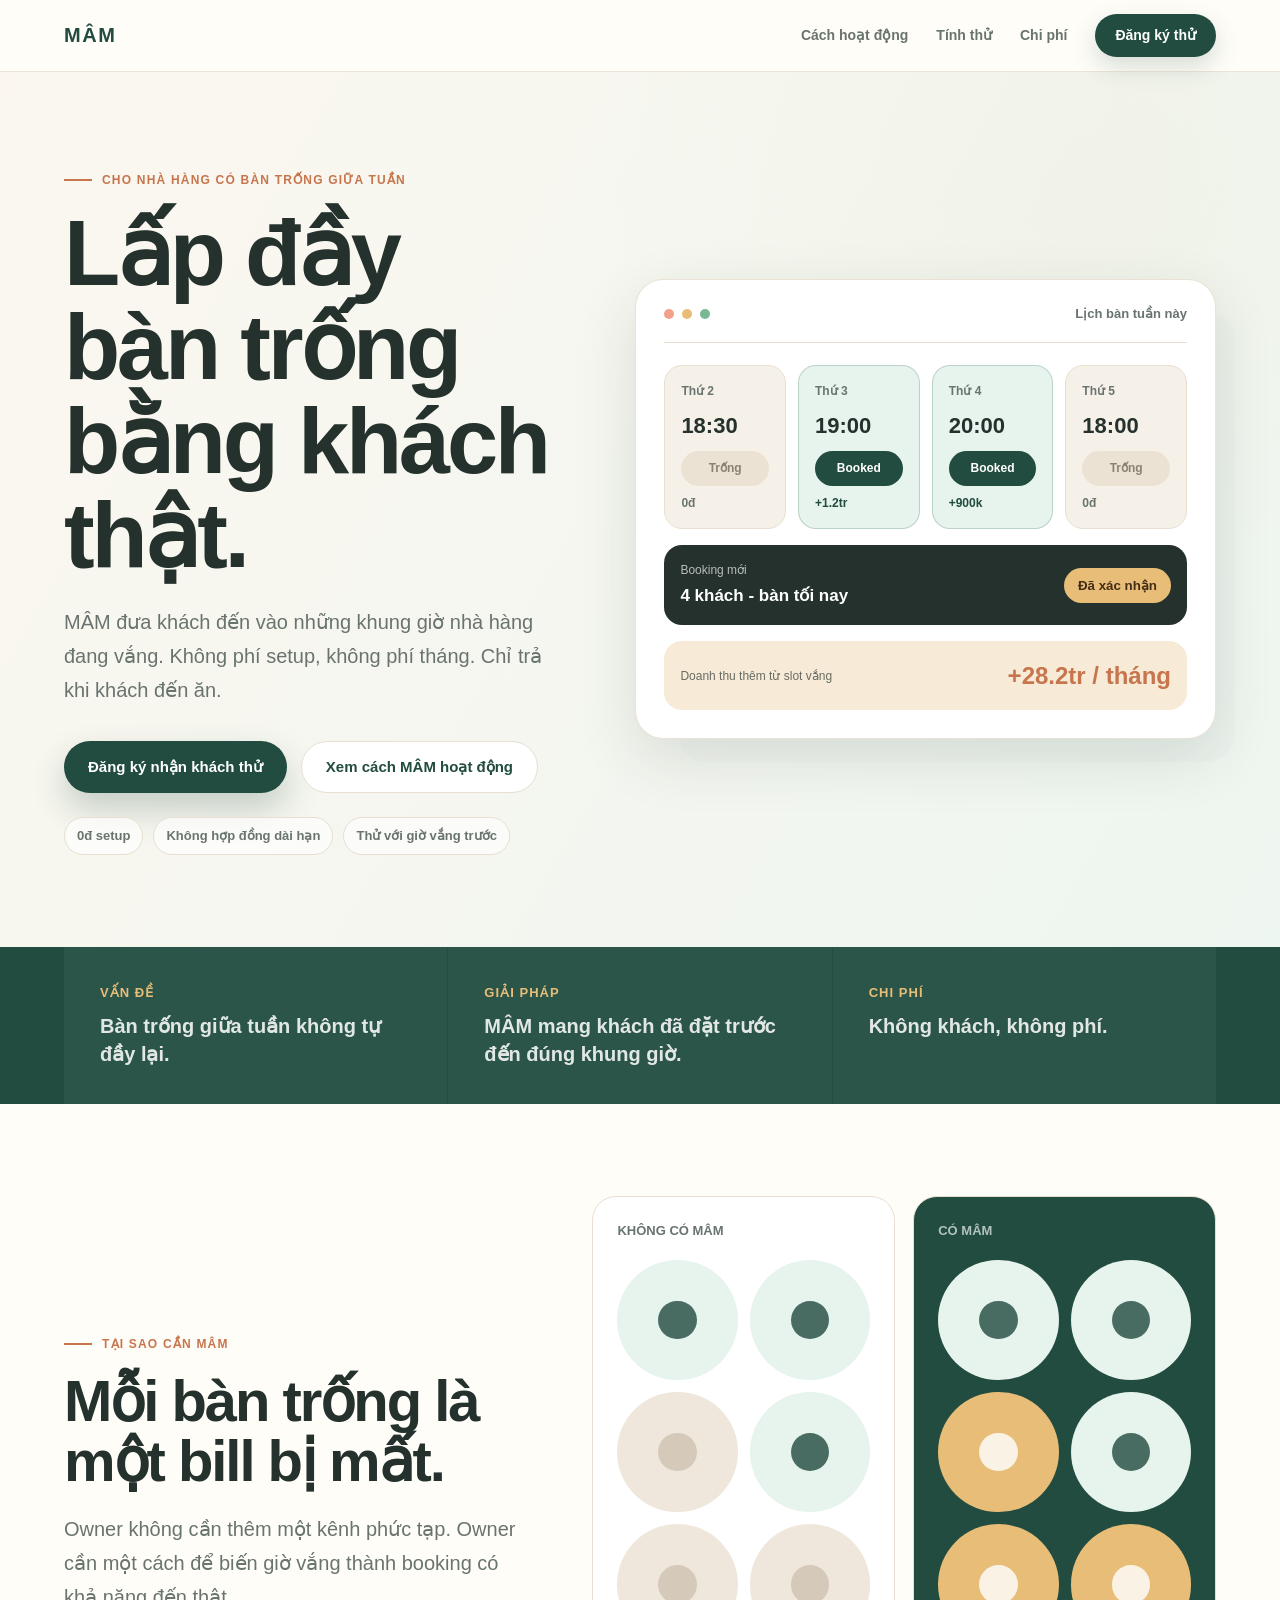
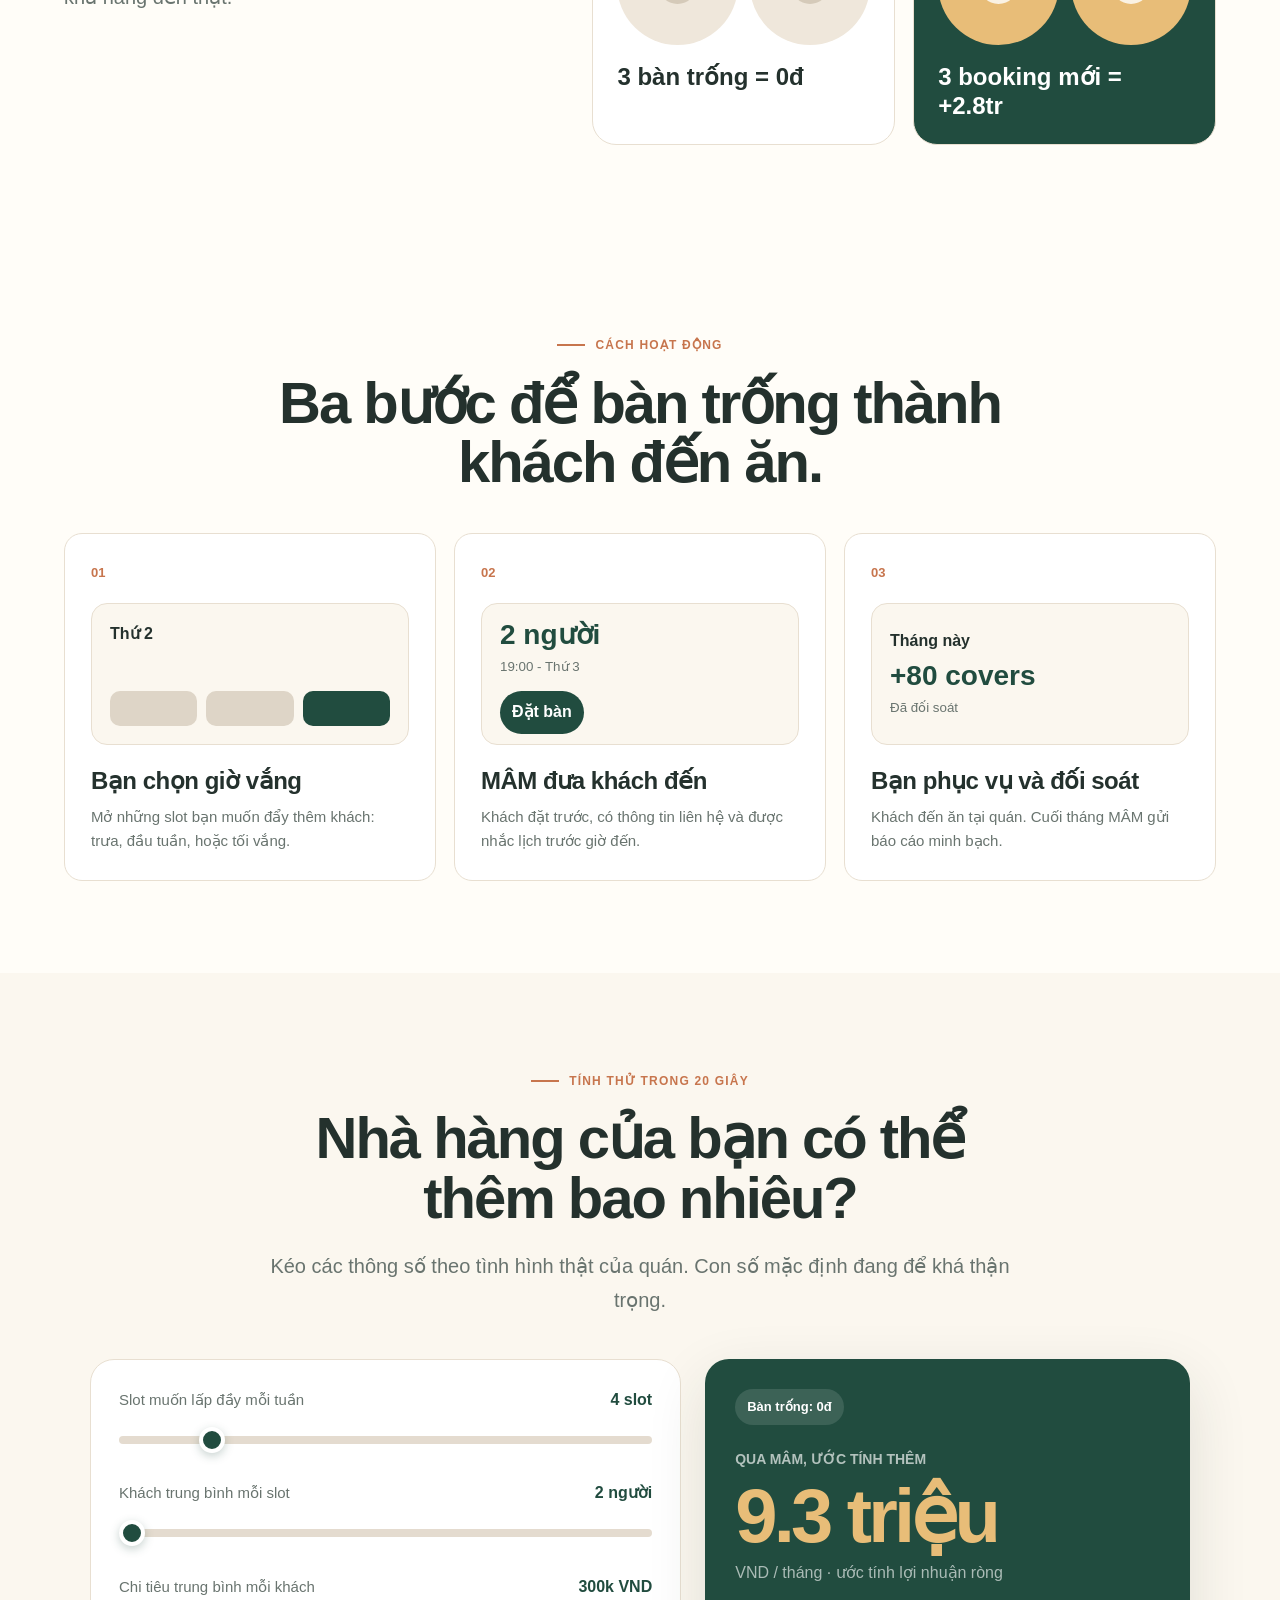
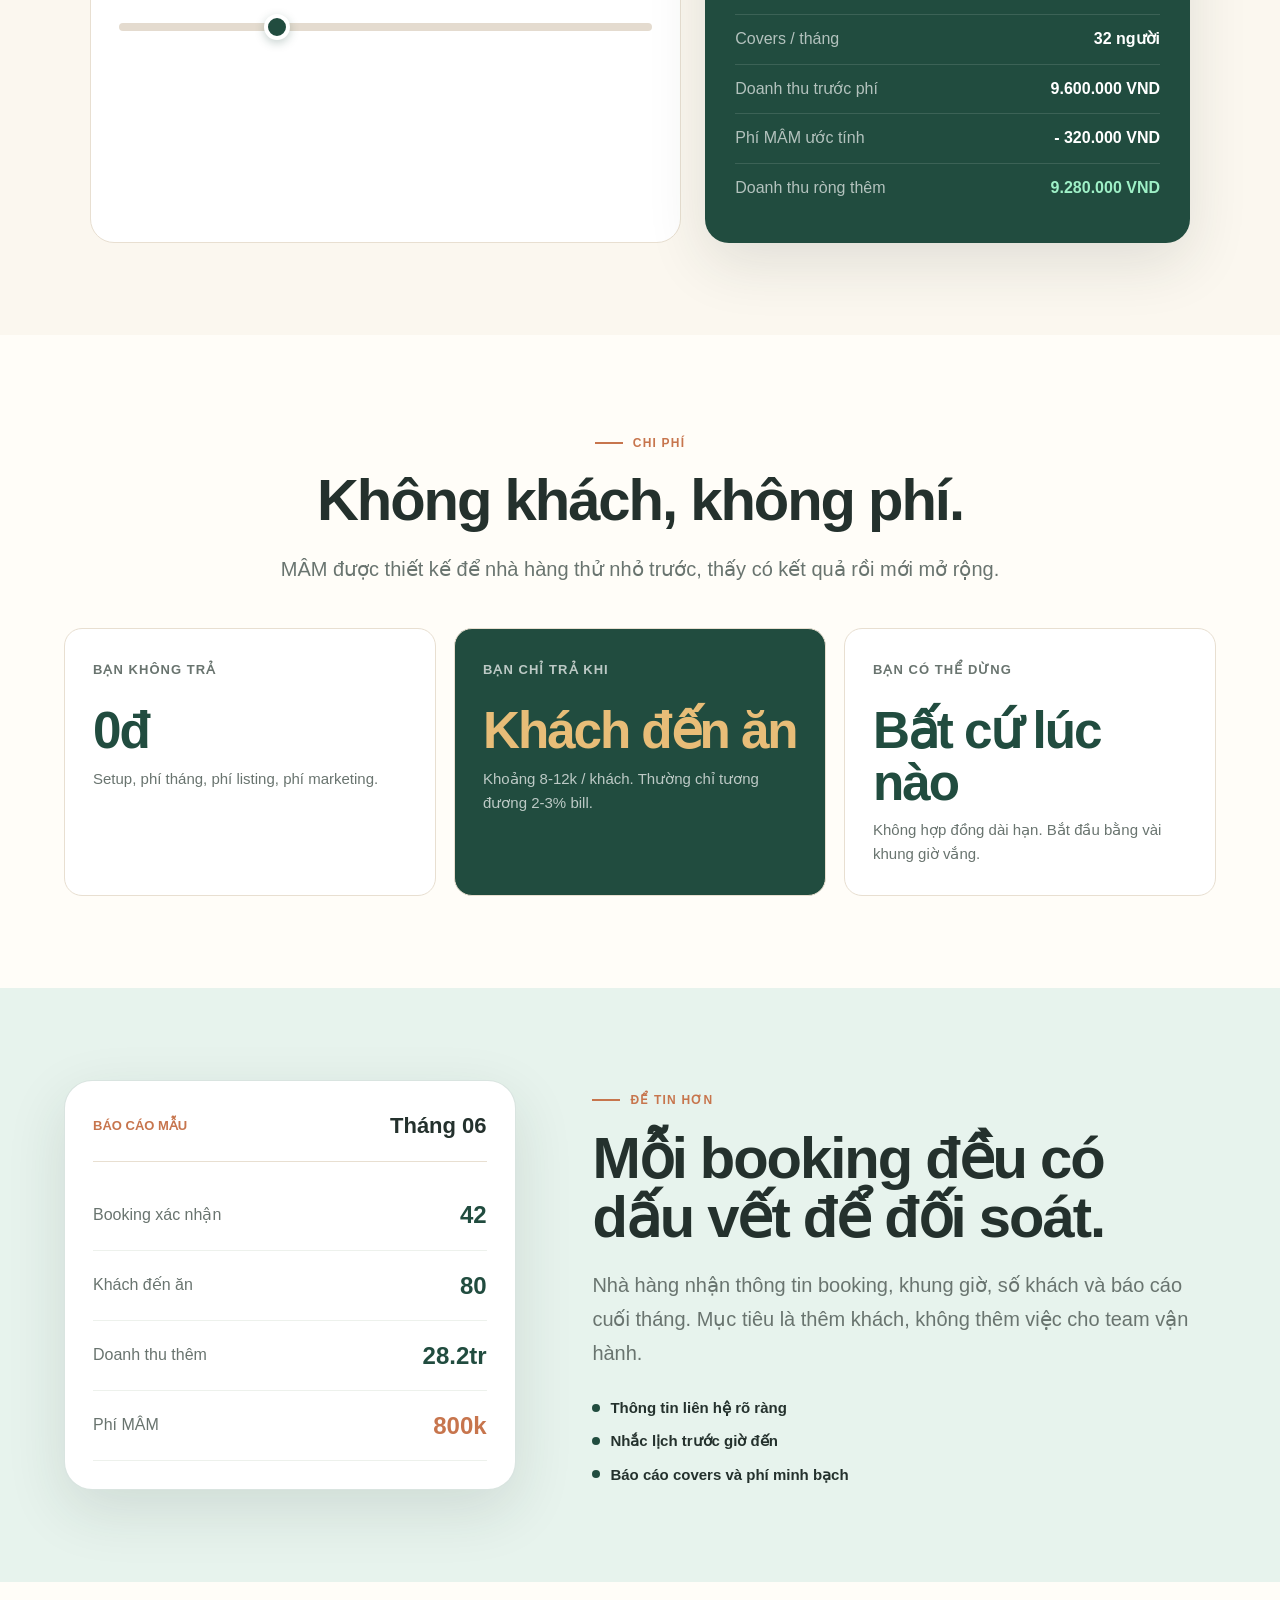
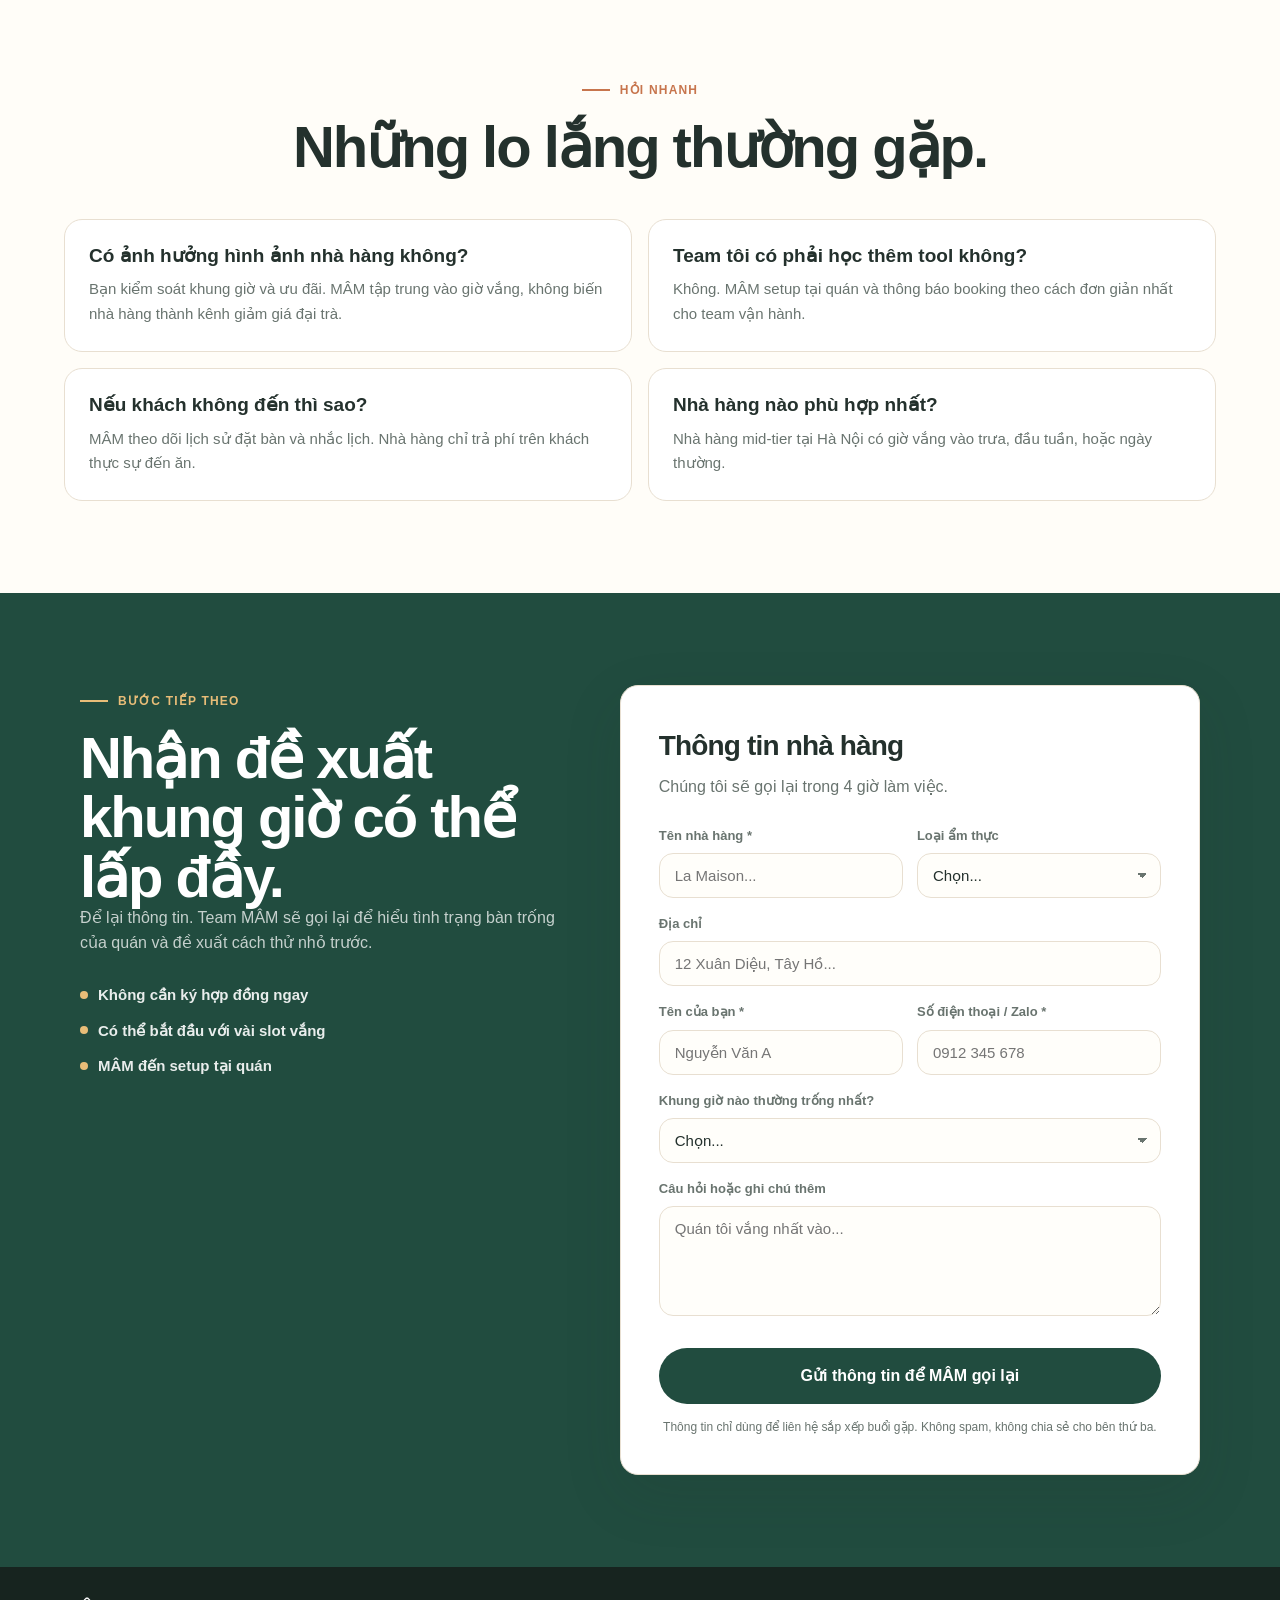
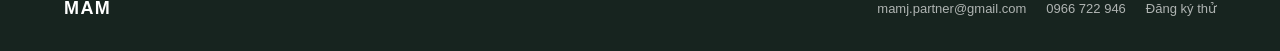
==== commit d95016fe: "Reapply "Redesign partner landing page for conversion" This reverts commit d34a9689ecc6db385180b9d7e" ====
--- a/index.html
+++ b/index.html
@@ -4,397 +4,396 @@
 <head>
     <meta charset="UTF-8">
     <meta name="viewport" content="width=device-width, initial-scale=1.0">
-    <title>MÂM · Nền tảng đặt bàn cho nhà hàng Hà Nội</title>
+    <title>MÂM - Lấp đầy bàn trống cho nhà hàng Hà Nội</title>
     <meta name="description"
-        content="MÂM giúp nhà hàng lấp đầy bàn trống giờ thấp điểm. Không phí cố định. Chỉ trả khi có khách thật đến.">
+        content="MÂM giúp nhà hàng lấp đầy bàn trống giờ thấp điểm. Không phí cố định. Chỉ trả khi có khách thật đến ăn.">
     <link rel="stylesheet" href="style.css">
 </head>
 
 <body>
-
-    <!-- NAV -->
     <nav>
         <a href="#" class="nav-logo">MÂM</a>
         <div class="nav-links">
             <a href="#how">Cách hoạt động</a>
+            <a href="#roi">Tính thử</a>
             <a href="#pricing">Chi phí</a>
-            <a href="#faq">FAQ</a>
-            <a href="#register" class="btn-nav">Đăng ký thử</a>
+            <a href="#register" class="btn-nav" data-track="nav_cta_click">Đăng ký thử</a>
         </div>
     </nav>
 
-    <!-- HERO -->
-    <section class="hero">
-        <div class="hero-inner">
-            <div class="hero-tag">🍽️ Dành cho nhà hàng Âu tại Hà Nội</div>
-            <h1>Bàn trống giữa tuần<br>là tiền <em>bạn đang bỏ lỡ.</em></h1>
-            <p class="hero-sub">MÂM mang khách thật đến lấp đầy những lúc vắng. Hệ thống xác nhận minh bạch, giúp nhà
-                hàng yên tâm phục vụ. Bạn chỉ trả phí khi có người thực sự ngồi xuống ăn.</p>
-            <div class="hero-ctas">
-                <a href="#register" class="btn-primary">Đăng ký thử miễn phí</a>
-                <a href="#how" class="btn-ghost">Xem cách hoạt động →</a>
-            </div>
-            <p class="hero-note">✨ Miễn phí tháng đầu · Không hợp đồng · Setup trong 30 phút</p>
-        </div>
-    </section>
-
-    <!-- VALUE PROPS -->
-    <section class="value-bg fade-up">
-        <div class="section-tag"> Tại sao MÂM</div>
-        <h2>Ba chuyện đau đầu<br><em>mà chủ nhà hàng nào cũng gặp</em></h2>
-        <p class="section-sub">Và cách MÂM xử lý giùm bạn.</p>
-
-        <div class="value-grid">
-            <div class="value-card">
-                <div class="value-icon">
-                    <svg viewBox="0 0 24 24">
-                        <path d="M17 21v-2a4 4 0 0 0-4-4H5a4 4 0 0 0-4 4v2" />
-                        <circle cx="9" cy="7" r="4" />
-                        <path d="M23 21v-2a4 4 0 0 0-3-3.87" />
-                        <path d="M16 3.13a4 4 0 0 1 0 7.75" />
-                    </svg>
-                </div>
-                <h3>Khách đặt bàn rồi... biến mất</h3>
-                <p>MÂM có hệ thống xác thực tự động và theo dõi khách hàng. Chúng tôi có biện pháp giới hạn với các tài khoản hay "bùng" bàn, giúp bạn an tâm vận hành.</p>
-            </div>
-            <div class="value-card">
-                <div class="value-icon">
-                    <svg viewBox="0 0 24 24">
-                        <rect x="3" y="4" width="18" height="18" rx="2" ry="2" />
-                        <line x1="16" y1="2" x2="16" y2="6" />
-                        <line x1="8" y1="2" x2="8" y2="6" />
-                        <line x1="3" y1="10" x2="21" y2="10" />
-                    </svg>
-                </div>
-                <h3>Giữa tuần vắng khách</h3>
-                <p>Bạn chọn lúc nào muốn đông khách hơn, MÂM lo phần còn lại. Vận hành vẫn chạy, thêm được 70% doanh thu vẫn hơn để bàn trống.</p>
-            </div>
-            <div class="value-card">
-                <div class="value-icon">
-                    <svg viewBox="0 0 24 24">
-                        <line x1="18" y1="20" x2="18" y2="10" />
-                        <line x1="12" y1="20" x2="12" y2="4" />
-                        <line x1="6" y1="20" x2="6" y2="14" />
-                    </svg>
-                </div>
-                <h3>Không có dữ liệu về khách</h3>
-                <p>Gọi điện thoại đặt bàn xong là quên. MÂM ghi lại hết: ai hay đến, giờ nào đông, khách nào quay lại.</p>
-            </div>
-        </div>
-    </section>
-
-
-
-    <!-- HOW IT WORKS -->
-    <section id="how" class="fade-up">
-        <div class="section-tag">🚀 Cách hoạt động</div>
-        <h2>4 bước, <em>bạn chỉ cần làm một</em></h2>
-        <p class="section-sub">3 bước đầu để team MÂM lo. Cái cuối là việc của bạn thôi.</p>
-
-        <div class="how-grid">
-            <div class="how-item">
-                <div class="how-n">01</div>
-                <div class="how-divider"></div>
-                <h3>Team MÂM đến setup</h3>
-                <p>Đến tận nhà hàng, lên nền tảng, chụp menu. 30 phút xong hết. Bạn chỉ cần pha cà phê mời tụi mình thôi
-                    😄</p>
-            </div>
-            <div class="how-item">
-                <div class="how-n">02</div>
-                <div class="how-divider"></div>
-                <h3>Chọn lúc muốn đông khách</h3>
-                <p>Tối đầu tuần, trưa vắng, bất kỳ khi nào bạn muốn. Ưu đãi combo/giá món, bạn quyết. Bật tắt thoải mái.
-                </p>
-            </div>
-            <div class="how-item">
-                <div class="how-n">03</div>
-                <div class="how-divider"></div>
-                <h3>Khách đặt và hẹn giờ</h3>
-                <p>Hệ thống tự động tiếp nhận và gửi tin nhắc nhở đến khách. Bạn chỉ việc mở thông báo xác nhận, không
-                    cần tốn nhân sự trực điện thoại.</p>
-            </div>
-            <div class="how-item">
-                <div class="how-n">04</div>
-                <div class="how-divider"></div>
-                <h3>Khách đến. Bạn làm điều bạn giỏi nhất 👨‍🍳</h3>
-                <p>Phục vụ thôi. Cuối tháng MÂM gửi báo cáo và hóa đơn hoa hồng.</p>
-            </div>
-        </div>
-    </section>
-
-    <!-- PRICING -->
-    <section id="pricing" class="pricing-bg fade-up">
-        <div class="section-tag">💸 Chi phí</div>
-        <h2>Miễn phí thật, <em>không có gì ẩn</em></h2>
-        <p class="section-sub">Toàn bộ con số nằm ở đây.</p>
-
-        <div class="pricing-wrap">
-            <div class="pricing-card">
-                <h3>Bạn không trả</h3>
-                <div class="price-rows">
-                    <div class="price-row">
-                        <span class="price-lbl">Phí đăng ký</span>
-                        <span class="price-val free">0đ</span>
-                    </div>
-                    <div class="price-row">
-                        <span class="price-lbl">Phí tháng cố định</span>
-                        <span class="price-val free">0đ</span>
-                    </div>
-                    <div class="price-row">
-                        <span class="price-lbl">Phí marketing</span>
-                        <span class="price-val free">0đ</span>
-                    </div>
-                    <div class="price-row">
-                        <span class="price-lbl">Phí setup</span>
-                        <span class="price-val free">0đ</span>
-                    </div>
-                    <div class="price-row">
-                        <span class="price-lbl">Phí tháng đầu</span>
-                        <span class="price-val free">0đ</span>
-                    </div>
-                </div>
-            </div>
-
-            <div class="pricing-card highlight">
-                <h3>Bạn trả khi có khách</h3>
-                <div class="price-rows">
-                    <div class="price-row">
-                        <span class="price-lbl">Hoa hồng per cover</span>
-                        <span class="price-val highlight-val">8–12k / người</span>
-                    </div>
-                    <div class="price-row">
-                        <span class="price-lbl">Bàn 2 người</span>
-                        <span class="price-val">16–24k VND</span>
-                    </div>
-                    <div class="price-row">
-                        <span class="price-lbl">Bàn 4 người</span>
-                        <span class="price-val">32–48k VND</span>
-                    </div>
-                    <div class="price-row">
-                        <span class="price-lbl">% bill trung bình</span>
-                        <span class="price-val">~2–3%</span>
-                    </div>
-                    <div class="price-row">
-                        <span class="price-lbl">Grab lấy bao nhiêu</span>
-                        <span class="price-val" style="text-decoration: line-through; opacity: 0.5;">25–30%</span>
-                    </div>
-                </div>
-            </div>
-        </div>
-
-        <p class="vs-note">Ví dụ: nhà hàng có 80 covers/tháng qua MÂM, bill trung bình 350k/người → doanh thu thêm 28
-            triệu, hoa hồng MÂM khoảng 800k. Lợi nhuận ròng thêm ~27.2 triệu/tháng.</p>
-    </section>
-
-    <!-- ROI CALCULATOR -->
-    <section class="roi-section fade-up">
-        <div class="section-tag">🧮 Tính thử</div>
-        <h2>Nhà hàng của bạn<br><em>thêm được bao nhiêu?</em></h2>
-        <p class="section-sub">Kéo thử xem con số với quy mô của bạn.</p>
-
-        <div class="roi-wrap">
-            <div class="roi-controls">
-                <div class="slider-group">
-                    <div class="slider-label">
-                        <span>Số slot mở mỗi tuần</span>
-                        <span class="slider-val" id="slots-val">4 slot</span>
-                    </div>
-                    <input type="range" min="1" max="20" value="4" step="1" id="slots">
-                </div>
-                <div class="slider-group">
-                    <div class="slider-label">
-                        <span>Số người / slot trung bình</span>
-                        <span class="slider-val" id="pax-val">2 người</span>
-                    </div>
-                    <input type="range" min="2" max="8" value="2" step="1" id="pax">
-                </div>
-                <div class="slider-group">
-                    <div class="slider-label">
-                        <span>Chi tiêu trung bình / người</span>
-                        <span class="slider-val" id="spend-val">300k VND</span>
-                    </div>
-                    <input type="range" min="100" max="800" value="300" step="50" id="spend">
-                </div>
-            </div>
-
-            <div class="roi-result">
-                <div class="roi-result-label">Doanh thu thêm / tháng</div>
-                <div class="roi-result-num" id="roi-total">0</div>
-                <div class="roi-result-sub" id="roi-sub">VND · ước tính</div>
-                <div class="roi-breakdown">
-                    <div class="roi-line">
-                        <span class="roi-line-lbl">Covers / tháng</span>
-                        <span class="roi-line-val" id="roi-covers">0 người</span>
-                    </div>
-                    <div class="roi-line">
-                        <span class="roi-line-lbl">Doanh thu gross</span>
-                        <span class="roi-line-val" id="roi-gross">0</span>
-                    </div>
-                    <div class="roi-line">
-                        <span class="roi-line-lbl">Hoa hồng MÂM (~10k/người)</span>
-                        <span class="roi-line-val deduct" id="roi-fee">− 0</span>
-                    </div>
-                    <div class="roi-line">
-                        <span class="roi-line-lbl">Lợi nhuận ròng thêm</span>
-                        <span class="roi-line-val" id="roi-net" style="color: #6ee7b7;">0</span>
-                    </div>
-                </div>
-            </div>
-        </div>
-    </section>
-
-    <!-- FAQ -->
-    <section id="faq" class="fade-up">
-        <div class="section-tag">❓ Hỏi đáp</div>
-        <h2>Mấy câu<br><em>hay được hỏi nhất</em></h2>
-
-        <div class="faq-grid">
-            <div class="faq-item">
-                <div class="faq-q">Tôi sợ discount làm ảnh hưởng hình ảnh nhà hàng</div>
-                <div class="faq-a">Hoàn toàn do bạn kiểm soát. Chỉ áp dụng lúc vắng, không lên mạng xã hội, không cuối
-                    tuần. Giống hãng hàng không bán vé rẻ giờ lệch ấy, chả ai nghĩ xấu về họ cả.</div>
-            </div>
-            <div class="faq-item">
-                <div class="faq-q">Tôi không có thời gian để quản lý thêm</div>
-                <div class="faq-a">MÂM gửi thông báo cực kỳ nhanh gọn. Có booking mới thì bạn nhận tin, bấm xác nhận là
-                    xong. Không cần thao tác phức tạp.</div>
-            </div>
-            <div class="faq-item">
-                <div class="faq-q">Làm sao tôi biết khách có đến thật không?</div>
-                <div class="faq-a">Hệ thống MÂM áp dụng các biện pháp xác thực nghiêm ngặt và đánh giá uy tín người dùng
-                    để loại bỏ đặt bàn ảo. Quản lý sẽ luôn thấy cập nhật ai đang đến, ai hủy.</div>
-            </div>
-            <div class="faq-item">
-                <div class="faq-q">Nếu muốn dừng thì sao?</div>
-                <div class="faq-a">Dừng lúc nào cũng được, không ai hỏi tại sao. Zero hợp đồng, zero phạt. </div>
-            </div>
-            <div class="faq-item">
-                <div class="faq-q">Khác Grab hay ShopeeFood thế nào?</div>
-                <div class="faq-a">Grab, ShopeeFood là giao đồ ăn, lấy 25–30% mỗi đơn. MÂM là đưa khách đến ngồi tại
-                    quán của bạn, chỉ lấy ~2–3%. Khác xa rồi.</div>
-            </div>
-            <div class="faq-item">
-                <div class="faq-q">Nhà hàng tôi có phù hợp không?</div>
-                <div class="faq-a">MÂM phù hợp nhất với các nhà hàng đồ Âu phân khúc tầm trung (mid-tier) tại Hà Nội, đặc biệt là những nơi đang vắng khách vào giờ trưa hoặc tối giữa tuần.</div>
-            </div>
-        </div>
-    </section>
-
-    <!-- REGISTER FORM -->
-    <div class="form-section" id="register">
-        <div class="form-wrap">
-            <div class="form-left">
-                <div class="section-tag">✍️ Đăng ký</div>
-                <h2>Thử free,<br><em>không mất gì hết</em></h2>
-                <p>Team MÂM sẽ liên hệ trong vòng 4 tiếng để hẹn gặp nhanh tại quán. Không cần chuẩn bị gì.</p>
-                <div class="form-guarantees">
-                    <div class="guarantee">
-                        <div class="guarantee-dot"></div>
-                        <span>Tháng đầu hoàn toàn miễn phí</span>
-                    </div>
-                    <div class="guarantee">
-                        <div class="guarantee-dot"></div>
-                        <span>Không hợp đồng, không ràng buộc</span>
-                    </div>
-                    <div class="guarantee">
-                        <div class="guarantee-dot"></div>
-                        <span>Không mất gì hết</span>
-                    </div>
-                    <div class="guarantee">
-                        <div class="guarantee-dot"></div>
-                        <span>Chúng tôi đến tận nơi để setup</span>
-                    </div>
-                </div>
-            </div>
-
-            <div class="form-card">
-                <div id="form-content">
-                    <h3>Thông tin nhà hàng</h3>
-                    <p class="form-sub">Điền vào đây, chúng tôi sẽ gọi lại để đặt lịch gặp.</p>
-
-                    <div class="form-row">
+    <main>
+        <section class="hero">
+            <div class="hero-copy">
+                <div class="eyebrow">Cho nhà hàng có bàn trống giữa tuần</div>
+                <h1>Lấp đầy bàn trống bằng khách thật.</h1>
+                <p>MÂM đưa khách đến vào những khung giờ nhà hàng đang vắng. Không phí setup, không phí tháng. Chỉ trả khi khách đến ăn.</p>
+                <div class="hero-actions">
+                    <a href="#register" class="btn-primary" data-track="hero_cta_click">Đăng ký nhận khách thử</a>
+                    <a href="#how" class="btn-secondary">Xem cách MÂM hoạt động</a>
+                </div>
+                <div class="risk-row">
+                    <span>0đ setup</span>
+                    <span>Không hợp đồng dài hạn</span>
+                    <span>Thử với giờ vắng trước</span>
+                </div>
+            </div>
+
+            <div class="hero-visual" aria-label="Minh họa lịch đặt bàn MÂM">
+                <div class="mock-browser">
+                    <div class="browser-top">
+                        <span></span>
+                        <span></span>
+                        <span></span>
+                        <strong>Lịch bàn tuần này</strong>
+                    </div>
+                    <div class="schedule-grid">
+                        <div class="day muted">
+                            <span>Thứ 2</span>
+                            <strong>18:30</strong>
+                            <em>Trống</em>
+                            <small>0đ</small>
+                        </div>
+                        <div class="day active">
+                            <span>Thứ 3</span>
+                            <strong>19:00</strong>
+                            <em>Booked</em>
+                            <small>+1.2tr</small>
+                        </div>
+                        <div class="day active">
+                            <span>Thứ 4</span>
+                            <strong>20:00</strong>
+                            <em>Booked</em>
+                            <small>+900k</small>
+                        </div>
+                        <div class="day muted">
+                            <span>Thứ 5</span>
+                            <strong>18:00</strong>
+                            <em>Trống</em>
+                            <small>0đ</small>
+                        </div>
+                    </div>
+                    <div class="booking-card">
+                        <div>
+                            <span>Booking mới</span>
+                            <strong>4 khách - bàn tối nay</strong>
+                        </div>
+                        <button>Đã xác nhận</button>
+                    </div>
+                    <div class="revenue-bar">
+                        <span>Doanh thu thêm từ slot vắng</span>
+                        <strong>+28.2tr / tháng</strong>
+                    </div>
+                </div>
+            </div>
+        </section>
+
+        <section class="signal-strip fade-up">
+            <div>
+                <strong>Vấn đề</strong>
+                <span>Bàn trống giữa tuần không tự đầy lại.</span>
+            </div>
+            <div>
+                <strong>Giải pháp</strong>
+                <span>MÂM mang khách đã đặt trước đến đúng khung giờ.</span>
+            </div>
+            <div>
+                <strong>Chi phí</strong>
+                <span>Không khách, không phí.</span>
+            </div>
+        </section>
+
+        <section class="problem-section fade-up">
+            <div class="section-copy">
+                <div class="eyebrow">Tại sao cần MÂM</div>
+                <h2>Mỗi bàn trống là một bill bị mất.</h2>
+                <p>Owner không cần thêm một kênh phức tạp. Owner cần một cách để biến giờ vắng thành booking có khả năng đến thật.</p>
+            </div>
+            <div class="before-after">
+                <div class="capacity-column">
+                    <span>Không có MÂM</span>
+                    <div class="table-map">
+                        <i></i><i></i><i class="empty"></i><i></i><i class="empty"></i><i class="empty"></i>
+                    </div>
+                    <strong>3 bàn trống = 0đ</strong>
+                </div>
+                <div class="capacity-column filled">
+                    <span>Có MÂM</span>
+                    <div class="table-map">
+                        <i></i><i></i><i class="booked"></i><i></i><i class="booked"></i><i class="booked"></i>
+                    </div>
+                    <strong>3 booking mới = +2.8tr</strong>
+                </div>
+            </div>
+        </section>
+
+        <section id="how" class="how-section fade-up">
+            <div class="section-copy center">
+                <div class="eyebrow">Cách hoạt động</div>
+                <h2>Ba bước để bàn trống thành khách đến ăn.</h2>
+            </div>
+            <div class="flow-grid">
+                <div class="flow-step">
+                    <span>01</span>
+                    <div class="mini-screen slots">
+                        <b>Thứ 2</b><i></i><i></i><i class="on"></i>
+                    </div>
+                    <h3>Bạn chọn giờ vắng</h3>
+                    <p>Mở những slot bạn muốn đẩy thêm khách: trưa, đầu tuần, hoặc tối vắng.</p>
+                </div>
+                <div class="flow-step">
+                    <span>02</span>
+                    <div class="mini-screen guest">
+                        <b>2 người</b>
+                        <small>19:00 - Thứ 3</small>
+                        <em>Đặt bàn</em>
+                    </div>
+                    <h3>MÂM đưa khách đến</h3>
+                    <p>Khách đặt trước, có thông tin liên hệ và được nhắc lịch trước giờ đến.</p>
+                </div>
+                <div class="flow-step">
+                    <span>03</span>
+                    <div class="mini-screen report">
+                        <b>Tháng này</b>
+                        <strong>+80 covers</strong>
+                        <small>Đã đối soát</small>
+                    </div>
+                    <h3>Bạn phục vụ và đối soát</h3>
+                    <p>Khách đến ăn tại quán. Cuối tháng MÂM gửi báo cáo minh bạch.</p>
+                </div>
+            </div>
+        </section>
+
+        <section id="roi" class="roi-section fade-up">
+            <div class="roi-copy">
+                <div class="eyebrow">Tính thử trong 20 giây</div>
+                <h2>Nhà hàng của bạn có thể thêm bao nhiêu?</h2>
+                <p>Kéo các thông số theo tình hình thật của quán. Con số mặc định đang để khá thận trọng.</p>
+            </div>
+            <div class="roi-wrap">
+                <div class="roi-controls">
+                    <div class="slider-group">
+                        <div class="slider-label">
+                            <span>Slot muốn lấp đầy mỗi tuần</span>
+                            <strong id="slots-val">4 slot</strong>
+                        </div>
+                        <input type="range" min="1" max="20" value="4" step="1" id="slots">
+                    </div>
+                    <div class="slider-group">
+                        <div class="slider-label">
+                            <span>Khách trung bình mỗi slot</span>
+                            <strong id="pax-val">2 người</strong>
+                        </div>
+                        <input type="range" min="2" max="8" value="2" step="1" id="pax">
+                    </div>
+                    <div class="slider-group">
+                        <div class="slider-label">
+                            <span>Chi tiêu trung bình mỗi khách</span>
+                            <strong id="spend-val">300k VND</strong>
+                        </div>
+                        <input type="range" min="100" max="800" value="300" step="50" id="spend">
+                    </div>
+                </div>
+
+                <div class="roi-result">
+                    <span>Bàn trống: 0đ</span>
+                    <div class="roi-result-label">Qua MÂM, ước tính thêm</div>
+                    <div class="roi-result-num" id="roi-total">0</div>
+                    <div class="roi-result-sub" id="roi-sub">VND / tháng</div>
+                    <div class="roi-breakdown">
+                        <div class="roi-line">
+                            <span>Covers / tháng</span>
+                            <strong id="roi-covers">0 người</strong>
+                        </div>
+                        <div class="roi-line">
+                            <span>Doanh thu trước phí</span>
+                            <strong id="roi-gross">0</strong>
+                        </div>
+                        <div class="roi-line">
+                            <span>Phí MÂM ước tính</span>
+                            <strong id="roi-fee">- 0</strong>
+                        </div>
+                        <div class="roi-line highlight-line">
+                            <span>Doanh thu ròng thêm</span>
+                            <strong id="roi-net">0</strong>
+                        </div>
+                    </div>
+                </div>
+            </div>
+        </section>
+
+        <section id="pricing" class="pricing-section fade-up">
+            <div class="section-copy center">
+                <div class="eyebrow">Chi phí</div>
+                <h2>Không khách, không phí.</h2>
+                <p>MÂM được thiết kế để nhà hàng thử nhỏ trước, thấy có kết quả rồi mới mở rộng.</p>
+            </div>
+            <div class="pricing-grid">
+                <div class="price-panel quiet">
+                    <span>Bạn không trả</span>
+                    <strong>0đ</strong>
+                    <p>Setup, phí tháng, phí listing, phí marketing.</p>
+                </div>
+                <div class="price-panel active">
+                    <span>Bạn chỉ trả khi</span>
+                    <strong>Khách đến ăn</strong>
+                    <p>Khoảng 8-12k / khách. Thường chỉ tương đương 2-3% bill.</p>
+                </div>
+                <div class="price-panel quiet">
+                    <span>Bạn có thể dừng</span>
+                    <strong>Bất cứ lúc nào</strong>
+                    <p>Không hợp đồng dài hạn. Bắt đầu bằng vài khung giờ vắng.</p>
+                </div>
+            </div>
+        </section>
+
+        <section class="proof-section fade-up">
+            <div class="proof-visual">
+                <div class="report-card">
+                    <div class="report-head">
+                        <span>Báo cáo mẫu</span>
+                        <strong>Tháng 06</strong>
+                    </div>
+                    <div class="report-row"><span>Booking xác nhận</span><strong>42</strong></div>
+                    <div class="report-row"><span>Khách đến ăn</span><strong>80</strong></div>
+                    <div class="report-row"><span>Doanh thu thêm</span><strong>28.2tr</strong></div>
+                    <div class="report-row soft"><span>Phí MÂM</span><strong>800k</strong></div>
+                </div>
+            </div>
+            <div class="section-copy">
+                <div class="eyebrow">Để tin hơn</div>
+                <h2>Mỗi booking đều có dấu vết để đối soát.</h2>
+                <p>Nhà hàng nhận thông tin booking, khung giờ, số khách và báo cáo cuối tháng. Mục tiêu là thêm khách, không thêm việc cho team vận hành.</p>
+                <div class="proof-list">
+                    <span>Thông tin liên hệ rõ ràng</span>
+                    <span>Nhắc lịch trước giờ đến</span>
+                    <span>Báo cáo covers và phí minh bạch</span>
+                </div>
+            </div>
+        </section>
+
+        <section id="faq" class="faq-section fade-up">
+            <div class="section-copy center">
+                <div class="eyebrow">Hỏi nhanh</div>
+                <h2>Những lo lắng thường gặp.</h2>
+            </div>
+            <div class="faq-grid">
+                <div class="faq-item">
+                    <strong>Có ảnh hưởng hình ảnh nhà hàng không?</strong>
+                    <p>Bạn kiểm soát khung giờ và ưu đãi. MÂM tập trung vào giờ vắng, không biến nhà hàng thành kênh giảm giá đại trà.</p>
+                </div>
+                <div class="faq-item">
+                    <strong>Team tôi có phải học thêm tool không?</strong>
+                    <p>Không. MÂM setup tại quán và thông báo booking theo cách đơn giản nhất cho team vận hành.</p>
+                </div>
+                <div class="faq-item">
+                    <strong>Nếu khách không đến thì sao?</strong>
+                    <p>MÂM theo dõi lịch sử đặt bàn và nhắc lịch. Nhà hàng chỉ trả phí trên khách thực sự đến ăn.</p>
+                </div>
+                <div class="faq-item">
+                    <strong>Nhà hàng nào phù hợp nhất?</strong>
+                    <p>Nhà hàng mid-tier tại Hà Nội có giờ vắng vào trưa, đầu tuần, hoặc ngày thường.</p>
+                </div>
+            </div>
+        </section>
+
+        <section class="form-section" id="register">
+            <div class="form-wrap">
+                <div class="form-left">
+                    <div class="eyebrow">Bước tiếp theo</div>
+                    <h2>Nhận đề xuất khung giờ có thể lấp đầy.</h2>
+                    <p>Để lại thông tin. Team MÂM sẽ gọi lại để hiểu tình trạng bàn trống của quán và đề xuất cách thử nhỏ trước.</p>
+                    <div class="form-guarantees">
+                        <div class="guarantee"><span></span>Không cần ký hợp đồng ngay</div>
+                        <div class="guarantee"><span></span>Có thể bắt đầu với vài slot vắng</div>
+                        <div class="guarantee"><span></span>MÂM đến setup tại quán</div>
+                    </div>
+                </div>
+
+                <div class="form-card">
+                    <div id="form-content">
+                        <h3>Thông tin nhà hàng</h3>
+                        <p class="form-sub">Chúng tôi sẽ gọi lại trong 4 giờ làm việc.</p>
+
+                        <div class="form-row">
+                            <div class="form-field">
+                                <label>Tên nhà hàng *</label>
+                                <input type="text" id="f-name" placeholder="La Maison..." required>
+                            </div>
+                            <div class="form-field">
+                                <label>Loại ẩm thực</label>
+                                <select id="f-cuisine">
+                                    <option value="">Chọn...</option>
+                                    <option>Pháp / French</option>
+                                    <option>Ý / Italian</option>
+                                    <option>Âu khác / Western</option>
+                                    <option>Á / Asian</option>
+                                    <option>Fusion</option>
+                                    <option>Khác</option>
+                                </select>
+                            </div>
+                        </div>
+
                         <div class="form-field">
-                            <label>Tên nhà hàng *</label>
-                            <input type="text" id="f-name" placeholder="La Maison..." required>
-                        </div>
+                            <label>Địa chỉ</label>
+                            <input type="text" id="f-address" placeholder="12 Xuân Diệu, Tây Hồ...">
+                        </div>
+
+                        <div class="form-row">
+                            <div class="form-field">
+                                <label>Tên của bạn *</label>
+                                <input type="text" id="f-contact" placeholder="Nguyễn Văn A">
+                            </div>
+                            <div class="form-field">
+                                <label>Số điện thoại / Zalo *</label>
+                                <input type="tel" id="f-phone" placeholder="0912 345 678">
+                            </div>
+                        </div>
+
                         <div class="form-field">
-                            <label>Loại ẩm thực</label>
-                            <select id="f-cuisine">
+                            <label>Khung giờ nào thường trống nhất?</label>
+                            <select id="f-slot">
                                 <option value="">Chọn...</option>
-                                <option>Pháp / French</option>
-                                <option>Ý / Italian</option>
-                                <option>Âu khác / Western</option>
-                                <option>Á / Asian</option>
-                                <option>Fusion</option>
-                                <option>Khác</option>
+                                <option>Thứ 2-3 tối</option>
+                                <option>Thứ 3-4 tối</option>
+                                <option>Thứ 4-5 tối</option>
+                                <option>Buổi trưa các ngày thường</option>
+                                <option>Nhiều khung giờ</option>
                             </select>
                         </div>
-                    </div>
-
-                    <div class="form-field">
-                        <label>Địa chỉ *</label>
-                        <input type="text" id="f-address" placeholder="12 Xuân Diệu, Tây Hồ...">
-                    </div>
-
-                    <div class="form-row">
+
                         <div class="form-field">
-                            <label>Tên của bạn *</label>
-                            <input type="text" id="f-contact" placeholder="Nguyễn Văn A">
-                        </div>
-                        <div class="form-field">
-                            <label>Số điện thoại / Zalo *</label>
-                            <input type="tel" id="f-phone" placeholder="0912 345 678">
-                        </div>
-                    </div>
-
-                    <div class="form-field">
-                        <label>Khung giờ nào thường trống nhất?</label>
-                        <select id="f-slot">
-                            <option value="">Chọn...</option>
-                            <option>Thứ 2–3 tối</option>
-                            <option>Thứ 3–4 tối</option>
-                            <option>Thứ 4–5 tối</option>
-                            <option>Buổi trưa các ngày thường</option>
-                            <option>Nhiều khung giờ</option>
-                        </select>
-                    </div>
-
-                    <div class="form-field">
-                        <label>Câu hỏi hoặc ghi chú thêm</label>
-                        <textarea id="f-note" placeholder="Tôi đang muốn hỏi thêm về..."></textarea>
-                    </div>
-
-                    <button class="btn-submit" onclick="submitForm()">Đăng ký · Chúng tôi gọi lại trong 4 giờ</button>
-                    <p class="form-legal">Thông tin của bạn chỉ dùng để liên hệ sắp xếp buổi gặp. Không spam, không chia
-                        sẻ cho bên thứ ba.</p>
-                </div>
-
-                <div class="form-success" id="form-success">
-                    <div class="success-icon">
-                        <svg viewBox="0 0 24 24">
-                            <polyline points="20 6 9 17 4 12" />
-                        </svg>
-                    </div>
-                    <h3>Đã nhận thông tin rồi!</h3>
-                    <p>Chúng tôi sẽ gọi lại trong vòng 4 giờ để sắp xếp buổi gặp tại nhà hàng của bạn.<br><br>Trong lúc
-                        đó nếu cần gì, nhắn Zalo: <strong>MÂM HN</strong></p>
-                </div>
-            </div>
-        </div>
-
-    <!-- FOOTER -->
+                            <label>Câu hỏi hoặc ghi chú thêm</label>
+                            <textarea id="f-note" placeholder="Quán tôi vắng nhất vào..."></textarea>
+                        </div>
+
+                        <button class="btn-submit" onclick="submitForm()">Gửi thông tin để MÂM gọi lại</button>
+                        <p class="form-legal">Thông tin chỉ dùng để liên hệ sắp xếp buổi gặp. Không spam, không chia sẻ cho bên thứ ba.</p>
+                    </div>
+
+                    <div class="form-success" id="form-success">
+                        <div class="success-icon">
+                            <svg viewBox="0 0 24 24">
+                                <polyline points="20 6 9 17 4 12" />
+                            </svg>
+                        </div>
+                        <h3>Đã nhận thông tin.</h3>
+                        <p>Team MÂM sẽ gọi lại trong vòng 4 giờ để sắp xếp buổi gặp nhanh tại nhà hàng của bạn.</p>
+                    </div>
+                </div>
+            </div>
+        </section>
+    </main>
+
     <footer>
         <span class="footer-logo">MÂM</span>
         <div class="footer-links">
-            <a href="mailto:mamj.partner@gmail.com">mamj.partner@gmail.com</a>
-            <a href="tel:0966722946">0966 722 946</a>
-            <a href="#">Zalo: MÂM HN</a>
-            <a href="#">Chính sách bảo mật</a>
+            <a href="mailto:mamj.partner@gmail.com" data-track="email_click">mamj.partner@gmail.com</a>
+            <a href="tel:0966722946" data-track="phone_click">0966 722 946</a>
+            <a href="#register">Đăng ký thử</a>
         </div>
     </footer>
 
     <script src="script.js"></script>
-
 </body>
 
-</html>+</html>
--- a/style.css
+++ b/style.css
@@ -7,19 +7,21 @@
 }
 
 :root {
-    --green: #1a4235;
-    --green2: #25614f;
-    --gold: #d4a373;
-    --rust: #e07a5f;
-    --cream: #fbfaf8;
-    --stone: #a4a2a2;
+    --leaf: #214c3f;
+    --leaf-2: #2f6b57;
+    --mint: #e7f3ed;
+    --rice: #fbf7ef;
+    --linen: #fffdf8;
+    --terracotta: #c7754d;
+    --honey: #e8bd78;
+    --ink: #24312d;
+    --muted: #69746f;
+    --soft: #f4efe5;
+    --line: #e8dfd1;
     --white: #ffffff;
-    --ink: #1f2937;
-    --muted: #6b7280;
-    --light: #f3f4f6;
-    --border: #e5e7eb;
-    --radius: 12px;
-    --font-sans: 'Helvetica Neue', Helvetica, Arial, 'Liberation Sans', sans-serif;
+    --shadow: 0 20px 60px rgba(36, 49, 45, 0.12);
+    --radius: 18px;
+    --font-sans: -apple-system, BlinkMacSystemFont, "Segoe UI", "Helvetica Neue", Arial, sans-serif;
 }
 
 html {
@@ -28,740 +30,912 @@
 
 body {
     font-family: var(--font-sans);
-    background: var(--white);
+    background: var(--linen);
     color: var(--ink);
     font-size: 16px;
-    line-height: 1.6;
+    line-height: 1.55;
     -webkit-font-smoothing: antialiased;
 }
 
-/* NAV */
+a {
+    color: inherit;
+}
+
 nav {
     position: sticky;
     top: 0;
-    z-index: 100;
-    background: var(--white);
-    border-bottom: 1px solid var(--border);
-    padding: 0 48px;
-    height: 60px;
+    z-index: 20;
+    height: 72px;
+    padding: 0 clamp(20px, 5vw, 72px);
     display: flex;
     align-items: center;
     justify-content: space-between;
+    background: rgba(255, 253, 248, 0.9);
+    border-bottom: 1px solid rgba(232, 223, 209, 0.8);
+    backdrop-filter: blur(14px);
 }
 
 .nav-logo {
-    font-family: var(--font-sans);
+    color: var(--leaf);
     font-size: 20px;
-    font-weight: 700;
-    color: var(--green);
+    font-weight: 800;
     letter-spacing: 0.08em;
     text-decoration: none;
-    text-transform: uppercase;
 }
 
 .nav-links {
     display: flex;
     align-items: center;
-    gap: 32px;
+    gap: 28px;
 }
 
 .nav-links a {
-    font-size: 13px;
-    color: var(--muted);
+    color: var(--muted);
+    font-size: 14px;
+    font-weight: 600;
     text-decoration: none;
-    font-weight: 400;
-    transition: color 0.15s;
 }
 
 .nav-links a:hover {
-    color: var(--ink);
-}
-
+    color: var(--leaf);
+}
+
+.nav-links .btn-nav,
 .btn-nav {
-    background: var(--green);
+    background: var(--leaf);
+    border-radius: 999px;
     color: var(--white);
-    font-family: var(--font-sans);
-    font-size: 13px;
-    font-weight: 500;
-    padding: 8px 20px;
-    border: none;
-    border-radius: 100px;
-    cursor: pointer;
-    text-decoration: none;
-    transition: all 0.2s;
-}
-
-.nav-links .btn-nav {
-    color: var(--white);
-}
-
-.btn-nav:hover {
-    background: var(--green2);
-    color: var(--white);
-    transform: translateY(-1px);
-}
-
-/* HERO */
+    padding: 11px 20px;
+    box-shadow: 0 10px 24px rgba(33, 76, 63, 0.18);
+}
+
+main {
+    overflow: hidden;
+}
+
+section,
+.signal-strip {
+    padding: 92px clamp(20px, 5vw, 72px);
+}
+
 .hero {
-    background: linear-gradient(135deg, var(--green) 0%, #1e4d3d 50%, var(--green) 100%);
-    padding: 56px 48px 80px;
-    position: relative;
-    overflow: hidden;
-}
-
-.hero::after {
-    content: '';
-    position: absolute;
-    right: -100px;
-    top: -100px;
-    width: 500px;
-    height: 500px;
-    border-radius: 50%;
-    background: radial-gradient(circle, rgba(212, 162, 78, 0.12) 0%, transparent 70%);
-    pointer-events: none;
-}
-
-.hero-inner {
-    max-width: 680px;
-    position: relative;
-    z-index: 1;
-}
-
-.hero-tag {
+    min-height: calc(100vh - 72px);
+    display: grid;
+    grid-template-columns: minmax(0, 0.92fr) minmax(420px, 1.08fr);
+    gap: clamp(36px, 6vw, 88px);
+    align-items: center;
+    background:
+        linear-gradient(120deg, rgba(251, 247, 239, 0.98), rgba(231, 243, 237, 0.72)),
+        radial-gradient(circle at 82% 12%, rgba(232, 189, 120, 0.32), transparent 34%);
+}
+
+.hero-copy {
+    max-width: 620px;
+}
+
+.eyebrow {
     display: inline-flex;
     align-items: center;
-    gap: 6px;
-    font-size: 11px;
-    font-weight: 500;
-    color: var(--gold);
+    gap: 10px;
+    color: var(--terracotta);
+    font-size: 12px;
+    font-weight: 800;
     letter-spacing: 0.1em;
+    margin-bottom: 18px;
     text-transform: uppercase;
+}
+
+.eyebrow::before {
+    background: currentColor;
+    content: "";
+    display: block;
+    height: 2px;
+    width: 28px;
+}
+
+h1,
+h2 {
+    color: var(--ink);
+    font-weight: 780;
+    letter-spacing: -0.035em;
+    line-height: 1.02;
+}
+
+h1 {
+    font-size: clamp(48px, 8vw, 92px);
+    max-width: 760px;
+}
+
+h2 {
+    font-size: clamp(34px, 5vw, 58px);
+}
+
+.hero-copy p,
+.section-copy p,
+.roi-copy p {
+    color: var(--muted);
+    font-size: clamp(17px, 2vw, 20px);
+    line-height: 1.7;
+    margin-top: 22px;
+}
+
+.hero-actions {
+    display: flex;
+    flex-wrap: wrap;
+    gap: 14px;
+    margin-top: 34px;
+}
+
+.btn-primary,
+.btn-secondary {
+    align-items: center;
+    border-radius: 999px;
+    display: inline-flex;
+    font-size: 15px;
+    font-weight: 750;
+    justify-content: center;
+    min-height: 52px;
+    padding: 0 24px;
+    text-decoration: none;
+    transition: transform 0.18s ease, box-shadow 0.18s ease, background 0.18s ease;
+}
+
+.btn-primary {
+    background: var(--leaf);
+    color: var(--white);
+    box-shadow: 0 16px 34px rgba(33, 76, 63, 0.24);
+}
+
+.btn-primary:hover,
+.btn-secondary:hover {
+    transform: translateY(-2px);
+}
+
+.btn-secondary {
+    background: var(--white);
+    border: 1px solid var(--line);
+    color: var(--leaf);
+}
+
+.risk-row {
+    display: flex;
+    flex-wrap: wrap;
+    gap: 10px;
+    margin-top: 24px;
+}
+
+.risk-row span {
+    background: rgba(255, 255, 255, 0.68);
+    border: 1px solid var(--line);
+    border-radius: 999px;
+    color: var(--muted);
+    font-size: 13px;
+    font-weight: 700;
+    padding: 8px 12px;
+}
+
+.hero-visual {
+    position: relative;
+}
+
+.mock-browser {
+    background: var(--white);
+    border: 1px solid rgba(232, 223, 209, 0.9);
+    border-radius: 28px;
+    box-shadow: var(--shadow);
+    padding: clamp(18px, 3vw, 28px);
+    position: relative;
+}
+
+.mock-browser::before {
+    background: var(--leaf);
+    border-radius: 28px;
+    content: "";
+    inset: 32px -20px -24px 42px;
+    opacity: 0.08;
+    position: absolute;
+    z-index: -1;
+}
+
+.browser-top {
+    align-items: center;
+    border-bottom: 1px solid var(--line);
+    display: flex;
+    gap: 8px;
+    margin: -4px 0 22px;
+    padding-bottom: 18px;
+}
+
+.browser-top span {
+    border-radius: 50%;
+    display: block;
+    height: 10px;
+    width: 10px;
+}
+
+.browser-top span:nth-child(1) {
+    background: #f2a08a;
+}
+
+.browser-top span:nth-child(2) {
+    background: #e8bd78;
+}
+
+.browser-top span:nth-child(3) {
+    background: #78b894;
+}
+
+.browser-top strong {
+    color: var(--muted);
+    font-size: 13px;
+    margin-left: auto;
+}
+
+.schedule-grid {
+    display: grid;
+    gap: 12px;
+    grid-template-columns: repeat(4, minmax(0, 1fr));
+}
+
+.day {
+    border: 1px solid var(--line);
+    border-radius: 18px;
+    display: grid;
+    gap: 8px;
+    min-height: 150px;
+    padding: 16px;
+}
+
+.day span,
+.day small {
+    color: var(--muted);
+    font-size: 12px;
+    font-weight: 700;
+}
+
+.day strong {
+    font-size: 22px;
+}
+
+.day em {
+    align-self: end;
+    border-radius: 999px;
+    font-size: 12px;
+    font-style: normal;
+    font-weight: 800;
+    padding: 8px 10px;
+    text-align: center;
+}
+
+.day.muted {
+    background: #f6f1e8;
+}
+
+.day.muted em {
+    background: #ebe2d4;
+    color: #8b8172;
+}
+
+.day.active {
+    background: var(--mint);
+    border-color: rgba(47, 107, 87, 0.24);
+}
+
+.day.active em {
+    background: var(--leaf);
+    color: var(--white);
+}
+
+.day.active small {
+    color: var(--leaf);
+}
+
+.booking-card,
+.revenue-bar {
+    align-items: center;
+    border-radius: 18px;
+    display: flex;
+    justify-content: space-between;
+    margin-top: 16px;
+    padding: 16px;
+}
+
+.booking-card {
+    background: var(--ink);
+    color: var(--white);
+}
+
+.booking-card span,
+.revenue-bar span {
+    display: block;
+    font-size: 12px;
+    opacity: 0.68;
+}
+
+.booking-card strong {
+    display: block;
+    font-size: 17px;
+    margin-top: 3px;
+}
+
+.booking-card button {
+    background: var(--honey);
+    border: 0;
+    border-radius: 999px;
+    color: #442d16;
+    font-weight: 800;
+    padding: 10px 14px;
+}
+
+.revenue-bar {
+    background: #f7ead6;
+}
+
+.revenue-bar strong {
+    color: var(--terracotta);
+    font-size: 24px;
+}
+
+.signal-strip {
+    background: var(--leaf);
+    display: grid;
+    gap: 1px;
+    grid-template-columns: repeat(3, 1fr);
+    padding-top: 0;
+    padding-bottom: 0;
+}
+
+.signal-strip div {
+    background: rgba(255, 255, 255, 0.05);
+    min-height: 148px;
+    padding: 36px;
+}
+
+.signal-strip strong {
+    color: var(--honey);
+    display: block;
+    font-size: 13px;
+    letter-spacing: 0.08em;
+    margin-bottom: 10px;
+    text-transform: uppercase;
+}
+
+.signal-strip span {
+    color: rgba(255, 255, 255, 0.86);
+    font-size: 20px;
+    font-weight: 720;
+    line-height: 1.3;
+}
+
+.problem-section,
+.proof-section {
+    align-items: center;
+    display: grid;
+    gap: clamp(32px, 6vw, 82px);
+    grid-template-columns: minmax(0, 0.84fr) minmax(420px, 1.16fr);
+}
+
+.section-copy {
+    max-width: 680px;
+}
+
+.section-copy.center,
+.roi-copy {
+    margin: 0 auto 42px;
+    max-width: 760px;
+    text-align: center;
+}
+
+.section-copy.center .eyebrow,
+.roi-copy .eyebrow {
+    justify-content: center;
+}
+
+.before-after {
+    display: grid;
+    gap: 18px;
+    grid-template-columns: repeat(2, 1fr);
+}
+
+.capacity-column {
+    background: var(--white);
+    border: 1px solid var(--line);
+    border-radius: 24px;
+    padding: 24px;
+}
+
+.capacity-column span {
+    color: var(--muted);
+    display: block;
+    font-size: 13px;
+    font-weight: 800;
+    margin-bottom: 18px;
+    text-transform: uppercase;
+}
+
+.capacity-column strong {
+    display: block;
+    font-size: 24px;
+    line-height: 1.2;
+    margin-top: 18px;
+}
+
+.capacity-column.filled {
+    background: var(--leaf);
+    color: var(--white);
+}
+
+.capacity-column.filled span {
+    color: rgba(255, 255, 255, 0.66);
+}
+
+.table-map {
+    display: grid;
+    gap: 12px;
+    grid-template-columns: repeat(2, 1fr);
+}
+
+.table-map i {
+    aspect-ratio: 1;
+    background: var(--mint);
+    border-radius: 999px;
+    display: block;
+    position: relative;
+}
+
+.table-map i::after {
+    background: var(--leaf);
+    border-radius: 999px;
+    content: "";
+    height: 32%;
+    left: 34%;
+    opacity: 0.8;
+    position: absolute;
+    top: 34%;
+    width: 32%;
+}
+
+.table-map .empty {
+    background: #efe7db;
+}
+
+.table-map .empty::after {
+    background: #cfc3b1;
+}
+
+.table-map .booked {
+    background: var(--honey);
+}
+
+.table-map .booked::after {
+    background: var(--white);
+}
+
+.flow-grid {
+    display: grid;
+    gap: 18px;
+    grid-template-columns: repeat(3, 1fr);
+}
+
+.flow-step,
+.faq-item,
+.form-card,
+.price-panel {
+    background: var(--white);
+    border: 1px solid var(--line);
+    border-radius: var(--radius);
+}
+
+.flow-step {
+    padding: 26px;
+}
+
+.flow-step > span {
+    color: var(--terracotta);
+    font-size: 13px;
+    font-weight: 850;
+}
+
+.flow-step h3 {
+    font-size: 24px;
+    letter-spacing: -0.02em;
+    line-height: 1.16;
+    margin-top: 22px;
+}
+
+.flow-step p,
+.faq-item p,
+.price-panel p {
+    color: var(--muted);
+    font-size: 15px;
+    line-height: 1.65;
+    margin-top: 10px;
+}
+
+.mini-screen {
+    background: var(--rice);
+    border: 1px solid var(--line);
+    border-radius: 16px;
+    height: 142px;
+    margin-top: 18px;
+    padding: 18px;
+}
+
+.mini-screen.slots {
+    display: grid;
+    gap: 9px;
+    grid-template-columns: repeat(3, 1fr);
+}
+
+.mini-screen.slots b {
+    grid-column: 1 / -1;
+}
+
+.mini-screen.slots i {
+    background: #ded5c7;
+    border-radius: 10px;
+}
+
+.mini-screen.slots i.on {
+    background: var(--leaf);
+}
+
+.mini-screen.guest,
+.mini-screen.report {
+    display: flex;
+    flex-direction: column;
+    justify-content: center;
+}
+
+.mini-screen.guest b,
+.mini-screen.report strong {
+    color: var(--leaf);
+    font-size: 28px;
+}
+
+.mini-screen.guest small,
+.mini-screen.report small {
+    color: var(--muted);
+}
+
+.mini-screen.guest em {
+    background: var(--leaf);
+    border-radius: 999px;
+    color: var(--white);
+    display: inline-flex;
+    font-style: normal;
+    font-weight: 800;
+    justify-content: center;
+    margin-top: 14px;
+    padding: 9px 12px;
+    width: max-content;
+}
+
+.roi-section {
+    background: var(--rice);
+}
+
+.roi-wrap {
+    display: grid;
+    gap: 24px;
+    grid-template-columns: minmax(0, 1fr) minmax(360px, 0.82fr);
+    margin: 0 auto;
+    max-width: 1100px;
+}
+
+.roi-controls {
+    background: var(--white);
+    border: 1px solid var(--line);
+    border-radius: 24px;
+    padding: 28px;
+}
+
+.slider-group + .slider-group {
+    margin-top: 30px;
+}
+
+.slider-label {
+    display: flex;
+    gap: 18px;
+    justify-content: space-between;
+    margin-bottom: 14px;
+}
+
+.slider-label span {
+    color: var(--muted);
+    font-size: 15px;
+}
+
+.slider-label strong {
+    color: var(--leaf);
+    font-size: 16px;
+}
+
+input[type=range] {
+    appearance: none;
+    background: #e4dbcf;
+    border-radius: 999px;
+    height: 8px;
+    outline: none;
+    width: 100%;
+}
+
+input[type=range]::-webkit-slider-thumb {
+    appearance: none;
+    background: var(--leaf);
+    border: 4px solid var(--white);
+    border-radius: 50%;
+    box-shadow: 0 3px 10px rgba(33, 76, 63, 0.25);
+    cursor: pointer;
+    height: 26px;
+    width: 26px;
+}
+
+.roi-result {
+    background: var(--leaf);
+    border-radius: 24px;
+    box-shadow: var(--shadow);
+    color: var(--white);
+    padding: 30px;
+}
+
+.roi-result > span {
+    background: rgba(255, 255, 255, 0.12);
+    border-radius: 999px;
+    display: inline-flex;
+    font-size: 13px;
+    font-weight: 800;
     margin-bottom: 24px;
-}
-
-.hero-tag::before {
-    content: '';
-    display: block;
-    width: 20px;
-    height: 1px;
-    background: var(--gold);
-}
-
-.hero h1 {
-    font-family: var(--font-sans);
-    font-size: clamp(36px, 5vw, 52px);
-    font-weight: 600;
-    color: var(--white);
-    line-height: 1.15;
-    margin-bottom: 20px;
-    letter-spacing: -0.02em;
-}
-
-.hero h1 em {
-    font-style: italic;
-    color: var(--gold);
-}
-
-.hero-sub {
-    font-size: 17px;
-    color: rgba(255, 255, 255, 0.6);
-    line-height: 1.65;
-    max-width: 480px;
-    margin-bottom: 36px;
-    font-weight: 300;
-}
-
-.hero-ctas {
-    display: flex;
-    align-items: center;
+    padding: 8px 12px;
+}
+
+.roi-result-label {
+    color: rgba(255, 255, 255, 0.66);
+    font-size: 14px;
+    font-weight: 800;
+    text-transform: uppercase;
+}
+
+.roi-result-num {
+    color: var(--honey);
+    font-size: clamp(46px, 7vw, 76px);
+    font-weight: 850;
+    letter-spacing: -0.05em;
+    line-height: 0.98;
+    margin-top: 8px;
+}
+
+.roi-result-sub {
+    color: rgba(255, 255, 255, 0.62);
+    margin-top: 8px;
+}
+
+.roi-breakdown {
+    margin-top: 28px;
+}
+
+.roi-line {
+    border-top: 1px solid rgba(255, 255, 255, 0.12);
+    display: flex;
     gap: 16px;
-    flex-wrap: wrap;
-}
-
-.btn-primary {
-    background: var(--gold);
-    color: var(--white);
-    font-family: var(--font-sans);
-    font-size: 14px;
-    font-weight: 600;
-    padding: 14px 28px;
-    border: none;
-    border-radius: 100px;
-    cursor: pointer;
-    text-decoration: none;
-    display: inline-block;
-    transition: all 0.2s;
-    box-shadow: 0 4px 12px rgba(212, 162, 78, 0.3);
-}
-
-.btn-primary:hover {
-    transform: translateY(-2px) scale(1.03);
-    box-shadow: 0 6px 20px rgba(212, 162, 78, 0.4);
-}
-
-.btn-ghost {
+    justify-content: space-between;
+    padding: 12px 0;
+}
+
+.roi-line span {
+    color: rgba(255, 255, 255, 0.66);
+}
+
+.roi-line strong {
+    text-align: right;
+}
+
+.highlight-line strong {
+    color: #9ff0c7;
+}
+
+.pricing-grid {
+    display: grid;
+    gap: 18px;
+    grid-template-columns: repeat(3, 1fr);
+}
+
+.price-panel {
+    min-height: 240px;
+    padding: 28px;
+}
+
+.price-panel span {
+    color: var(--muted);
     font-size: 13px;
-    color: rgba(255, 255, 255, 0.5);
-    text-decoration: none;
-    display: flex;
-    align-items: center;
-    gap: 6px;
-    transition: color 0.15s;
-}
-
-.btn-ghost:hover {
-    color: rgba(255, 255, 255, 0.8);
-}
-
-.hero-note {
-    margin-top: 16px;
-    font-size: 12px;
-    color: rgba(255, 255, 255, 0.3);
-}
-
-/* TICKER */
-.ticker {
-    background: var(--gold);
-    padding: 10px 0;
-    overflow: hidden;
-    white-space: nowrap;
-}
-
-.ticker-inner {
-    display: inline-flex;
-    gap: 48px;
-    animation: scroll 22s linear infinite;
-    font-size: 12px;
-    font-weight: 500;
-    color: var(--white);
-    letter-spacing: 0.06em;
-}
-
-.ticker-item {
-    flex-shrink: 0;
-}
-
-@keyframes scroll {
-    from {
-        transform: translateX(0);
-    }
-
-    to {
-        transform: translateX(-50%);
-    }
-}
-
-/* STATS */
-.stats {
-    display: grid;
-    grid-template-columns: repeat(4, 1fr);
-    border-bottom: 1px solid var(--border);
-    background: var(--white);
-}
-
-.stat {
-    padding: 32px 32px;
-    border-right: 1px solid var(--border);
-}
-
-.stat:last-child {
-    border-right: none;
-}
-
-.stat-num {
-    font-family: var(--font-sans);
-    font-size: 36px;
-    color: var(--green);
-    line-height: 1;
-    margin-bottom: 6px;
-}
-
-.stat-lbl {
-    font-size: 12px;
-    color: var(--muted);
-    line-height: 1.5;
-}
-
-/* SECTION */
-section {
-    padding: 80px 48px;
-}
-
-.section-tag {
-    font-size: 11px;
-    font-weight: 500;
-    color: var(--gold);
-    letter-spacing: 0.1em;
-    text-transform: uppercase;
-    margin-bottom: 12px;
-    display: flex;
-    align-items: center;
-    gap: 8px;
-}
-
-.section-tag::before {
-    content: '';
-    display: block;
-    width: 16px;
-    height: 1px;
-    background: var(--gold);
-}
-
-section h2 {
-    font-family: var(--font-sans);
-    font-size: clamp(28px, 3.5vw, 38px);
-    font-weight: 600;
-    color: var(--ink);
-    line-height: 1.2;
-    margin-bottom: 12px;
-    letter-spacing: -0.02em;
-    max-width: 560px;
-}
-
-section h2 em {
-    font-style: italic;
-    color: var(--green);
-}
-
-.section-sub {
-    font-size: 15px;
-    color: var(--muted);
-    line-height: 1.65;
-    max-width: 480px;
-    margin-bottom: 48px;
-}
-
-/* VALUE PROPS */
-.value-bg {
-    background: var(--cream);
-}
-
-.value-grid {
-    display: grid;
-    grid-template-columns: repeat(3, 1fr);
-    gap: 1px;
-    background: var(--border);
-    border: 1px solid var(--border);
-    border-radius: 8px;
-    overflow: hidden;
-}
-
-.value-card {
-    background: var(--white);
-    padding: 32px 28px;
-    transition: all 0.3s ease;
-}
-
-.value-card:hover {
-    background: #fafaf8;
-    transform: translateY(-4px);
-    box-shadow: 0 12px 24px rgba(0, 0, 0, 0.06);
-}
-
-.value-card:hover .value-icon {
-    transform: scale(1.05) rotate(-3deg);
-}
-
-.value-icon {
-    width: 40px;
-    height: 40px;
-    background: linear-gradient(135deg, var(--green) 0%, #2D5A4A 100%);
-    border-radius: 12px;
-    display: flex;
-    align-items: center;
-    justify-content: center;
-    margin-bottom: 16px;
-    transition: transform 0.4s cubic-bezier(0.175, 0.885, 0.32, 1.275);
-}
-
-.value-icon svg {
-    width: 18px;
-    height: 18px;
-    stroke: var(--white);
-    fill: none;
-    stroke-width: 1.8;
-    stroke-linecap: round;
-    stroke-linejoin: round;
-}
-
-.value-card h3 {
-    font-size: 15px;
-    font-weight: 500;
-    color: var(--ink);
-    margin-bottom: 8px;
-}
-
-.value-card p {
-    font-size: 13px;
-    color: var(--muted);
-    line-height: 1.6;
-}
-
-/* HOW IT WORKS */
-.how-grid {
-    display: grid;
-    grid-template-columns: repeat(4, 1fr);
-    gap: 24px;
-    counter-reset: steps;
-}
-
-.how-item {
-    counter-increment: steps;
-    transition: transform 0.3s ease;
-}
-
-.how-item:hover {
-    transform: translateY(-4px);
-}
-
-.how-n {
-    font-family: var(--font-sans);
-    font-size: 40px;
-    font-weight: 700;
-    color: var(--green);
-    line-height: 1;
-    margin-bottom: 16px;
-    opacity: 0.85;
-}
-
-.how-item h3 {
-    font-size: 14px;
-    font-weight: 500;
-    color: var(--ink);
-    margin-bottom: 8px;
-}
-
-.how-item p {
-    font-size: 13px;
-    color: var(--muted);
-    line-height: 1.6;
-}
-
-.how-divider {
-    width: 24px;
-    height: 1px;
-    background: var(--gold);
-    margin-bottom: 16px;
-}
-
-/* PRICING */
-.pricing-bg {
-    background: var(--green);
-}
-
-.pricing-bg .section-sub {
-    color: rgba(255, 255, 255, 0.5);
-}
-
-.pricing-bg h2 {
-    color: var(--white);
-}
-
-.pricing-bg h2 em {
-    color: var(--gold);
-}
-
-.pricing-bg .section-tag {
-    color: rgba(201, 150, 58, 0.8);
-}
-
-.pricing-bg .section-tag::before {
-    background: rgba(201, 150, 58, 0.8);
-}
-
-.pricing-wrap {
-    display: grid;
-    grid-template-columns: 1fr 1fr;
-    gap: 20px;
-    max-width: 720px;
-}
-
-.pricing-card {
-    background: rgba(255, 255, 255, 0.06);
-    border: 1px solid rgba(255, 255, 255, 0.1);
-    border-radius: 8px;
-    padding: 28px;
-}
-
-.pricing-card.highlight {
-    background: var(--gold);
-    border-color: var(--gold);
-}
-
-.pricing-card h3 {
-    font-size: 12px;
-    font-weight: 500;
-    color: rgba(255, 255, 255, 0.5);
+    font-weight: 850;
     letter-spacing: 0.08em;
     text-transform: uppercase;
-    margin-bottom: 20px;
-}
-
-.pricing-card.highlight h3 {
-    color: rgba(255, 255, 255, 0.75);
-}
-
-.price-rows {}
-
-.price-row {
+}
+
+.price-panel strong {
+    color: var(--leaf);
+    display: block;
+    font-size: clamp(34px, 4vw, 52px);
+    letter-spacing: -0.04em;
+    line-height: 1;
+    margin-top: 24px;
+}
+
+.price-panel.active {
+    background: var(--leaf);
+}
+
+.price-panel.active span,
+.price-panel.active p {
+    color: rgba(255, 255, 255, 0.7);
+}
+
+.price-panel.active strong {
+    color: var(--honey);
+}
+
+.proof-section {
+    background: var(--mint);
+}
+
+.report-card {
+    background: var(--white);
+    border: 1px solid rgba(47, 107, 87, 0.18);
+    border-radius: 28px;
+    box-shadow: var(--shadow);
+    margin: 0 auto;
+    max-width: 520px;
+    padding: 28px;
+}
+
+.report-head,
+.report-row {
+    align-items: center;
     display: flex;
     justify-content: space-between;
+}
+
+.report-head {
+    border-bottom: 1px solid var(--line);
+    margin-bottom: 18px;
+    padding-bottom: 18px;
+}
+
+.report-head span {
+    color: var(--terracotta);
+    font-size: 13px;
+    font-weight: 850;
+    text-transform: uppercase;
+}
+
+.report-head strong {
+    font-size: 22px;
+}
+
+.report-row {
+    border-bottom: 1px solid #edf1ec;
+    padding: 16px 0;
+}
+
+.report-row span {
+    color: var(--muted);
+}
+
+.report-row strong {
+    color: var(--leaf);
+    font-size: 24px;
+}
+
+.report-row.soft strong {
+    color: var(--terracotta);
+}
+
+.proof-list {
+    display: grid;
+    gap: 10px;
+    margin-top: 26px;
+}
+
+.proof-list span,
+.guarantee {
     align-items: center;
-    padding: 10px 0;
-    border-bottom: 1px solid rgba(255, 255, 255, 0.08);
-    font-size: 13px;
-}
-
-.price-row:last-child {
-    border-bottom: none;
-}
-
-.pricing-card.highlight .price-row {
-    border-bottom-color: rgba(255, 255, 255, 0.15);
-}
-
-.price-lbl {
-    color: rgba(255, 255, 255, 0.6);
-}
-
-.price-val {
+    color: var(--ink);
+    display: flex;
+    font-size: 15px;
+    font-weight: 720;
+    gap: 10px;
+}
+
+.proof-list span::before,
+.guarantee span {
+    background: var(--leaf);
+    border-radius: 50%;
+    content: "";
+    flex: 0 0 auto;
+    height: 8px;
+    width: 8px;
+}
+
+.faq-grid {
+    display: grid;
+    gap: 16px;
+    grid-template-columns: repeat(2, 1fr);
+}
+
+.faq-item {
+    padding: 24px;
+}
+
+.faq-item strong {
+    display: block;
+    font-size: 19px;
+    line-height: 1.25;
+}
+
+.form-section {
+    background: var(--leaf);
+}
+
+.form-wrap {
+    align-items: start;
+    display: grid;
+    gap: clamp(28px, 5vw, 72px);
+    grid-template-columns: minmax(0, 0.82fr) minmax(430px, 1fr);
+    margin: 0 auto;
+    max-width: 1120px;
+}
+
+.form-left h2,
+.form-left p {
     color: var(--white);
-    font-weight: 500;
-}
-
-.price-val.free {
-    color: #6ee7b7;
-}
-
-.price-val.highlight-val {
-    color: var(--white);
-    font-size: 15px;
-}
-
-.vs-note {
-    margin-top: 20px;
-    font-size: 12px;
-    color: rgba(255, 255, 255, 0.35);
-    line-height: 1.6;
-}
-
-/* ROI CALC */
-.roi-section {
-    background: var(--cream);
-}
-
-.roi-wrap {
-    display: grid;
-    grid-template-columns: 1fr 1fr;
-    gap: 40px;
-    align-items: start;
-}
-
-.roi-controls {}
-
-.slider-group {
-    margin-bottom: 24px;
-}
-
-.slider-label {
-    display: flex;
-    justify-content: space-between;
-    font-size: 13px;
-    color: var(--muted);
-    margin-bottom: 8px;
-}
-
-.slider-val {
-    font-weight: 500;
-    color: var(--ink);
-}
-
-input[type=range] {
-    width: 100%;
-    height: 3px;
-    -webkit-appearance: none;
-    appearance: none;
-    background: var(--stone);
-    border-radius: 2px;
-    outline: none;
-    cursor: pointer;
-}
-
-input[type=range]::-webkit-slider-thumb {
-    -webkit-appearance: none;
-    appearance: none;
-    width: 18px;
-    height: 18px;
-    border-radius: 50%;
-    background: var(--green);
-    cursor: pointer;
-    border: 2px solid var(--white);
-    box-shadow: 0 1px 4px rgba(0, 0, 0, 0.15);
-}
-
-.roi-result {
-    background: var(--green);
-    border-radius: 8px;
-    padding: 32px;
-}
-
-.roi-result-label {
-    font-size: 11px;
-    font-weight: 500;
-    color: rgba(255, 255, 255, 0.4);
-    letter-spacing: 0.1em;
-    text-transform: uppercase;
-    margin-bottom: 8px;
-}
-
-.roi-result-num {
-    font-family: var(--font-sans);
-    font-size: 44px;
-    color: var(--white);
-    line-height: 1;
-    margin-bottom: 4px;
-}
-
-.roi-result-sub {
-    font-size: 12px;
-    color: rgba(255, 255, 255, 0.4);
-    margin-bottom: 28px;
-}
-
-.roi-breakdown {}
-
-.roi-line {
-    display: flex;
-    justify-content: space-between;
-    font-size: 12px;
-    padding: 8px 0;
-    border-bottom: 1px solid rgba(255, 255, 255, 0.08);
-}
-
-.roi-line:last-child {
-    border-bottom: none;
-}
-
-.roi-line-lbl {
-    color: rgba(255, 255, 255, 0.5);
-}
-
-.roi-line-val {
-    color: var(--white);
-    font-weight: 500;
-}
-
-.roi-line-val.deduct {
-    color: rgba(255, 255, 255, 0.4);
-}
-
-/* FAQ */
-.faq-grid {
-    display: grid;
-    grid-template-columns: 1fr 1fr;
-    gap: 1px;
-    background: var(--border);
-    border: 1px solid var(--border);
-    border-radius: 8px;
-    overflow: hidden;
-}
-
-.faq-item {
-    background: var(--white);
-    padding: 28px;
-}
-
-.faq-q {
-    font-size: 14px;
-    font-weight: 500;
-    color: var(--ink);
-    margin-bottom: 10px;
-    line-height: 1.4;
-}
-
-.faq-a {
-    font-size: 13px;
-    color: var(--muted);
-    line-height: 1.65;
-}
-
-/* FORM SECTION */
-.form-section {
-    background: var(--cream);
-    padding: 80px 48px 120px;
-}
-
-.form-wrap {
-    display: grid;
-    grid-template-columns: 1fr 1fr;
-    gap: 64px;
-    align-items: start;
-    max-width: 900px;
-}
-
-.form-left h2 {
-    font-family: var(--font-sans);
-    font-size: 34px;
-    font-weight: 600;
-    color: var(--ink);
-    line-height: 1.2;
-    margin-bottom: 16px;
-    letter-spacing: -0.02em;
-}
-
-.form-left h2 em {
-    font-style: italic;
-    color: var(--green);
+}
+
+.form-left .eyebrow {
+    color: var(--honey);
 }
 
 .form-left p {
-    font-size: 14px;
-    color: var(--muted);
-    line-height: 1.65;
-    margin-bottom: 28px;
+    color: rgba(255, 255, 255, 0.74);
 }
 
 .form-guarantees {
-    display: flex;
-    flex-direction: column;
-    gap: 10px;
+    display: grid;
+    gap: 12px;
+    margin-top: 28px;
 }
 
 .guarantee {
-    display: flex;
-    align-items: flex-start;
-    gap: 10px;
-    font-size: 13px;
-    color: var(--muted);
-}
-
-.guarantee-dot {
-    width: 6px;
-    height: 6px;
-    border-radius: 50%;
-    background: var(--gold);
-    margin-top: 6px;
-    flex-shrink: 0;
+    color: rgba(255, 255, 255, 0.9);
+}
+
+.guarantee span {
+    background: var(--honey);
 }
 
 .form-card {
-    background: var(--white);
-    border: 1px solid var(--border);
-    border-radius: 10px;
-    padding: 36px;
+    box-shadow: var(--shadow);
+    padding: clamp(24px, 4vw, 38px);
 }
 
 .form-card h3 {
-    font-size: 16px;
-    font-weight: 500;
-    color: var(--ink);
-    margin-bottom: 6px;
-}
-
-.form-card .form-sub {
-    font-size: 13px;
-    color: var(--muted);
-    margin-bottom: 28px;
+    font-size: 28px;
+    letter-spacing: -0.03em;
+}
+
+.form-sub,
+.form-legal {
+    color: var(--muted);
+}
+
+.form-sub {
+    margin: 8px 0 26px;
+}
+
+.form-row {
+    display: grid;
+    gap: 14px;
+    grid-template-columns: repeat(2, 1fr);
 }
 
 .form-field {
@@ -769,166 +943,155 @@
 }
 
 .form-field label {
+    color: var(--muted);
     display: block;
-    font-size: 12px;
-    font-weight: 500;
-    color: var(--muted);
-    margin-bottom: 6px;
-    letter-spacing: 0.02em;
+    font-size: 13px;
+    font-weight: 780;
+    margin-bottom: 7px;
 }
 
 .form-field input,
 .form-field select,
 .form-field textarea {
+    appearance: none;
+    background: #fffefa;
+    border: 1px solid var(--line);
+    border-radius: 14px;
+    color: var(--ink);
+    font-family: var(--font-sans);
+    font-size: 15px;
+    outline: none;
+    padding: 13px 15px;
+    transition: border-color 0.18s ease, box-shadow 0.18s ease;
     width: 100%;
-    font-family: var(--font-sans);
-    font-size: 14px;
-    color: var(--ink);
-    background: var(--white);
-    border: 1px solid var(--border);
-    border-radius: var(--radius);
-    padding: 10px 14px;
-    outline: none;
-    transition: border-color 0.15s;
-    -webkit-appearance: none;
-    appearance: none;
+}
+
+.form-field select {
+    background-image: linear-gradient(45deg, transparent 50%, var(--muted) 50%), linear-gradient(135deg, var(--muted) 50%, transparent 50%);
+    background-position: calc(100% - 18px) 50%, calc(100% - 13px) 50%;
+    background-repeat: no-repeat;
+    background-size: 5px 5px, 5px 5px;
+    padding-right: 38px;
+}
+
+.form-field textarea {
+    min-height: 110px;
+    resize: vertical;
 }
 
 .form-field input:focus,
 .form-field select:focus,
 .form-field textarea:focus {
-    border-color: var(--green);
-}
-
-.form-field textarea {
-    resize: vertical;
-    min-height: 80px;
-}
-
-.form-field select {
-    background-image: url("data:image/svg+xml,%3Csvg xmlns='http://www.w3.org/2000/svg' width='12' height='12' viewBox='0 0 24 24' fill='none' stroke='%236B6B6B' stroke-width='2'%3E%3Cpath d='M6 9l6 6 6-6'/%3E%3C/svg%3E");
-    background-repeat: no-repeat;
-    background-position: right 12px center;
-    padding-right: 36px;
-}
-
-.form-row {
-    display: grid;
-    grid-template-columns: 1fr 1fr;
-    gap: 12px;
+    border-color: var(--leaf-2);
+    box-shadow: 0 0 0 4px rgba(47, 107, 87, 0.12);
 }
 
 .btn-submit {
+    background: var(--leaf);
+    border: 0;
+    border-radius: 999px;
+    color: var(--white);
+    cursor: pointer;
+    font-family: var(--font-sans);
+    font-size: 16px;
+    font-weight: 850;
+    margin-top: 8px;
+    min-height: 56px;
+    transition: transform 0.18s ease, background 0.18s ease;
     width: 100%;
-    background: var(--green);
-    color: var(--white);
-    font-family: var(--font-sans);
-    font-size: 14px;
-    font-weight: 600;
-    padding: 14px;
-    border: none;
-    border-radius: 100px;
-    cursor: pointer;
-    margin-top: 8px;
-    transition: all 0.2s;
-    letter-spacing: 0.01em;
 }
 
 .btn-submit:hover {
-    background: var(--green2);
-    transform: translateY(-1px);
-    box-shadow: 0 4px 12px rgba(26, 60, 52, 0.3);
+    background: var(--leaf-2);
+    transform: translateY(-2px);
+}
+
+.btn-submit:disabled {
+    cursor: wait;
+    opacity: 0.72;
 }
 
 .form-legal {
-    font-size: 11px;
-    color: var(--muted);
+    font-size: 12px;
+    line-height: 1.5;
+    margin-top: 14px;
     text-align: center;
-    margin-top: 12px;
-    line-height: 1.5;
-}
-
-/* SUCCESS STATE */
+}
+
 .form-success {
     display: none;
+    padding: 40px 0;
     text-align: center;
-    padding: 32px 0;
 }
 
 .success-icon {
-    width: 48px;
-    height: 48px;
-    background: #d1fae5;
+    align-items: center;
+    background: var(--mint);
     border-radius: 50%;
     display: flex;
-    align-items: center;
+    height: 58px;
     justify-content: center;
-    margin: 0 auto 16px;
+    margin: 0 auto 18px;
+    width: 58px;
 }
 
 .success-icon svg {
-    width: 22px;
-    height: 22px;
-    stroke: #065f46;
     fill: none;
-    stroke-width: 2;
+    height: 26px;
+    stroke: var(--leaf);
     stroke-linecap: round;
     stroke-linejoin: round;
+    stroke-width: 2.4;
+    width: 26px;
 }
 
 .form-success h3 {
-    font-size: 16px;
-    font-weight: 500;
-    color: var(--ink);
-    margin-bottom: 8px;
+    font-size: 28px;
 }
 
 .form-success p {
+    color: var(--muted);
+    margin-top: 10px;
+}
+
+footer {
+    align-items: center;
+    background: #17241f;
+    color: rgba(255, 255, 255, 0.66);
+    display: flex;
+    flex-wrap: wrap;
+    gap: 18px;
+    justify-content: space-between;
+    padding: 28px clamp(20px, 5vw, 72px);
+}
+
+.footer-logo {
+    color: var(--white);
+    font-size: 18px;
+    font-weight: 850;
+    letter-spacing: 0.08em;
+}
+
+.footer-links {
+    display: flex;
+    flex-wrap: wrap;
+    gap: 20px;
+}
+
+.footer-links a {
+    color: rgba(255, 255, 255, 0.66);
     font-size: 13px;
-    color: var(--muted);
-}
-
-/* FOOTER */
-footer {
-    background: var(--ink);
-    padding: 32px 48px;
-    display: flex;
-    justify-content: space-between;
-    align-items: center;
-    flex-wrap: wrap;
-    gap: 16px;
-}
-
-.footer-logo {
-    font-family: var(--font-sans);
-    font-size: 18px;
-    font-weight: 700;
-    color: rgba(255, 255, 255, 0.5);
-    letter-spacing: 0.08em;
-    text-transform: uppercase;
-}
-
-.footer-links {
-    display: flex;
-    gap: 24px;
-    flex-wrap: wrap;
-}
-
-.footer-links a {
-    font-size: 12px;
-    color: rgba(255, 255, 255, 0.3);
     text-decoration: none;
 }
 
 .footer-links a:hover {
-    color: rgba(255, 255, 255, 0.6);
-}
-
-/* ANIMATIONS */
+    color: var(--white);
+}
+
 .fade-up {
     opacity: 0;
-    transform: translateY(20px);
-    transition: opacity 0.5s ease, transform 0.5s ease;
+    transform: translateY(22px);
+    transition: opacity 0.55s ease, transform 0.55s ease;
 }
 
 .fade-up.visible {
@@ -936,43 +1099,81 @@
     transform: translateY(0);
 }
 
-
-@media (max-width: 768px) {
-    nav {
-        padding: 0 20px;
-    }
-
+@media (max-width: 980px) {
     .hero,
-    section,
-    .form-section {
-        padding: 56px 20px;
-    }
-
-    .form-section {
-        padding-bottom: 96px;
-    }
-
-
-
-    .stats {
-        grid-template-columns: repeat(2, 1fr);
-    }
-
-    .stat {
-        border-right: none;
-        border-bottom: 1px solid var(--border);
-    }
-
-    .value-grid,
-    .how-grid,
-    .pricing-wrap,
+    .problem-section,
+    .proof-section,
     .roi-wrap,
-    .faq-grid,
     .form-wrap {
         grid-template-columns: 1fr;
     }
 
+    .hero {
+        min-height: auto;
+        padding-top: 72px;
+    }
+
+    .hero-visual,
+    .form-wrap {
+        min-width: 0;
+    }
+
+    .flow-grid,
+    .pricing-grid,
+    .signal-strip {
+        grid-template-columns: 1fr;
+    }
+
+    .signal-strip div {
+        min-height: 0;
+    }
+}
+
+@media (max-width: 720px) {
+    nav {
+        height: auto;
+        min-height: 68px;
+        padding: 14px 18px;
+    }
+
+    .nav-links {
+        gap: 12px;
+    }
+
+    .nav-links a:not(.btn-nav) {
+        display: none;
+    }
+
+    section,
+    .signal-strip {
+        padding: 68px 18px;
+    }
+
+    h1 {
+        font-size: clamp(42px, 15vw, 64px);
+    }
+
+    .schedule-grid,
+    .before-after,
+    .faq-grid,
     .form-row {
         grid-template-columns: 1fr;
     }
-}
+
+    .booking-card,
+    .revenue-bar,
+    .slider-label,
+    .roi-line {
+        align-items: flex-start;
+        flex-direction: column;
+    }
+
+    .day {
+        min-height: 122px;
+    }
+
+    .form-wrap,
+    .roi-wrap {
+        gap: 18px;
+    }
+}
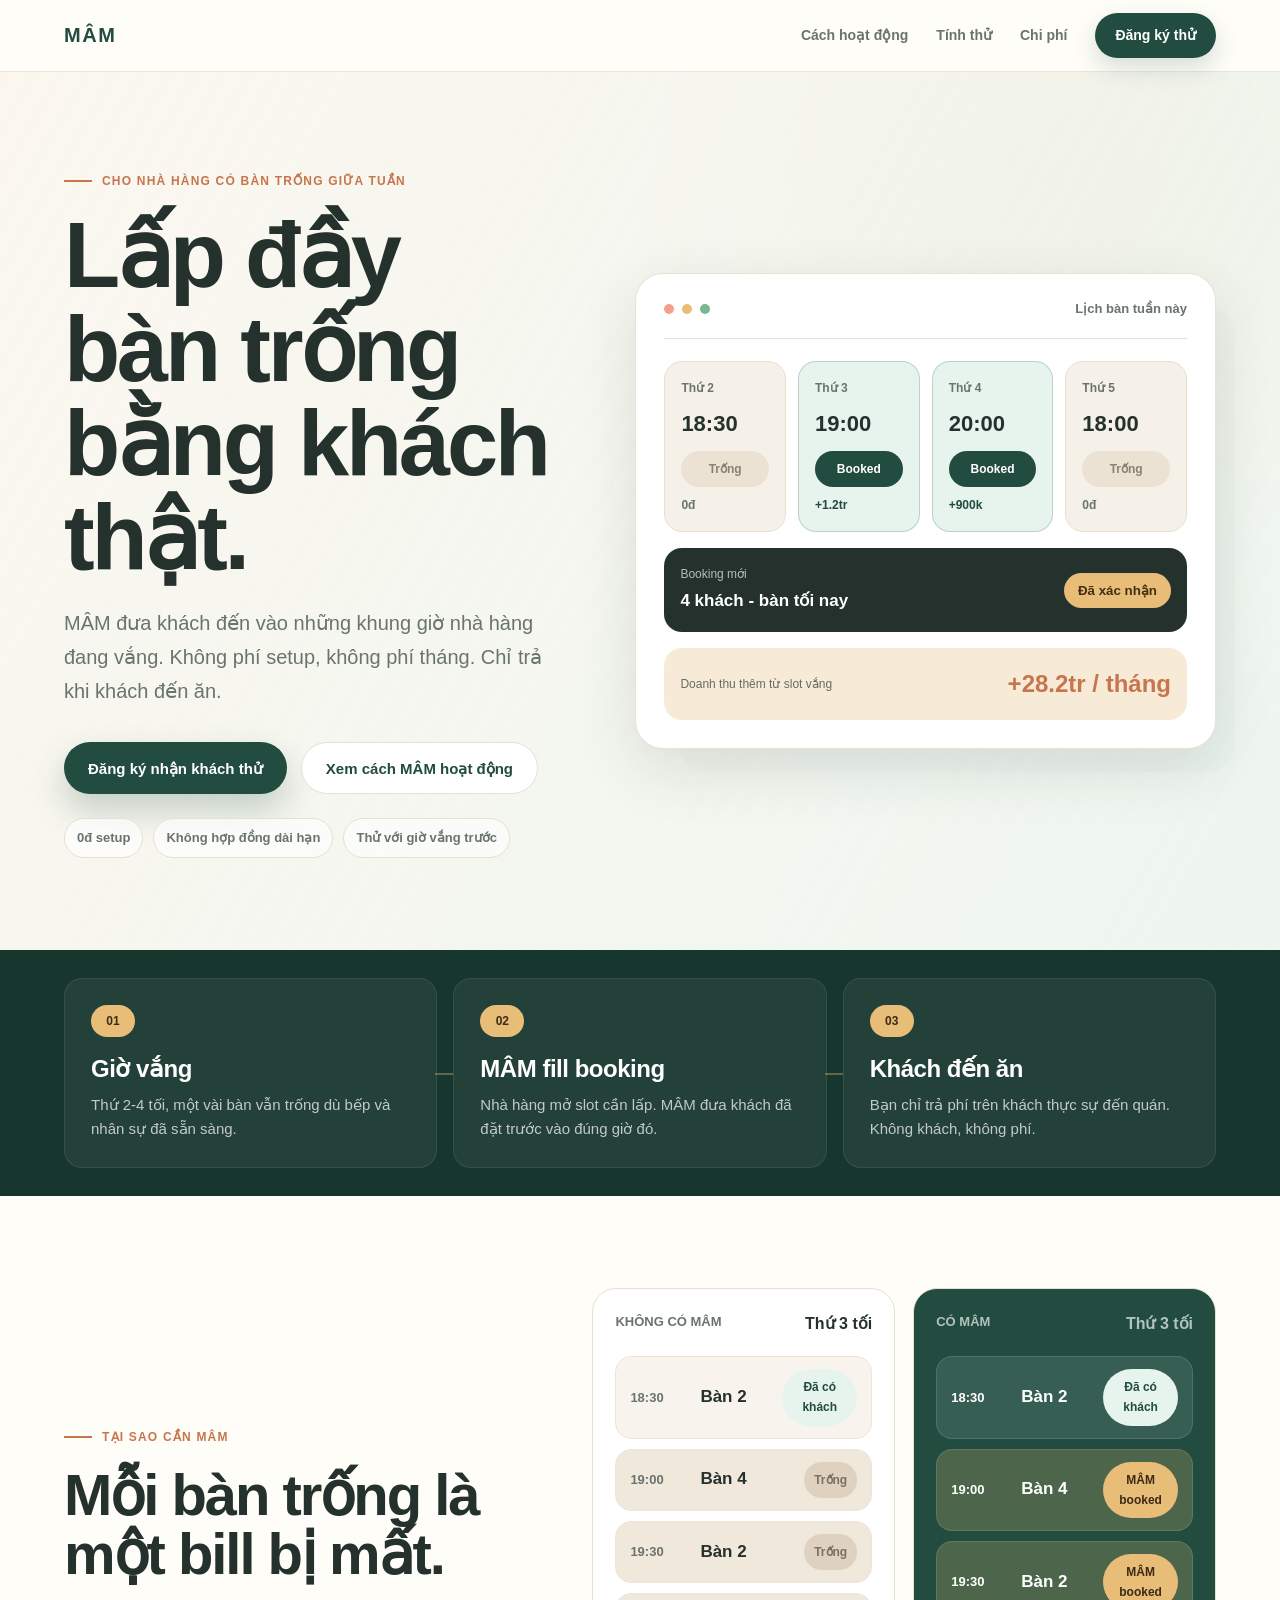
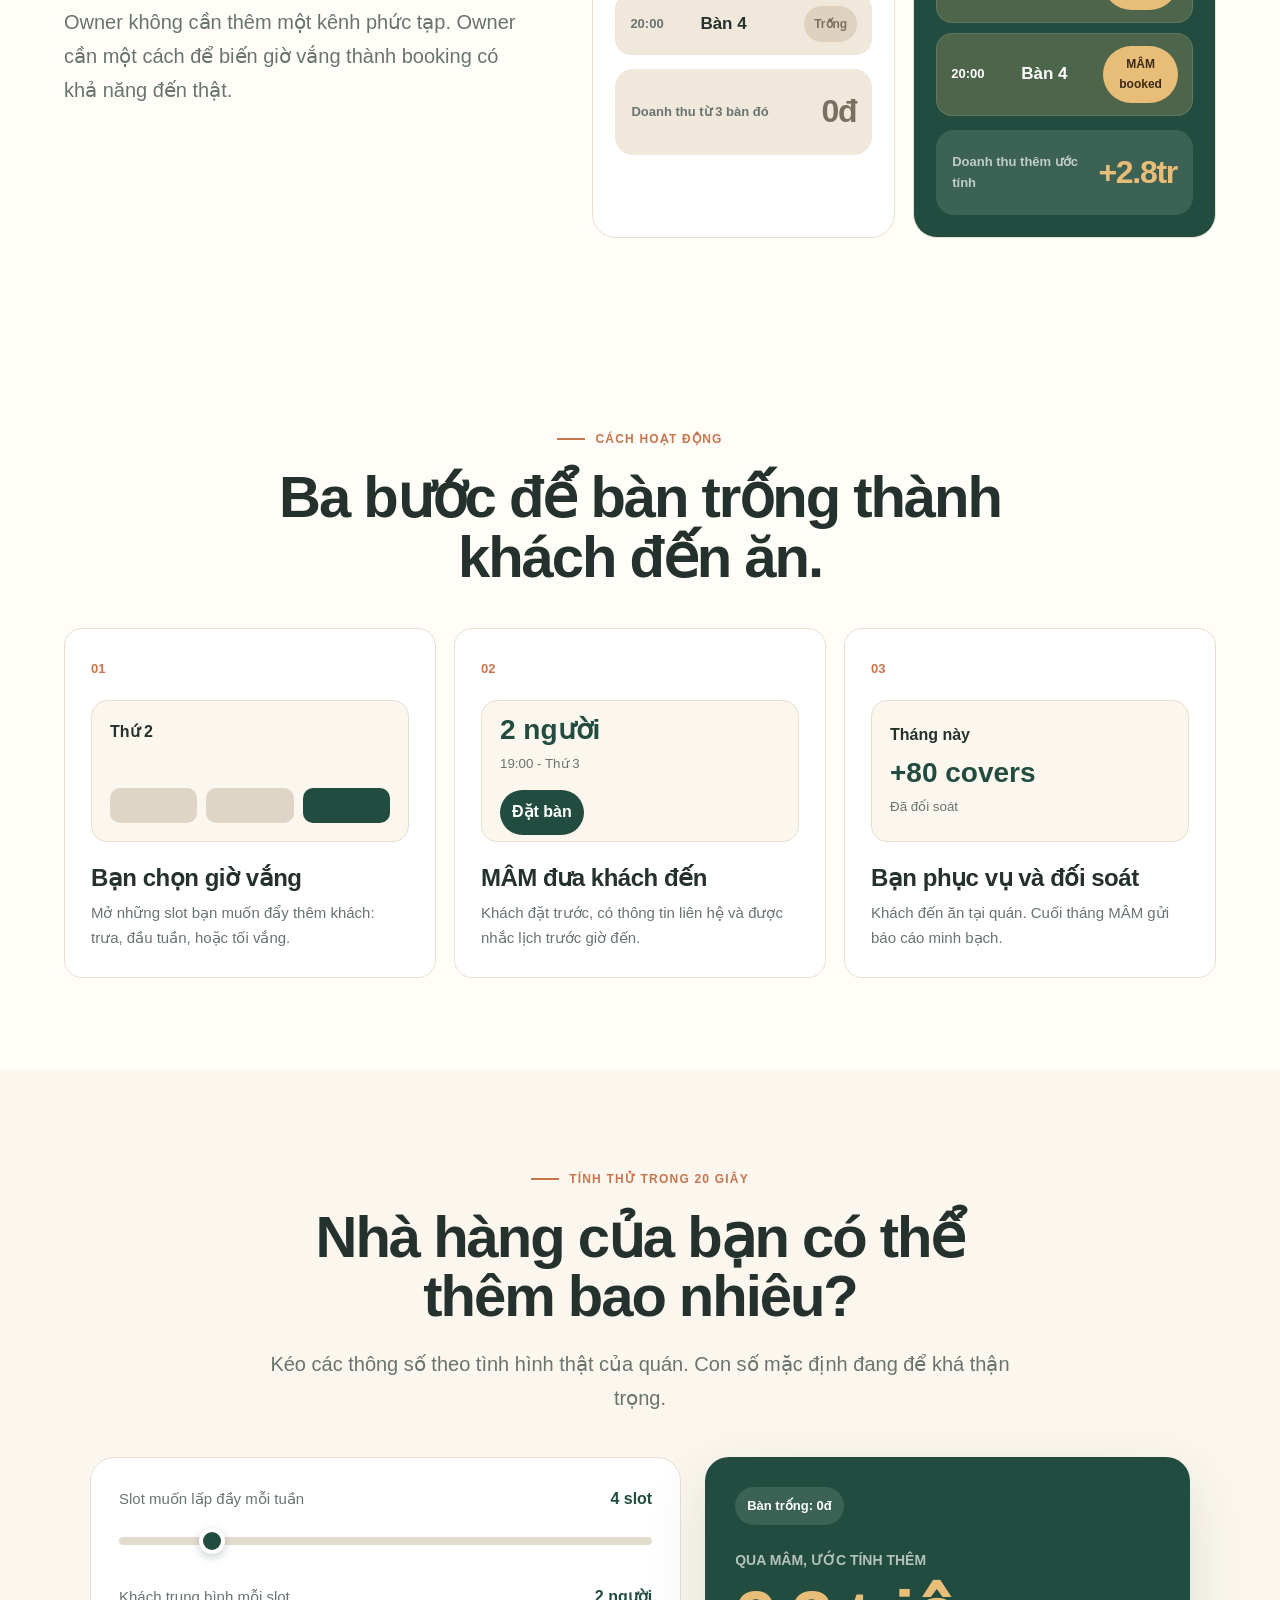
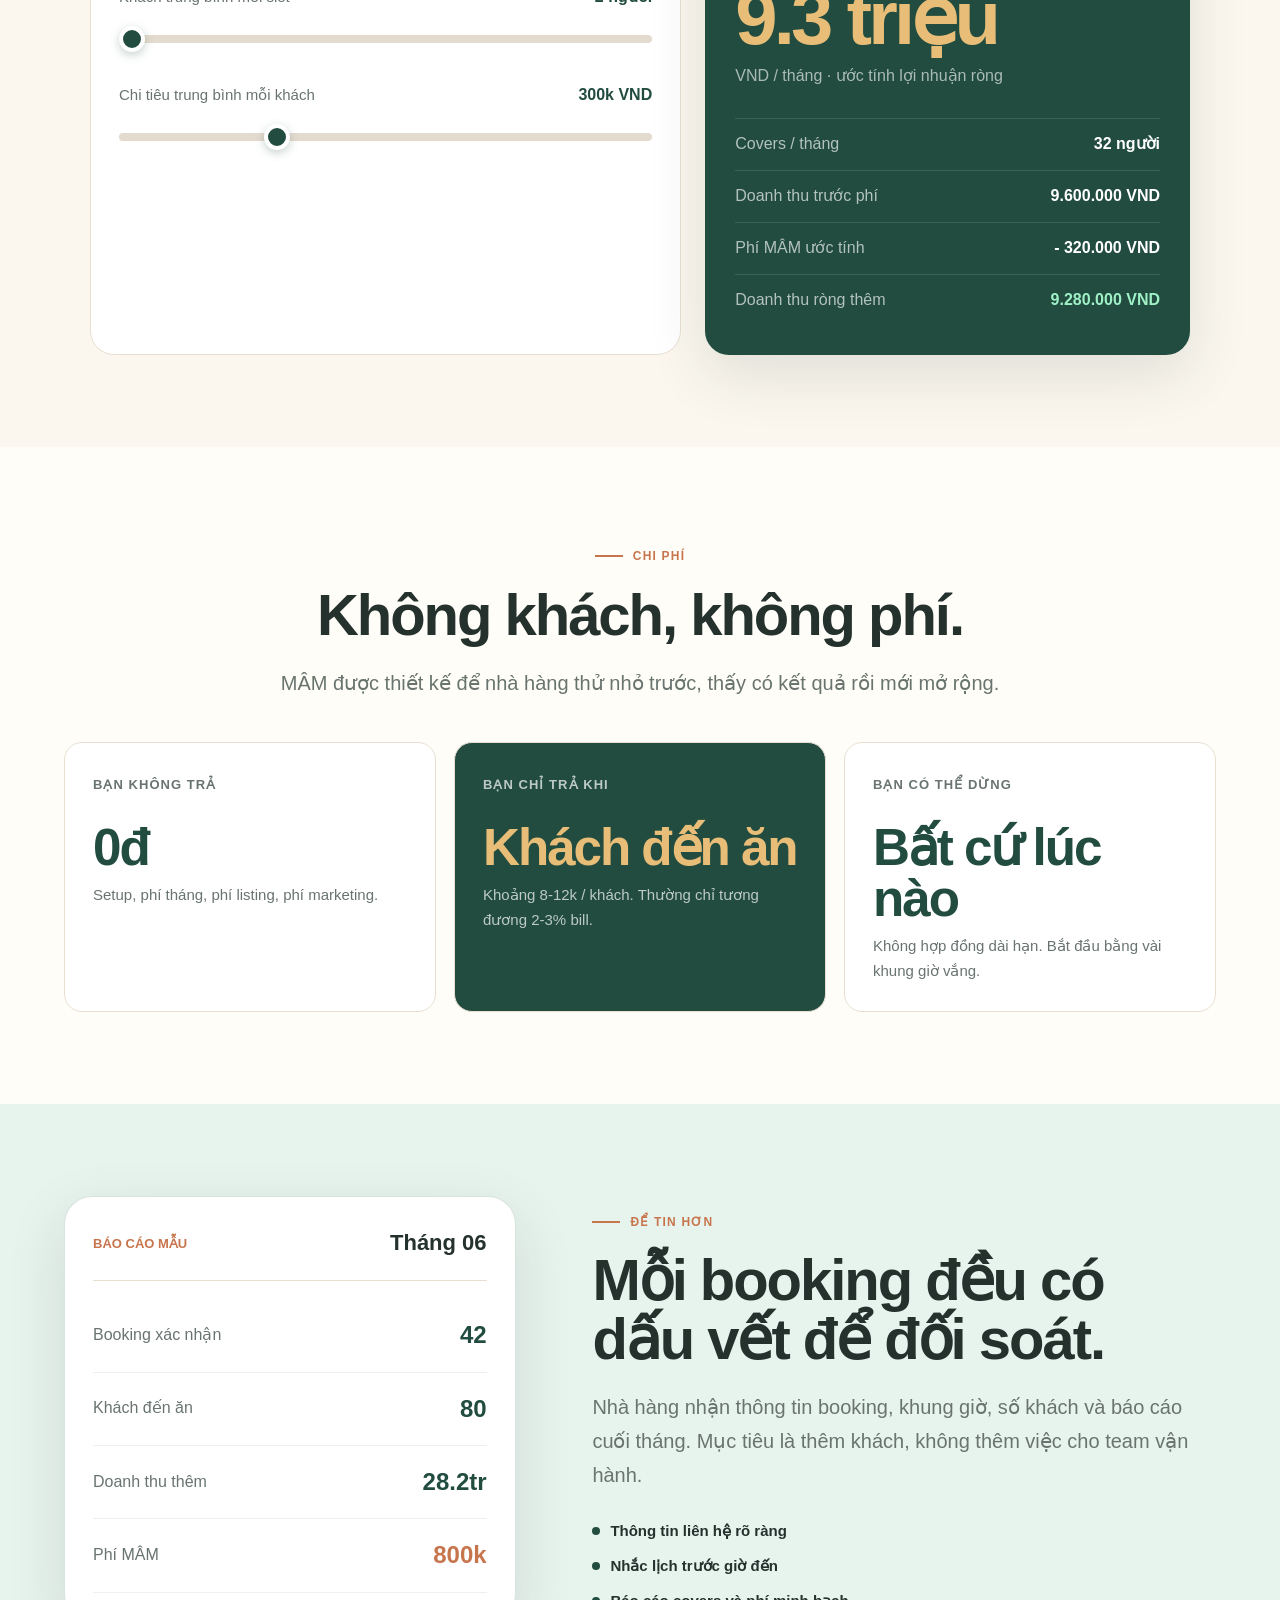
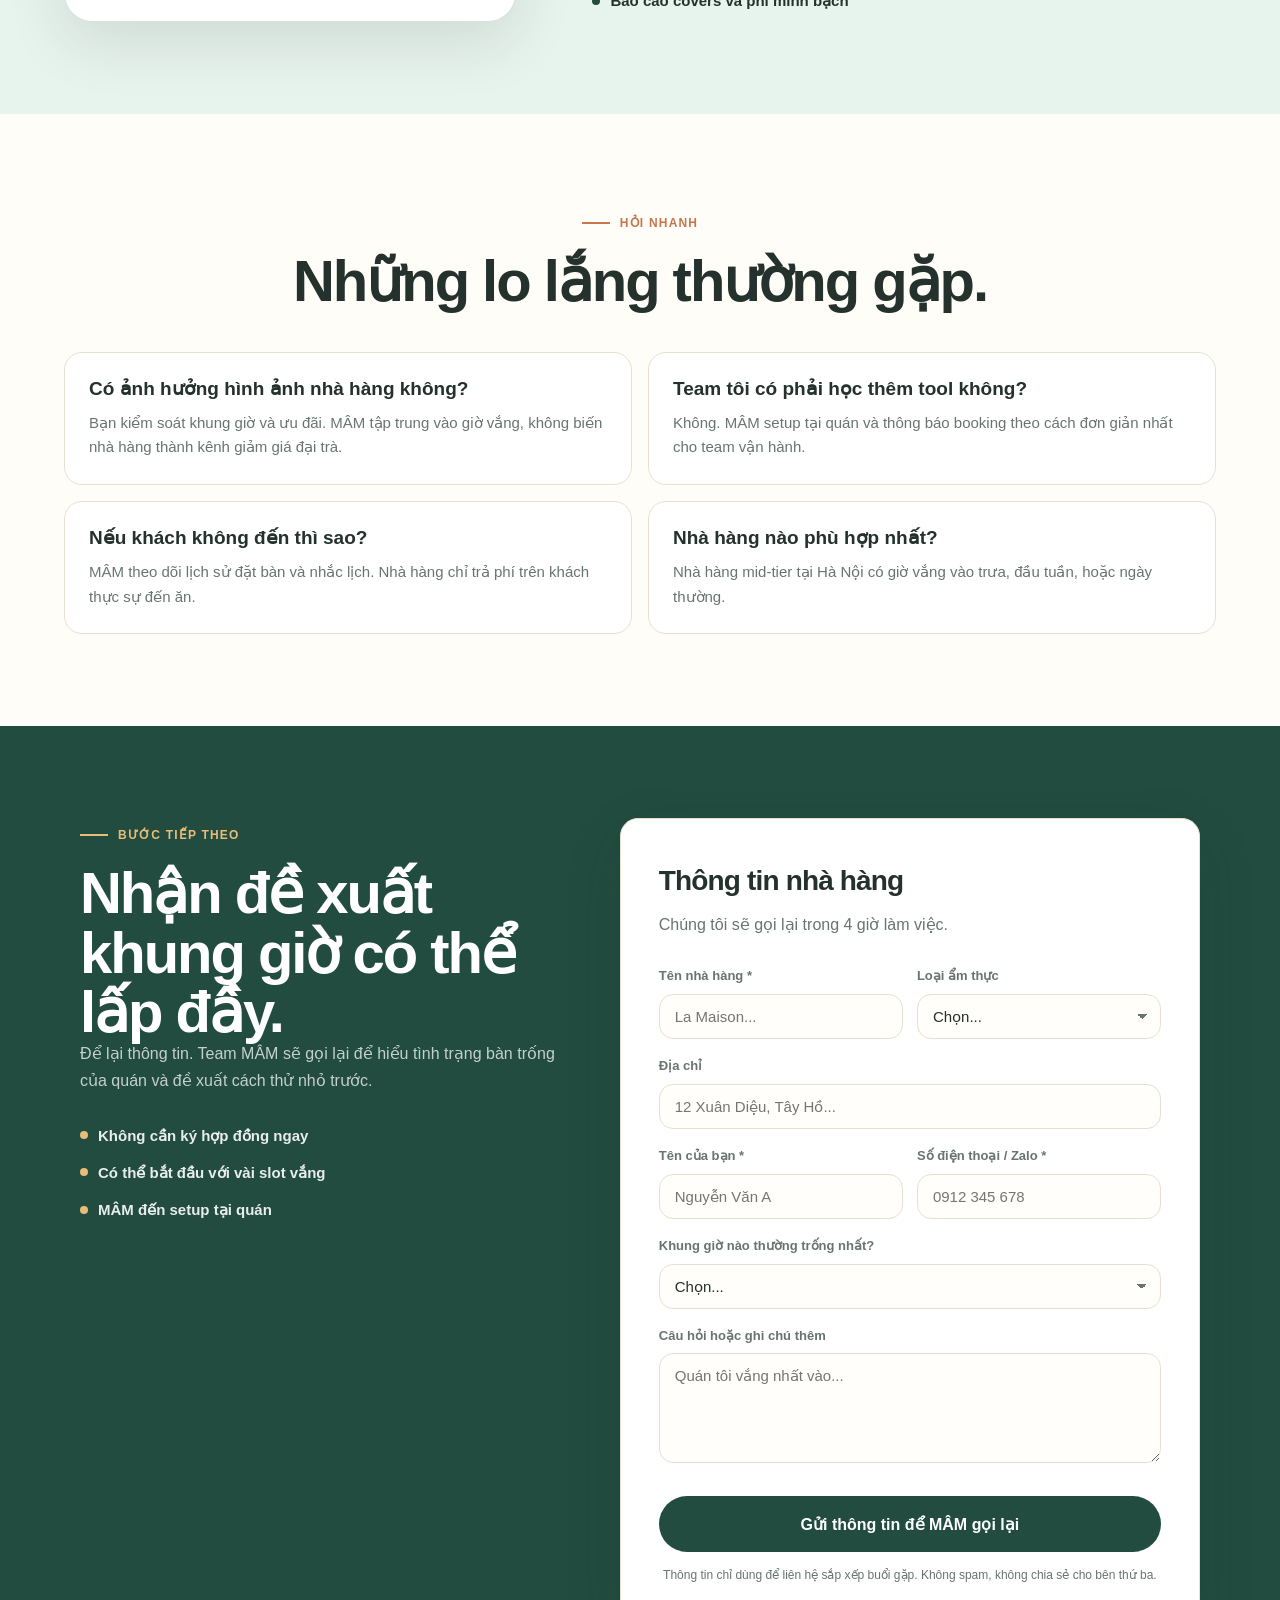
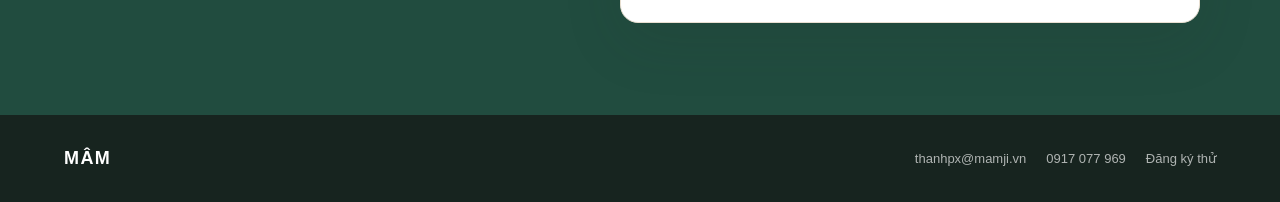
==== commit 88f0bd65: "Polish partner landing page visuals and contact info" ====
--- a/index.html
+++ b/index.html
@@ -88,17 +88,20 @@
         </section>
 
         <section class="signal-strip fade-up">
-            <div>
-                <strong>Vấn đề</strong>
-                <span>Bàn trống giữa tuần không tự đầy lại.</span>
-            </div>
-            <div>
-                <strong>Giải pháp</strong>
-                <span>MÂM mang khách đã đặt trước đến đúng khung giờ.</span>
-            </div>
-            <div>
-                <strong>Chi phí</strong>
-                <span>Không khách, không phí.</span>
+            <div class="signal-card">
+                <span class="signal-step">01</span>
+                <strong>Giờ vắng</strong>
+                <p>Thứ 2-4 tối, một vài bàn vẫn trống dù bếp và nhân sự đã sẵn sàng.</p>
+            </div>
+            <div class="signal-card">
+                <span class="signal-step">02</span>
+                <strong>MÂM fill booking</strong>
+                <p>Nhà hàng mở slot cần lấp. MÂM đưa khách đã đặt trước vào đúng giờ đó.</p>
+            </div>
+            <div class="signal-card">
+                <span class="signal-step">03</span>
+                <strong>Khách đến ăn</strong>
+                <p>Bạn chỉ trả phí trên khách thực sự đến quán. Không khách, không phí.</p>
             </div>
         </section>
 
@@ -109,19 +112,37 @@
                 <p>Owner không cần thêm một kênh phức tạp. Owner cần một cách để biến giờ vắng thành booking có khả năng đến thật.</p>
             </div>
             <div class="before-after">
-                <div class="capacity-column">
-                    <span>Không có MÂM</span>
-                    <div class="table-map">
-                        <i></i><i></i><i class="empty"></i><i></i><i class="empty"></i><i class="empty"></i>
-                    </div>
-                    <strong>3 bàn trống = 0đ</strong>
-                </div>
-                <div class="capacity-column filled">
-                    <span>Có MÂM</span>
-                    <div class="table-map">
-                        <i></i><i></i><i class="booked"></i><i></i><i class="booked"></i><i class="booked"></i>
-                    </div>
-                    <strong>3 booking mới = +2.8tr</strong>
+                <div class="capacity-panel">
+                    <div class="panel-head">
+                        <span>Không có MÂM</span>
+                        <strong>Thứ 3 tối</strong>
+                    </div>
+                    <div class="shift-list">
+                        <div class="shift-row filled"><span>18:30</span><strong>Bàn 2</strong><em>Đã có khách</em></div>
+                        <div class="shift-row empty"><span>19:00</span><strong>Bàn 4</strong><em>Trống</em></div>
+                        <div class="shift-row empty"><span>19:30</span><strong>Bàn 2</strong><em>Trống</em></div>
+                        <div class="shift-row empty"><span>20:00</span><strong>Bàn 4</strong><em>Trống</em></div>
+                    </div>
+                    <div class="panel-total muted-total">
+                        <span>Doanh thu từ 3 bàn đó</span>
+                        <strong>0đ</strong>
+                    </div>
+                </div>
+                <div class="capacity-panel mam-panel">
+                    <div class="panel-head">
+                        <span>Có MÂM</span>
+                        <strong>Thứ 3 tối</strong>
+                    </div>
+                    <div class="shift-list">
+                        <div class="shift-row filled"><span>18:30</span><strong>Bàn 2</strong><em>Đã có khách</em></div>
+                        <div class="shift-row booked"><span>19:00</span><strong>Bàn 4</strong><em>MÂM booked</em></div>
+                        <div class="shift-row booked"><span>19:30</span><strong>Bàn 2</strong><em>MÂM booked</em></div>
+                        <div class="shift-row booked"><span>20:00</span><strong>Bàn 4</strong><em>MÂM booked</em></div>
+                    </div>
+                    <div class="panel-total">
+                        <span>Doanh thu thêm ước tính</span>
+                        <strong>+2.8tr</strong>
+                    </div>
                 </div>
             </div>
         </section>
@@ -387,8 +408,8 @@
     <footer>
         <span class="footer-logo">MÂM</span>
         <div class="footer-links">
-            <a href="mailto:mamj.partner@gmail.com" data-track="email_click">mamj.partner@gmail.com</a>
-            <a href="tel:0966722946" data-track="phone_click">0966 722 946</a>
+            <a href="mailto:thanhpx@mamji.vn" data-track="email_click">thanhpx@mamji.vn</a>
+            <a href="tel:0917077969" data-track="phone_click">0917 077 969</a>
             <a href="#register">Đăng ký thử</a>
         </div>
     </footer>
--- a/style.css
+++ b/style.css
@@ -21,7 +21,7 @@
     --white: #ffffff;
     --shadow: 0 20px 60px rgba(36, 49, 45, 0.12);
     --radius: 18px;
-    --font-sans: -apple-system, BlinkMacSystemFont, "Segoe UI", "Helvetica Neue", Arial, sans-serif;
+    --font-sans: -apple-system, BlinkMacSystemFont, "SF Pro Text", "SF Pro Display", "Segoe UI", "Helvetica Neue", Arial, sans-serif;
 }
 
 html {
@@ -33,8 +33,9 @@
     background: var(--linen);
     color: var(--ink);
     font-size: 16px;
-    line-height: 1.55;
+    line-height: 1.68;
     -webkit-font-smoothing: antialiased;
+    text-rendering: optimizeLegibility;
 }
 
 a {
@@ -377,34 +378,64 @@
 }
 
 .signal-strip {
-    background: var(--leaf);
-    display: grid;
-    gap: 1px;
+    background: #17362d;
+    display: grid;
+    gap: 16px;
     grid-template-columns: repeat(3, 1fr);
-    padding-top: 0;
-    padding-bottom: 0;
-}
-
-.signal-strip div {
-    background: rgba(255, 255, 255, 0.05);
-    min-height: 148px;
-    padding: 36px;
+    padding-top: 28px;
+    padding-bottom: 28px;
+}
+
+.signal-card {
+    background: rgba(255, 255, 255, 0.06);
+    border: 1px solid rgba(255, 255, 255, 0.08);
+    border-radius: 18px;
+    min-height: 176px;
+    padding: 26px;
+    position: relative;
+}
+
+.signal-card::after {
+    background: rgba(232, 189, 120, 0.36);
+    content: "";
+    height: 2px;
+    position: absolute;
+    right: -17px;
+    top: 50%;
+    width: 18px;
+}
+
+.signal-card:last-child::after {
+    display: none;
+}
+
+.signal-step {
+    align-items: center;
+    background: var(--honey);
+    border-radius: 999px;
+    color: #3d2a16;
+    display: inline-flex;
+    font-size: 12px;
+    font-weight: 850;
+    height: 32px;
+    justify-content: center;
+    margin-bottom: 18px;
+    width: 44px;
 }
 
 .signal-strip strong {
-    color: var(--honey);
+    color: var(--white);
     display: block;
-    font-size: 13px;
-    letter-spacing: 0.08em;
+    font-size: 24px;
+    letter-spacing: -0.02em;
+    line-height: 1.15;
     margin-bottom: 10px;
-    text-transform: uppercase;
-}
-
-.signal-strip span {
-    color: rgba(255, 255, 255, 0.86);
-    font-size: 20px;
-    font-weight: 720;
-    line-height: 1.3;
+}
+
+.signal-strip p {
+    color: rgba(255, 255, 255, 0.72);
+    font-size: 15px;
+    line-height: 1.62;
 }
 
 .problem-section,
@@ -437,78 +468,155 @@
     grid-template-columns: repeat(2, 1fr);
 }
 
-.capacity-column {
+.capacity-panel {
     background: var(--white);
     border: 1px solid var(--line);
     border-radius: 24px;
-    padding: 24px;
-}
-
-.capacity-column span {
+    padding: 22px;
+}
+
+.panel-head {
+    align-items: flex-start;
+    display: flex;
+    justify-content: space-between;
+    gap: 18px;
+    margin-bottom: 18px;
+}
+
+.panel-head span {
     color: var(--muted);
     display: block;
     font-size: 13px;
     font-weight: 800;
-    margin-bottom: 18px;
     text-transform: uppercase;
 }
 
-.capacity-column strong {
-    display: block;
-    font-size: 24px;
-    line-height: 1.2;
-    margin-top: 18px;
-}
-
-.capacity-column.filled {
+.panel-head strong {
+    color: var(--ink);
+    font-size: 16px;
+    white-space: nowrap;
+}
+
+.mam-panel {
     background: var(--leaf);
     color: var(--white);
 }
 
-.capacity-column.filled span {
+.mam-panel .panel-head span,
+.mam-panel .panel-head strong {
     color: rgba(255, 255, 255, 0.66);
 }
 
-.table-map {
+.shift-list {
+    display: grid;
+    gap: 10px;
+}
+
+.shift-row {
+    align-items: center;
+    background: #f8f4ed;
+    border: 1px solid #eee5d8;
+    border-radius: 16px;
     display: grid;
     gap: 12px;
-    grid-template-columns: repeat(2, 1fr);
-}
-
-.table-map i {
-    aspect-ratio: 1;
+    grid-template-columns: 58px minmax(70px, 1fr) auto;
+    min-height: 62px;
+    padding: 12px 14px;
+}
+
+.shift-row span {
+    color: var(--muted);
+    font-size: 13px;
+    font-weight: 800;
+}
+
+.shift-row strong {
+    color: var(--ink);
+    font-size: 17px;
+}
+
+.shift-row em {
+    border-radius: 999px;
+    font-size: 12px;
+    font-style: normal;
+    font-weight: 850;
+    padding: 8px 10px;
+    text-align: center;
+}
+
+.shift-row.filled em {
     background: var(--mint);
-    border-radius: 999px;
-    display: block;
-    position: relative;
-}
-
-.table-map i::after {
-    background: var(--leaf);
-    border-radius: 999px;
-    content: "";
-    height: 32%;
-    left: 34%;
-    opacity: 0.8;
-    position: absolute;
-    top: 34%;
-    width: 32%;
-}
-
-.table-map .empty {
-    background: #efe7db;
-}
-
-.table-map .empty::after {
-    background: #cfc3b1;
-}
-
-.table-map .booked {
+    color: var(--leaf);
+}
+
+.shift-row.empty {
+    background: #f1e8dc;
+}
+
+.shift-row.empty em {
+    background: #ded1bf;
+    color: #7a6f61;
+}
+
+.mam-panel .shift-row {
+    background: rgba(255, 255, 255, 0.1);
+    border-color: rgba(255, 255, 255, 0.12);
+}
+
+.mam-panel .shift-row span,
+.mam-panel .shift-row strong {
+    color: var(--white);
+}
+
+.shift-row.booked {
+    background: rgba(232, 189, 120, 0.22);
+}
+
+.shift-row.booked em {
     background: var(--honey);
-}
-
-.table-map .booked::after {
-    background: var(--white);
+    color: #3d2a16;
+}
+
+.panel-total {
+    align-items: center;
+    background: #f7ead6;
+    border-radius: 18px;
+    display: flex;
+    justify-content: space-between;
+    margin-top: 14px;
+    padding: 16px;
+}
+
+.panel-total span {
+    color: var(--muted);
+    font-size: 13px;
+    font-weight: 750;
+}
+
+.panel-total strong {
+    color: var(--terracotta);
+    font-size: 32px;
+    letter-spacing: -0.04em;
+}
+
+.muted-total {
+    background: #f1e8dc;
+}
+
+.muted-total strong {
+    color: #7a6f61;
+}
+
+.mam-panel .panel-total {
+    background: rgba(255, 255, 255, 0.12);
+}
+
+.mam-panel .panel-total span {
+    color: rgba(255, 255, 255, 0.68);
+}
+
+.mam-panel .panel-total strong {
+    color: var(--honey);
 }
 
 .flow-grid {
@@ -1124,8 +1232,12 @@
         grid-template-columns: 1fr;
     }
 
-    .signal-strip div {
+    .signal-card {
         min-height: 0;
+    }
+
+    .signal-card::after {
+        display: none;
     }
 }
 
@@ -1163,9 +1275,19 @@
     .booking-card,
     .revenue-bar,
     .slider-label,
-    .roi-line {
+    .roi-line,
+    .panel-total {
         align-items: flex-start;
         flex-direction: column;
+    }
+
+    .shift-row {
+        grid-template-columns: 52px 1fr;
+    }
+
+    .shift-row em {
+        grid-column: 1 / -1;
+        width: 100%;
     }
 
     .day {
